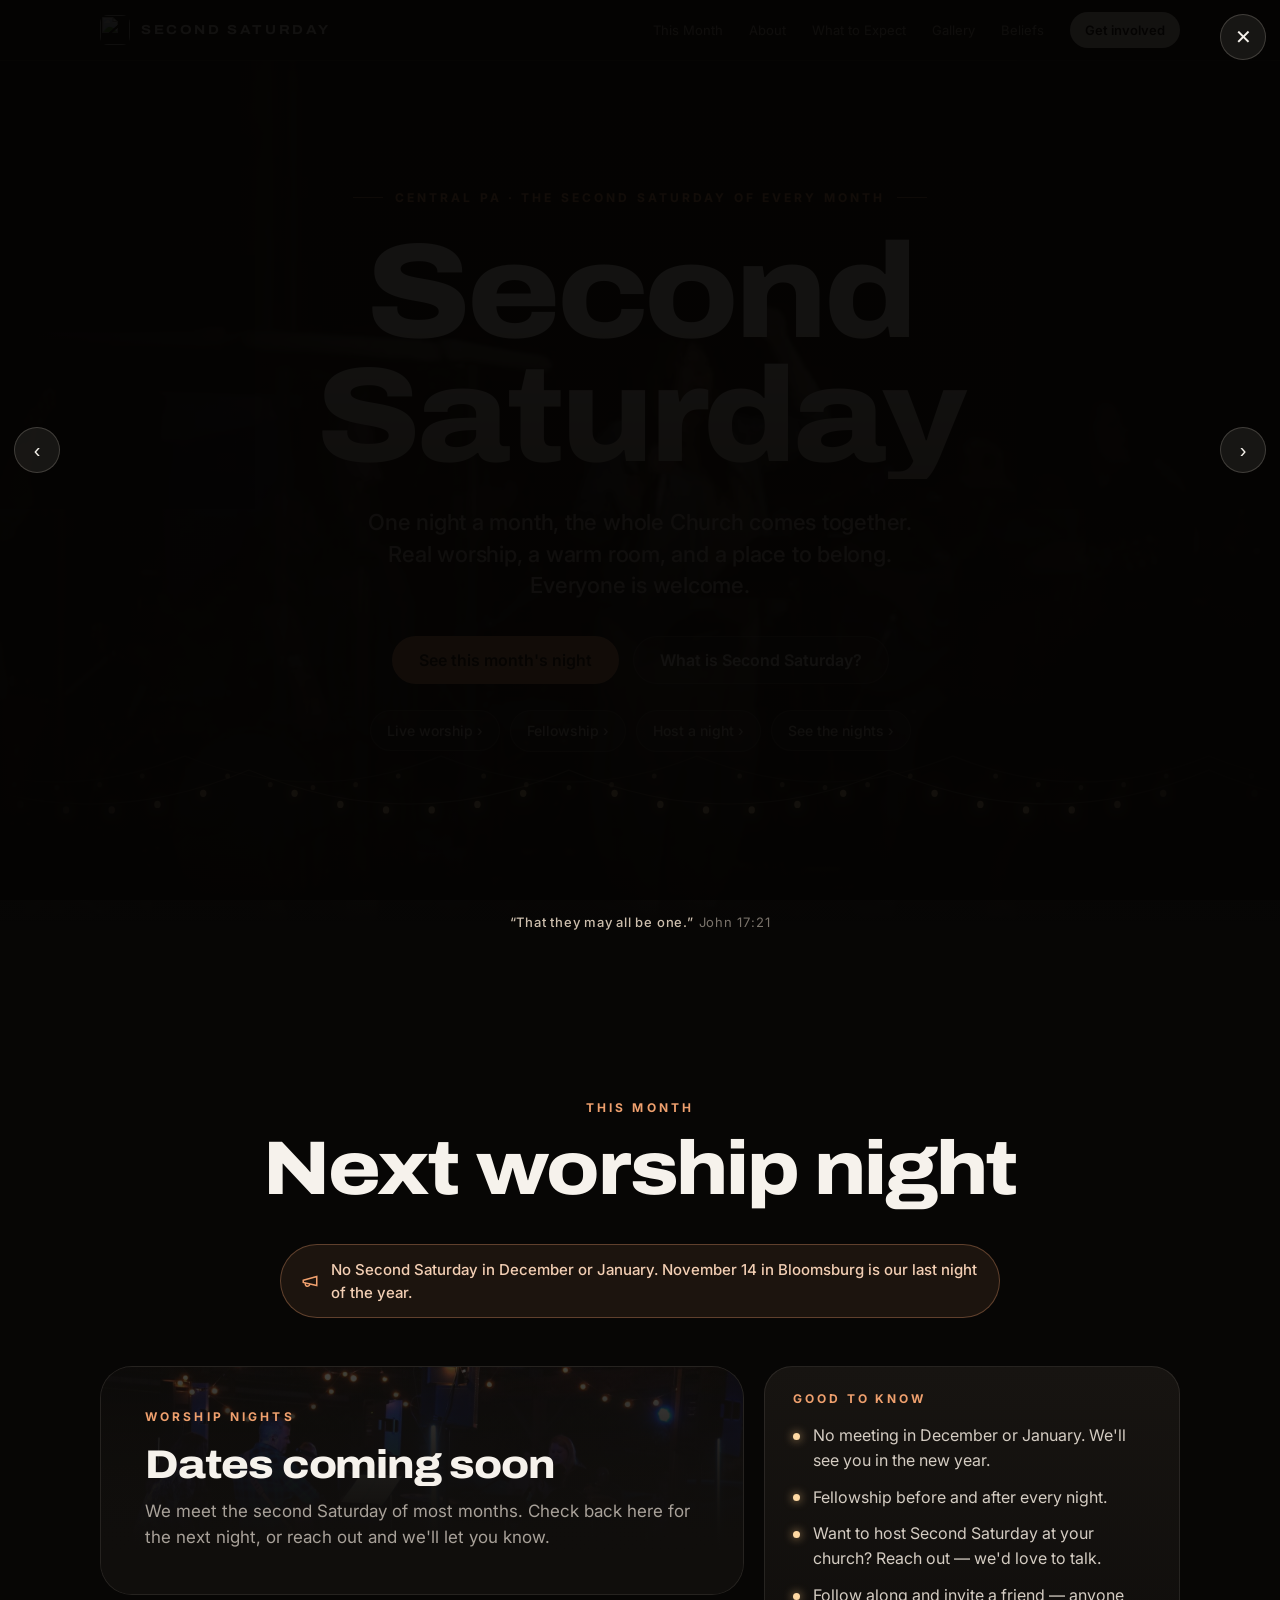
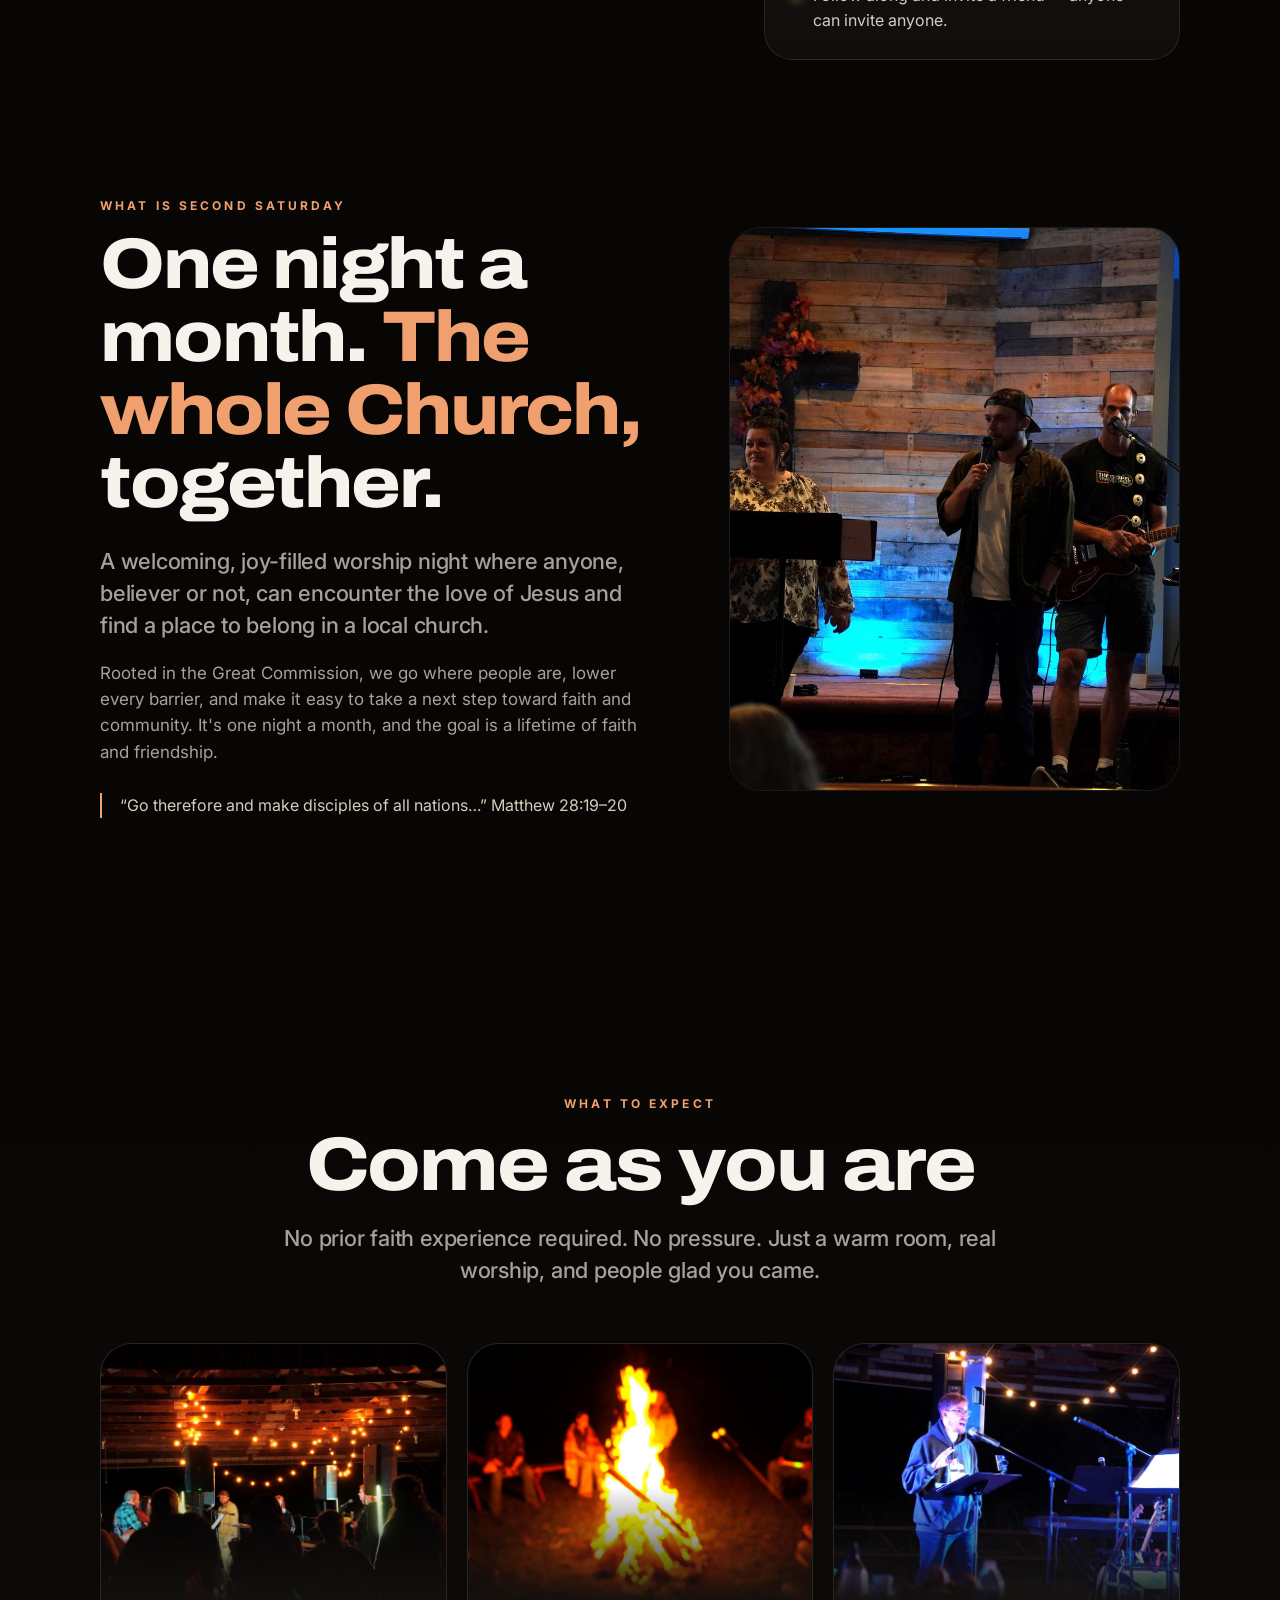
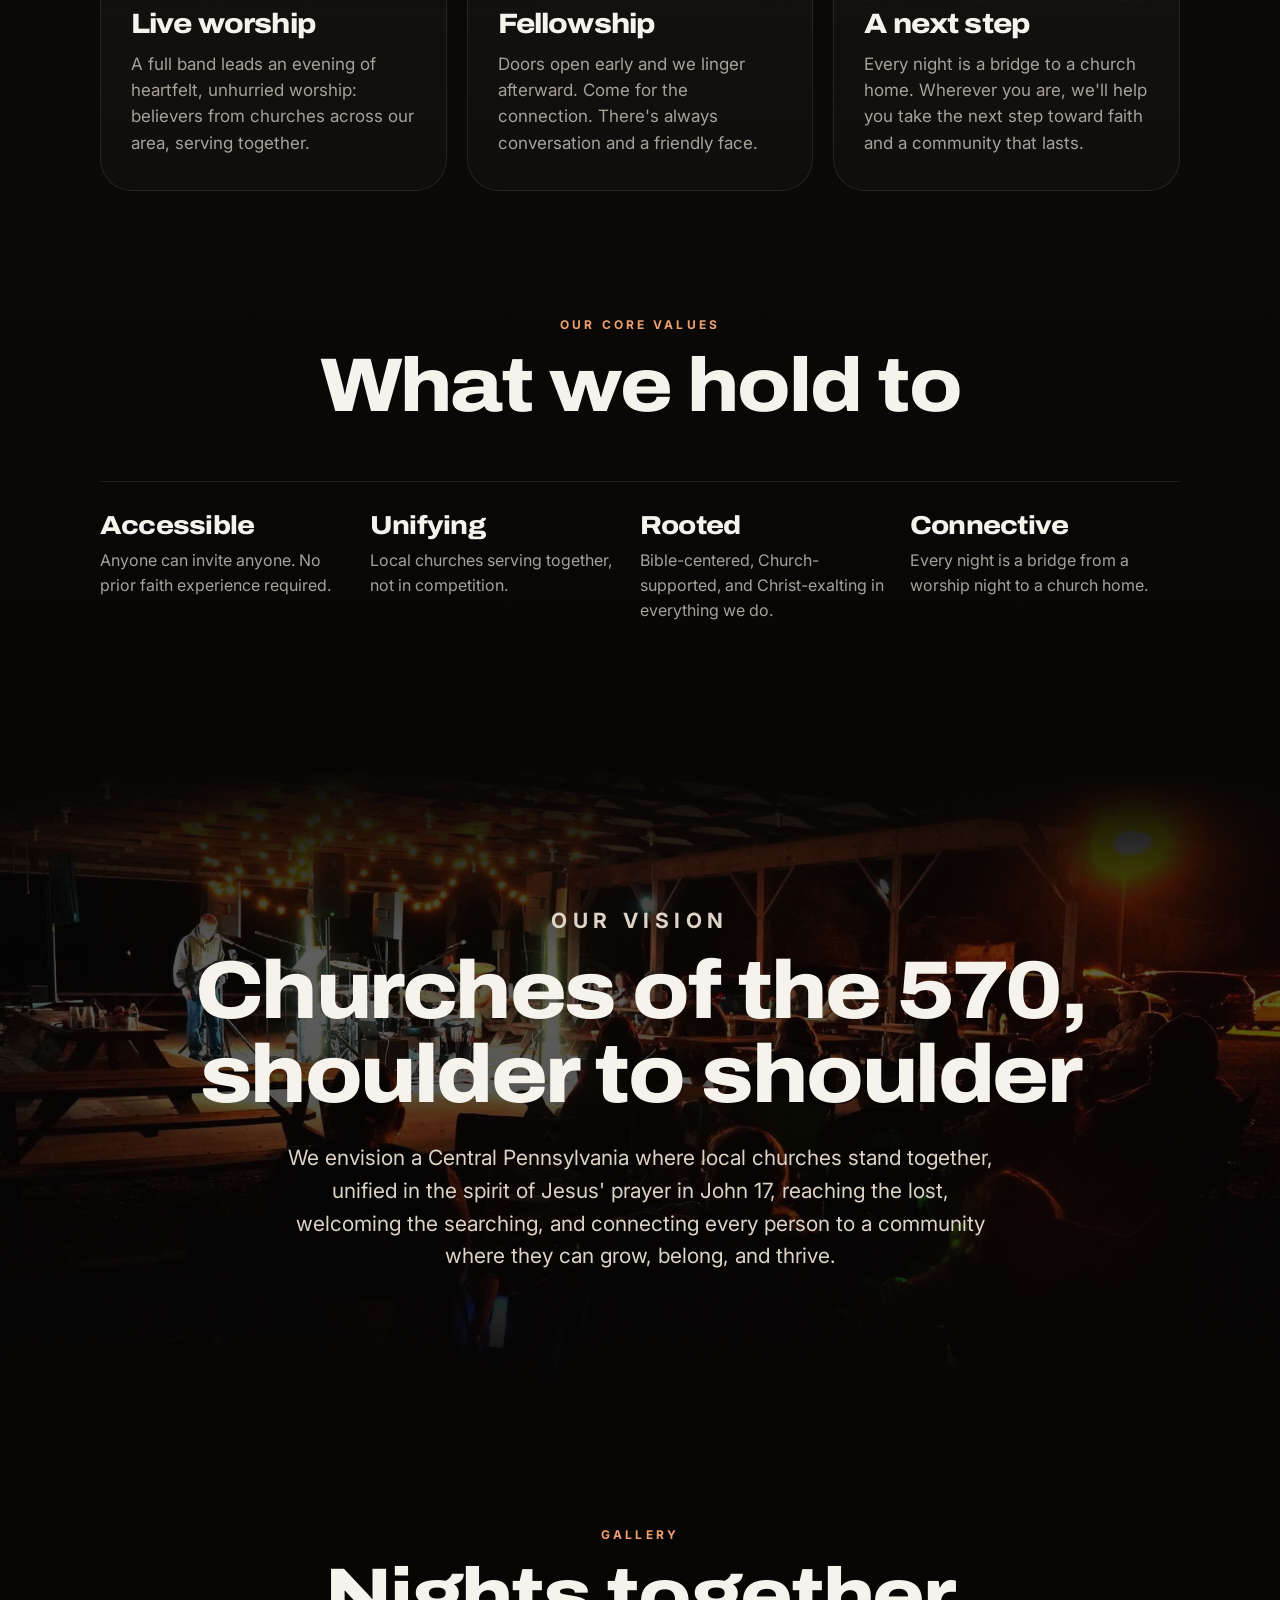
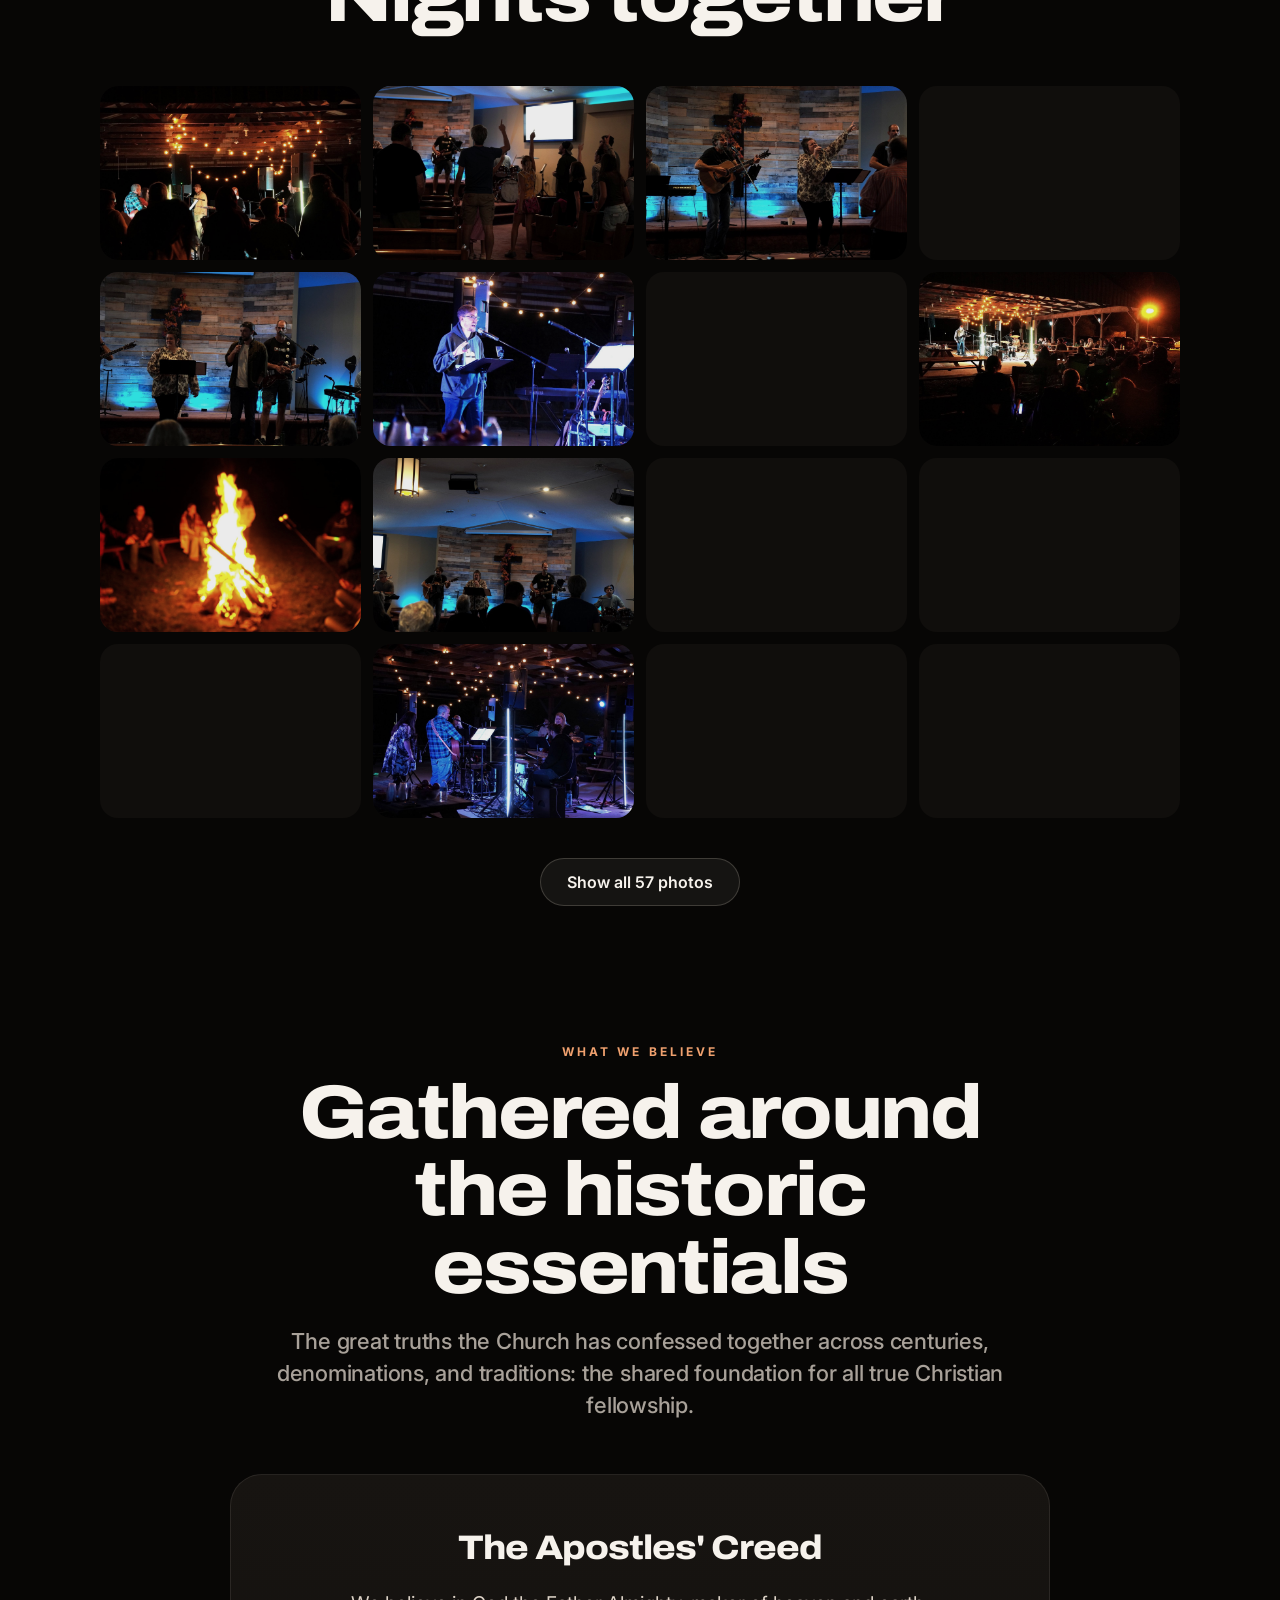
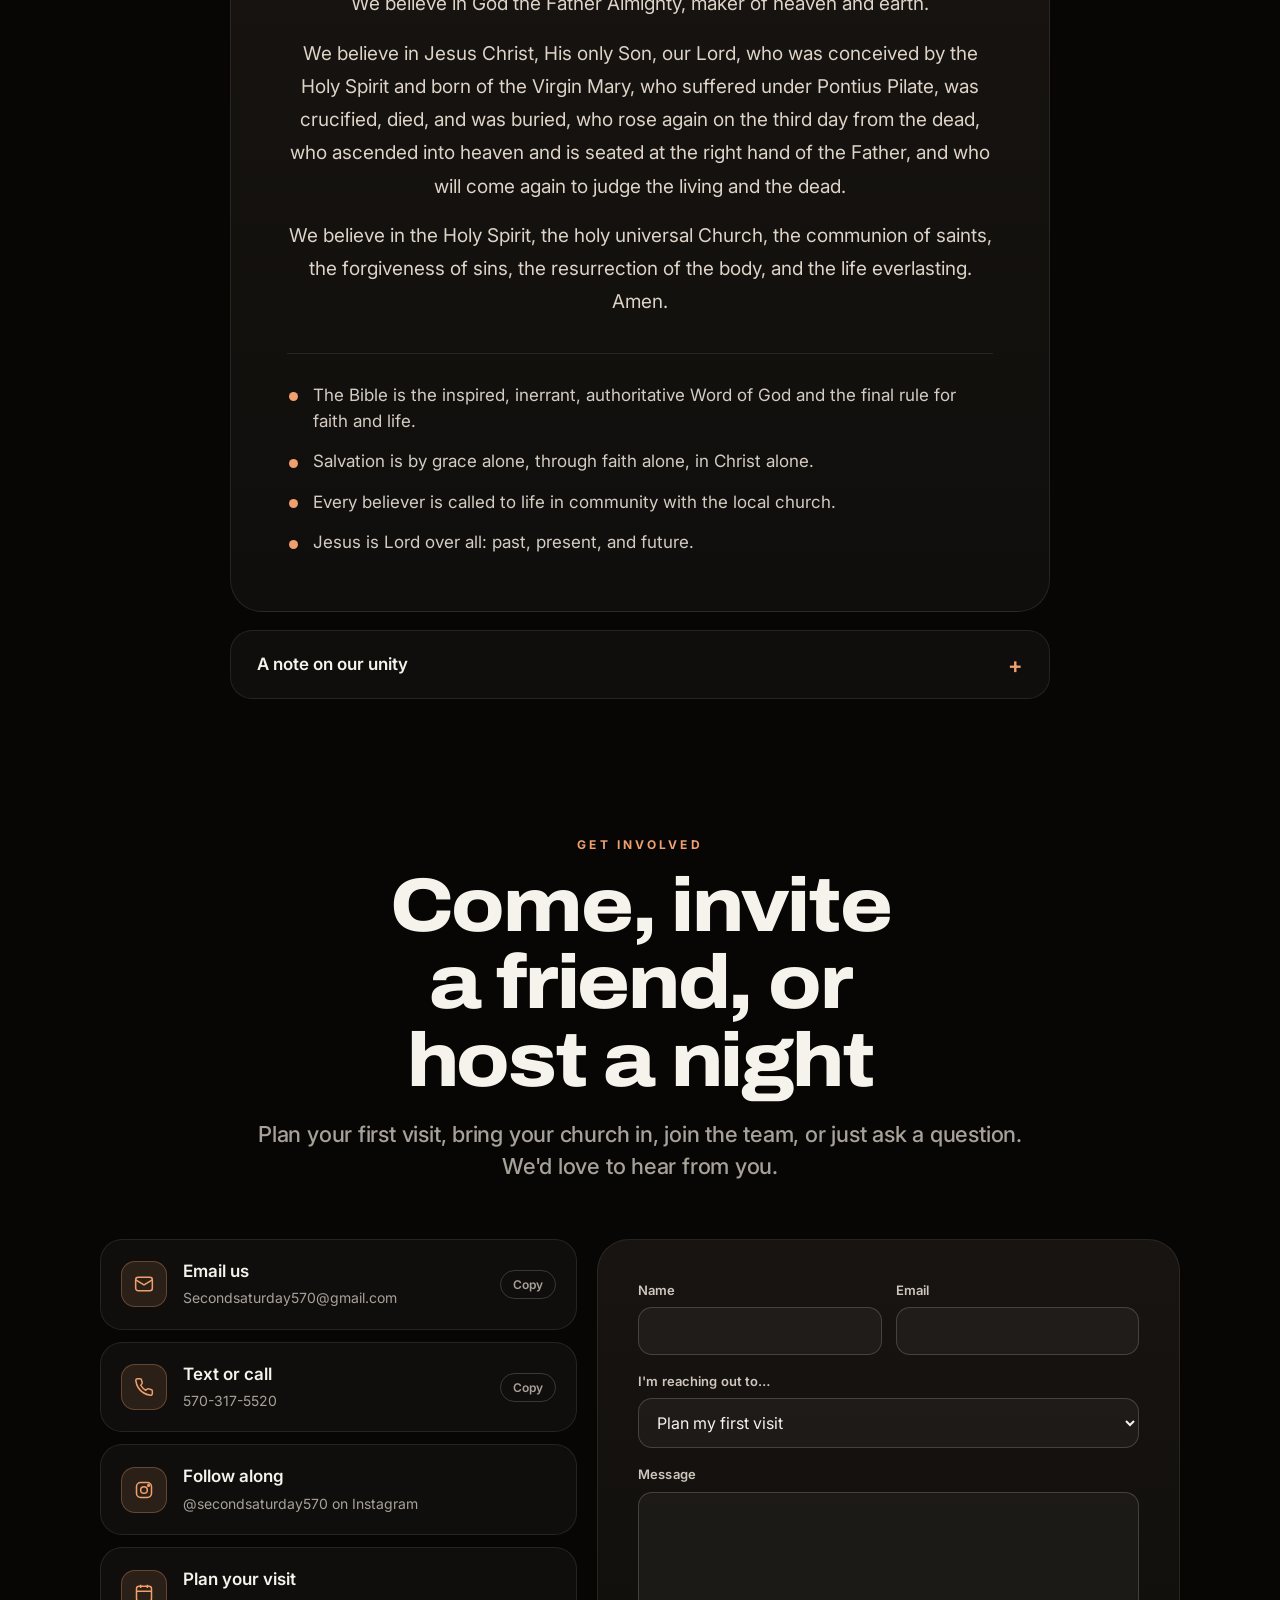
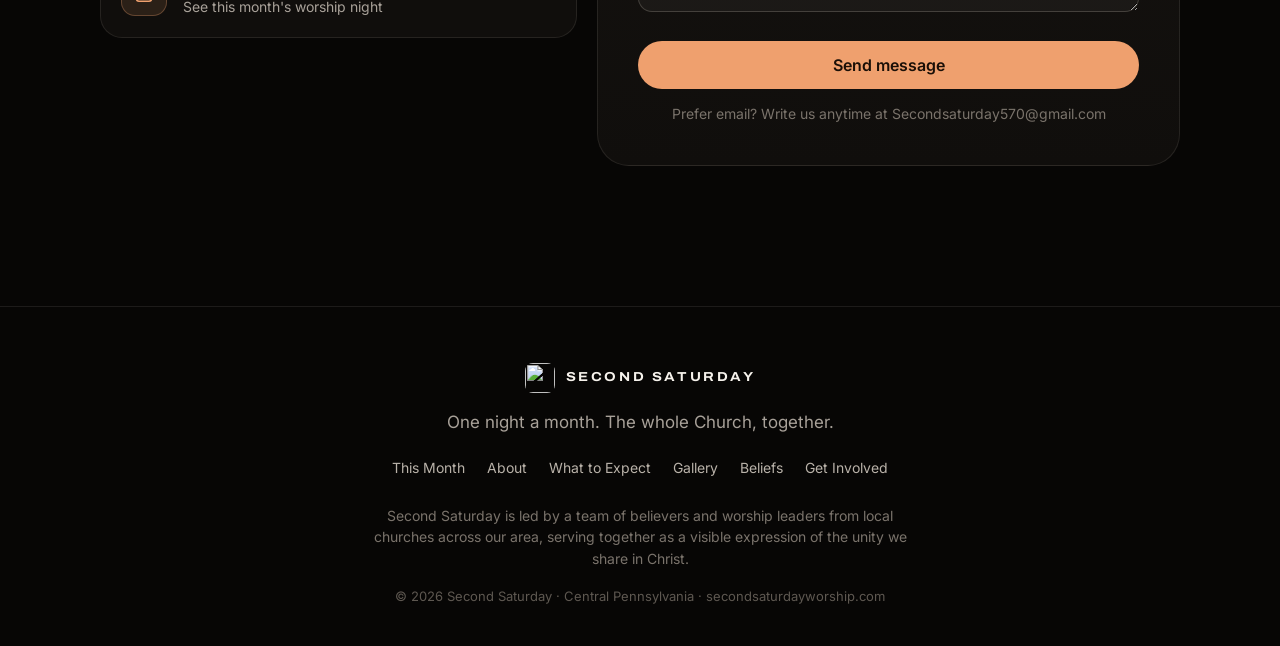
==== index.html @ d1dbbd35 "Redesign: dark cinematic layout with hero video, string-lights motif, lightbox gallery Same content " ====
<!doctype html>
<html lang="en">
<head>
<meta charset="utf-8">
<meta name="viewport" content="width=device-width, initial-scale=1, viewport-fit=cover">
<title>Second Saturday | Monthly Worship Night in Central PA</title>
<meta name="description" content="Second Saturday is a monthly worship night uniting local churches across Central Pennsylvania. One night a month, the whole Church together. Everyone is welcome.">
<meta name="theme-color" content="#070605">
<link rel="canonical" href="https://secondsaturdayworship.com/">
<link rel="icon" type="image/svg+xml" href="/favicon.svg">
<link rel="apple-touch-icon" href="/apple-touch-icon.png">
<meta property="og:type" content="website">
<meta property="og:site_name" content="Second Saturday">
<meta property="og:title" content="Second Saturday | Monthly Worship Night in Central PA">
<meta property="og:description" content="One night a month, the whole Church together. A worship night uniting churches across Central PA.">
<meta property="og:url" content="https://secondsaturdayworship.com/">
<meta property="og:image" content="https://secondsaturdayworship.com/img/og.jpg">
<meta name="twitter:card" content="summary_large_image">
<link rel="preconnect" href="https://fonts.googleapis.com">
<link rel="preconnect" href="https://fonts.gstatic.com" crossorigin>
<link href="https://fonts.googleapis.com/css2?family=Archivo:wdth,wght@62..125,500..900&family=Inter:wght@400;500;600;700&display=swap" rel="stylesheet">
<style>
/* Layout: one dark, cinematic column. Video hero under a string of lights,
   then full-width bands that alternate type-led statements and photo cards. */
:root{
  --bg:#070605;          /* warm black, the room after the house lights go down */
  --surface:#100e0c;
  --surface-2:#171411;
  --line:rgba(255,240,225,.09);
  --line-2:rgba(255,240,225,.18);
  --fg:#f6f2ec;
  --muted:#a8a199;
  --dim:#7a736b;
  --ember:#efa06e;       /* the flyer orange */
  --ember-deep:#d97f45;
  --bulb:#ffd9a3;        /* string-light glow */
  --display:'Archivo','Inter',system-ui,sans-serif;
  --body:'Inter',system-ui,-apple-system,sans-serif;
  --maxw:1120px;
  --gut:max(20px, env(safe-area-inset-left, 0px));
  --gut-r:max(20px, env(safe-area-inset-right, 0px));
  color-scheme:dark;
}
*{box-sizing:border-box}
html{scroll-behavior:smooth;background:var(--bg)}
body{margin:0;background:var(--bg);color:var(--fg);font-family:var(--body);font-size:17px;line-height:1.55;-webkit-font-smoothing:antialiased;overflow-x:hidden}
img,video{max-width:100%;display:block}
a{color:inherit;text-decoration:none}
h1,h2,h3{font-family:var(--display);font-stretch:112%;font-weight:800;letter-spacing:-.03em;line-height:1.02;margin:0;text-wrap:balance}
p{margin:0}
.wrap{max-width:var(--maxw);margin:0 auto;padding-left:var(--gut);padding-right:var(--gut-r)}
.eyebrow{font:700 12px/1 var(--body);letter-spacing:.26em;text-transform:uppercase;color:var(--ember)}
.lead{font-size:clamp(18px,1.9vw,22px);line-height:1.45;color:var(--muted);font-weight:500;letter-spacing:-.01em}
:focus-visible{outline:2px solid var(--ember);outline-offset:3px;border-radius:6px}
.skip{position:absolute;left:-999px;top:0}
.skip:focus{left:16px;top:16px;z-index:99;background:var(--fg);color:var(--bg);padding:10px 16px;border-radius:999px}

/* buttons */
.btn{display:inline-flex;align-items:center;justify-content:center;gap:8px;font:600 16px/1 var(--body);padding:15px 26px;border-radius:999px;border:1px solid transparent;cursor:pointer;transition:transform .2s ease,background .2s ease,border-color .2s ease}
.btn:hover{transform:translateY(-1px)}
.btn-solid{background:var(--fg);color:#0b0907}
.btn-ember{background:var(--ember);color:#1a0f07}
.btn-ember:hover{background:#f4b083}
.btn-glass{background:rgba(255,245,235,.06);border-color:var(--line-2);color:var(--fg)}
.btn-glass:hover{background:rgba(255,245,235,.12)}
.pill{display:inline-flex;align-items:center;gap:6px;background:rgba(255,245,235,.06);border:1px solid var(--line-2);backdrop-filter:blur(12px);-webkit-backdrop-filter:blur(12px);padding:9px 16px;border-radius:999px;font-size:14px;font-weight:500;color:#ddd6cd}
.pill:hover{background:rgba(255,245,235,.11)}

/* ---------- nav ---------- */
.nav{position:sticky;top:env(safe-area-inset-top,0px);z-index:40;background:rgba(7,6,5,.72);backdrop-filter:saturate(170%) blur(20px);-webkit-backdrop-filter:saturate(170%) blur(20px);border-bottom:1px solid var(--line)}
body::before{content:"";position:fixed;inset:0 0 auto;height:env(safe-area-inset-top,0px);z-index:41;background:var(--bg)}
.nav-in{max-width:var(--maxw);margin:0 auto;padding-left:var(--gut);padding-right:var(--gut-r);min-height:60px;display:flex;align-items:center;justify-content:space-between;gap:16px}
.brand{display:flex;align-items:center;gap:11px;font:700 13px/1 var(--display);font-stretch:112%;letter-spacing:.2em;text-transform:uppercase}
.brand svg{flex:0 0 auto}
.links{display:flex;align-items:center;gap:26px;font-size:13px;color:#b9b2a9}
.links a:hover{color:var(--fg)}
.links .cta{background:var(--fg);color:#0b0907;font-weight:600;padding:8px 15px;border-radius:999px}
.links .cta:hover{color:#0b0907;background:#fff}
.menu-btn{display:none;background:none;border:0;color:var(--fg);padding:8px;cursor:pointer}
@media (max-width:860px){
  .menu-btn{display:block}
  .links{position:absolute;left:0;right:0;top:100%;flex-direction:column;align-items:stretch;gap:0;background:rgba(7,6,5,.97);border-bottom:1px solid var(--line);padding:6px var(--gut-r) 18px var(--gut);font-size:17px}
  .links a{padding:13px 0;border-top:1px solid var(--line)}
  .links a:first-child{border-top:0}
  .links .cta{margin-top:12px;text-align:center;padding:14px}
  .links:not(.open){display:none}
}

/* ---------- hero ---------- */
.hero{position:relative;min-height:min(880px,100svh);display:flex;flex-direction:column;justify-content:center;text-align:center;overflow:hidden;isolation:isolate}
.hero-media{position:absolute;inset:-6% 0 0;z-index:-2}
.hero-media video,.hero-media img{position:absolute;inset:0;width:100%;height:100%;object-fit:cover;object-position:50% 40%;opacity:.78;-webkit-mask-image:linear-gradient(to bottom,#000 0%,#000 50%,transparent 96%);mask-image:linear-gradient(to bottom,#000 0%,#000 50%,transparent 96%)}
.hero-media .poster{display:none}
.hero-shade{position:absolute;inset:0;z-index:-1;background:radial-gradient(ellipse 75% 65% at 50% 42%,rgba(7,6,5,.15) 0%,rgba(7,6,5,.72) 100%),linear-gradient(90deg,rgba(7,6,5,.6),rgba(7,6,5,0) 30%,rgba(7,6,5,0) 70%,rgba(7,6,5,.6))}
.hero-in{padding:118px var(--gut-r) 210px var(--gut);max-width:960px;margin:0 auto;animation:rise 1.1s cubic-bezier(.22,.61,.36,1) both}
.hero .eyebrow{display:inline-flex;gap:12px;align-items:center}
.hero .eyebrow::before,.hero .eyebrow::after{content:"";width:30px;height:1px;background:var(--ember);opacity:.7}
.hero h1{margin-top:26px;font-size:clamp(50px,10.5vw,138px);line-height:.92;background:linear-gradient(180deg,#fff 35%,#cbbfb1 100%);-webkit-background-clip:text;background-clip:text;color:transparent}
.hero .lead{margin:28px auto 0;max-width:580px;color:#c9c1b7}
.hero-ctas{margin-top:34px;display:flex;flex-wrap:wrap;gap:14px;justify-content:center}
.hero-pills{margin-top:26px;display:flex;flex-wrap:wrap;gap:10px;justify-content:center}
.verse{position:absolute;left:0;right:0;bottom:30px;text-align:center;font-size:13px;letter-spacing:.06em;color:var(--dim);padding:0 var(--gut)}
.verse b{color:#cdbfae;font-weight:500}

/* string of lights: the hero's signature, drifts and twinkles */
.lights{position:absolute;left:0;right:0;bottom:64px;height:150px;pointer-events:none;-webkit-mask-image:linear-gradient(to right,transparent,#000 18%,#000 82%,transparent);mask-image:linear-gradient(to right,transparent,#000 18%,#000 82%,transparent)}
.lights svg{width:100%;height:100%;overflow:visible}
.strand{animation:sway 9s ease-in-out infinite alternate;transform-origin:50% 0}
.strand.b{animation-duration:12s;animation-delay:-5s;opacity:.55}
.bulb{fill:var(--bulb);filter:drop-shadow(0 0 6px rgba(255,200,130,.95)) drop-shadow(0 0 18px rgba(255,170,90,.55));animation:twinkle 3.2s ease-in-out infinite alternate}
.wire{fill:none;stroke:rgba(255,230,200,.28);stroke-width:1.2}

@keyframes rise{from{opacity:0;transform:translateY(22px)}to{opacity:1;transform:none}}
@keyframes sway{from{transform:translateX(-40px) rotate(-.4deg)}to{transform:translateX(40px) rotate(.4deg)}}
@keyframes twinkle{from{opacity:.55}to{opacity:1}}
@supports (animation-timeline: view()){.reveal{animation:rise linear both;animation-timeline:view();animation-range:entry 0% entry 40%}}

/* ---------- sections ---------- */
section{position:relative}
.band{padding-block:clamp(84px,11vw,140px)}
.head{text-align:center;max-width:780px;margin:0 auto}
.head h2{margin-top:16px;font-size:clamp(38px,6vw,76px)}
.head .lead{margin-top:20px}

/* this month */
.announce{margin:36px auto 0;max-width:720px;display:flex;gap:12px;align-items:center;justify-content:center;text-align:left;padding:13px 20px;border-radius:999px;background:rgba(239,160,110,.09);border:1px solid rgba(239,160,110,.32);color:#f3cfb4;font-weight:500;font-size:15px}
.announce svg{flex:0 0 auto;color:var(--ember)}
.month-grid{margin-top:48px;display:grid;grid-template-columns:1.55fr 1fr;gap:20px;align-items:start}
@media (max-width:900px){.month-grid{grid-template-columns:1fr}}
.next{border-radius:32px;overflow:hidden;position:relative;background:var(--surface);border:1px solid var(--line);isolation:isolate;min-width:0}
.next-bg{position:absolute;inset:0;z-index:-1}
.next-bg img{width:100%;height:100%;object-fit:cover;opacity:.34;-webkit-mask-image:linear-gradient(to bottom,#000 10%,transparent 85%);mask-image:linear-gradient(to bottom,#000 10%,transparent 85%)}
.next-bg::after{content:"";position:absolute;inset:0;background:linear-gradient(180deg,rgba(16,14,12,.35),var(--surface) 82%)}
.next-in{padding:clamp(26px,4vw,44px)}
.next-top{display:flex;justify-content:space-between;align-items:center;gap:12px;flex-wrap:wrap}
.next-date{margin-top:clamp(36px,6vw,70px);display:flex;align-items:flex-end;gap:18px;flex-wrap:wrap}
.next-date .day{font:900 clamp(96px,15vw,168px)/.78 var(--display);font-stretch:125%;letter-spacing:-.05em;color:var(--fg)}
.next-date .md{padding-bottom:6px;font:700 15px/1.35 var(--body);letter-spacing:.18em;text-transform:uppercase;color:var(--ember)}
.next-date .md span{display:block;color:var(--muted);letter-spacing:.12em}
.next h3{margin-top:28px;font-size:clamp(28px,3.4vw,40px)}
.meta{margin-top:16px;display:flex;flex-direction:column;gap:9px;color:#d4ccc2;font-size:16px}
.meta div{display:flex;gap:10px;align-items:flex-start}
.meta svg{flex:0 0 auto;margin-top:3px;color:var(--ember)}
.theme{margin-top:20px;font-size:18px;color:var(--bulb);font-weight:500}
.details{margin-top:10px;color:var(--muted)}
.next-actions{margin-top:28px;display:flex;flex-wrap:wrap;gap:10px}
.next-actions .btn{padding:12px 20px;font-size:15px}
.side{display:flex;flex-direction:column;gap:20px;min-width:0}
.panel{border-radius:28px;background:linear-gradient(180deg,var(--surface-2),var(--surface));border:1px solid var(--line);padding:26px 28px}
.panel h3{font:700 12px/1 var(--body);letter-spacing:.24em;text-transform:uppercase;color:var(--ember);margin-bottom:18px}
.panel ul{list-style:none;margin:0;padding:0;display:grid;gap:12px}
.panel li{position:relative;padding-left:20px;color:#d4ccc2;font-size:16px}
.panel li::before{content:"";position:absolute;left:0;top:.6em;width:7px;height:7px;border-radius:50%;background:var(--bulb);box-shadow:0 0 10px rgba(255,200,130,.8)}
.up{display:flex;gap:14px;align-items:center;padding:12px 0;border-top:1px solid var(--line)}
.up:first-child{border-top:0;padding-top:0}
.up-cal{flex:0 0 56px;text-align:center;border-radius:14px;border:1px solid var(--line-2);padding:7px 0}
.up-cal .m{font:700 11px/1 var(--body);letter-spacing:.14em;text-transform:uppercase;color:var(--ember)}
.up-cal .n{font:800 24px/1.1 var(--display);font-stretch:112%}
.up b{display:block;font-weight:600}
.up small{color:var(--muted);font-size:14px}
.linkbtn{background:none;border:0;padding:4px 0 0;color:var(--ember);font:600 13px var(--body);cursor:pointer}

/* about statement */
.statement{display:grid;grid-template-columns:1.1fr .9fr;gap:clamp(36px,6vw,80px);align-items:center}
@media (max-width:860px){.statement{grid-template-columns:1fr}}
.statement h2{font-size:clamp(40px,5.6vw,72px)}
.statement h2 em{font-style:normal;color:var(--ember)}
.statement .lead{margin-top:26px}
.statement p.body{margin-top:18px;color:var(--muted)}
.scripture{margin-top:28px;padding-left:18px;border-left:2px solid var(--ember);color:#d9cbbb;font-size:16px}
.photo-frame{border-radius:32px;overflow:hidden;border:1px solid var(--line);aspect-ratio:4/5;min-width:0}
.photo-frame img{width:100%;height:100%;object-fit:cover}

/* expect cards */
.cards{margin-top:56px;display:grid;grid-template-columns:repeat(3,1fr);gap:20px}
@media (max-width:900px){.cards{grid-template-columns:1fr}}
.card{border-radius:32px;overflow:hidden;background:linear-gradient(180deg,var(--surface-2),var(--surface));border:1px solid var(--line);display:flex;flex-direction:column;min-width:0}
.card-img{position:relative;height:260px;overflow:hidden}
.card-img img{width:100%;height:100%;object-fit:cover;transition:transform .8s ease;-webkit-mask-image:linear-gradient(to bottom,#000 55%,transparent 100%);mask-image:linear-gradient(to bottom,#000 55%,transparent 100%)}
.card:hover .card-img img{transform:scale(1.05)}
.card-body{padding:6px 30px 34px}
.card h3{font-size:28px}
.card p{margin-top:12px;color:var(--muted)}

/* values */
.values{margin-top:56px;display:grid;grid-template-columns:repeat(4,1fr);border-top:1px solid var(--line)}
@media (max-width:900px){.values{grid-template-columns:repeat(2,1fr)}}
@media (max-width:520px){.values{grid-template-columns:1fr}}
.value{padding:30px 26px 6px 0}
.value h3{font-size:26px}
.value p{margin-top:10px;color:var(--muted);font-size:16px}

/* vision band */
.vision{min-height:620px;display:flex;align-items:center;text-align:center;overflow:hidden;isolation:isolate}
.vision-bg{position:absolute;inset:0;z-index:-1}
.vision-bg img{width:100%;height:100%;object-fit:cover;opacity:.55}
.vision-bg::after{content:"";position:absolute;inset:0;background:linear-gradient(180deg,var(--bg) 0%,rgba(7,6,5,.35) 30%,rgba(7,6,5,.45) 70%,var(--bg) 100%)}
.vision h2{margin-top:18px;font-size:clamp(40px,6.4vw,84px)}
.vision p{margin:26px auto 0;max-width:720px;font-size:clamp(18px,1.9vw,21px);color:#ddd3c7}

/* gallery */
.masonry{margin-top:52px;columns:4 220px;column-gap:12px}
.masonry a{display:block;margin:0 0 12px;break-inside:avoid;border-radius:18px;overflow:hidden;background:var(--surface);cursor:zoom-in}
.masonry img{width:100%;height:auto;transition:transform .7s ease,filter .5s ease;filter:saturate(.75) brightness(.92)}
.masonry a:hover img{transform:scale(1.04);filter:none}
.more-row{margin-top:28px;text-align:center}
.masonry.collapsed a:nth-child(n+17){display:none}

/* lightbox */
.lb{position:fixed;inset:0;z-index:60;background:rgba(5,4,3,.94);display:flex;align-items:center;justify-content:center;padding:calc(56px + env(safe-area-inset-top,0px)) var(--gut-r) calc(56px + env(safe-area-inset-bottom,0px)) var(--gut)}
.lb img{max-height:100%;max-width:100%;border-radius:12px;object-fit:contain}
.lb button{position:absolute;background:rgba(255,245,235,.08);border:1px solid var(--line-2);color:var(--fg);width:46px;height:46px;border-radius:50%;cursor:pointer;font-size:20px;line-height:1}
.lb .x{top:calc(14px + env(safe-area-inset-top,0px));right:calc(14px + env(safe-area-inset-right,0px))}
.lb .p{left:calc(14px + env(safe-area-inset-left,0px));top:50%;transform:translateY(-50%)}
.lb .n{right:calc(14px + env(safe-area-inset-right,0px));top:50%;transform:translateY(-50%)}
.lb .cap{position:absolute;bottom:calc(16px + env(safe-area-inset-bottom,0px));left:0;right:0;text-align:center;color:var(--muted);font-size:14px;padding:0 var(--gut)}

/* beliefs */
.creed{margin:52px auto 0;max-width:820px;border-radius:32px;background:linear-gradient(180deg,var(--surface-2),var(--surface));border:1px solid var(--line);padding:clamp(28px,5vw,56px)}
.creed h3{font-size:clamp(26px,3vw,34px);text-align:center}
.creed .text{margin-top:22px;font-size:clamp(17px,1.7vw,19px);line-height:1.75;color:#ddd3c7;text-align:center}
.creed .text p+p{margin-top:16px}
.affirm{list-style:none;margin:34px 0 0;padding:28px 0 0;border-top:1px solid var(--line);display:grid;gap:14px}
.affirm li{position:relative;padding-left:26px;color:#d4ccc2}
.affirm li::before{content:"";position:absolute;left:2px;top:.62em;width:9px;height:9px;border-radius:50%;background:var(--ember)}
details.unity{margin:18px auto 0;max-width:820px;border-radius:22px;border:1px solid var(--line);background:var(--surface)}
details.unity summary{cursor:pointer;list-style:none;padding:20px 26px;font-weight:600;display:flex;justify-content:space-between;align-items:center}
details.unity summary::-webkit-details-marker{display:none}
details.unity summary::after{content:"+";color:var(--ember);font-size:22px;line-height:1}
details.unity[open] summary::after{content:"–"}
details.unity p{padding:0 26px 24px;color:var(--muted)}

/* contact */
.contact-grid{margin-top:56px;display:grid;grid-template-columns:.9fr 1.1fr;gap:20px;align-items:start}
@media (max-width:900px){.contact-grid{grid-template-columns:1fr}}
.tiles{display:grid;gap:12px;min-width:0}
.tile{display:flex;gap:16px;align-items:center;border-radius:22px;border:1px solid var(--line);background:var(--surface);padding:18px 20px}
.tile:hover{border-color:var(--line-2);background:var(--surface-2)}
.tile .ico{flex:0 0 46px;height:46px;border-radius:14px;background:rgba(239,160,110,.12);border:1px solid rgba(239,160,110,.3);color:var(--ember);display:flex;align-items:center;justify-content:center}
.tile b{display:block;font-weight:600}
.tile small{color:var(--muted);font-size:14px;word-break:break-word}
.copybtn{margin-left:auto;flex:0 0 auto;background:none;border:1px solid var(--line-2);color:var(--muted);border-radius:999px;padding:6px 12px;font:600 12px var(--body);cursor:pointer}
form{border-radius:32px;border:1px solid var(--line);background:linear-gradient(180deg,var(--surface-2),var(--surface));padding:clamp(24px,4vw,40px);min-width:0}
.row{display:grid;grid-template-columns:1fr 1fr;gap:14px}
@media (max-width:560px){.row{grid-template-columns:1fr}}
label{display:block;font-size:13px;font-weight:600;color:#cfc7bd;margin:16px 0 7px;letter-spacing:.01em}
.row label{margin-top:0}
input,select,textarea{width:100%;font:16px var(--body);color:var(--fg);background:rgba(255,245,235,.04);border:1px solid var(--line-2);border-radius:14px;padding:13px 14px}
textarea{resize:vertical;min-height:120px}
input:focus,select:focus,textarea:focus{outline:none;border-color:var(--ember);box-shadow:0 0 0 3px rgba(239,160,110,.18)}
select option{background:#151210}
form .btn{margin-top:22px;width:100%}
.form-note{margin-top:14px;text-align:center;color:var(--dim);font-size:14px}
#formMsg{margin-top:14px;padding:13px 16px;border-radius:14px;font-size:15px}
#formMsg.ok{background:rgba(110,190,140,.12);border:1px solid rgba(110,190,140,.35);color:#bfe6cc}
#formMsg.err{background:rgba(239,110,90,.1);border:1px solid rgba(239,110,90,.35);color:#f4c3b8}

/* footer */
footer{border-top:1px solid var(--line);padding-block:56px calc(40px + env(safe-area-inset-bottom,0px));text-align:center}
footer .brand{justify-content:center}
footer .tag{margin-top:16px;color:var(--muted)}
footer .flinks{margin-top:22px;display:flex;flex-wrap:wrap;gap:8px 22px;justify-content:center;font-size:14px;color:#b9b2a9}
footer .flinks a:hover{color:var(--fg)}
footer .team{margin:26px auto 0;max-width:560px;font-size:14px;color:var(--dim)}
footer .copy{margin-top:16px;font-size:13px;color:#5e5851}

@media (max-width:640px){
  body{font-size:16px}
  .hero-in{padding-top:84px;padding-bottom:190px}
  .lights{bottom:56px;height:110px}
  .card-img{height:220px}
  .vision{min-height:520px}
}
@media (prefers-reduced-motion: reduce){
  *,*::before,*::after{animation:none!important;transition:none!important}
  html{scroll-behavior:auto}
  .hero-media video{display:none}
  .hero-media .poster{display:block}
}
</style>
</head>
<body>
<a class="skip" href="#main">Skip to content</a>

<header class="nav">
  <div class="nav-in">
    <a class="brand" href="#top" aria-label="Second Saturday home">
      <img src="/favicon.svg" width="30" height="30" alt="" style="border-radius:8px">
      <span>Second Saturday</span>
    </a>
    <button class="menu-btn" id="menuBtn" aria-label="Open menu" aria-expanded="false" aria-controls="navLinks">
      <svg width="24" height="24" viewBox="0 0 24 24" fill="none" stroke="currentColor" stroke-width="1.8" stroke-linecap="round"><path d="M4 7h16M4 12h16M4 17h16"/></svg>
    </button>
    <nav class="links" id="navLinks" aria-label="Main">
      <a href="#month">This Month</a>
      <a href="#about">About</a>
      <a href="#expect">What to Expect</a>
      <a href="#gallery">Gallery</a>
      <a href="#believe">Beliefs</a>
      <a href="#contact" class="cta">Get involved</a>
    </nav>
  </div>
</header>

<main id="main">
<span id="top"></span>

<section class="hero" aria-label="Welcome">
  <div class="hero-media" aria-hidden="true">
    <video autoplay muted loop playsinline preload="metadata" poster="/img/hero-poster.jpg" src="/video/hero-worship.mp4"></video>
    <img class="poster" src="/img/hero-poster.jpg" alt="">
  </div>
  <div class="hero-shade" aria-hidden="true"></div>
  <div class="hero-in">
    <p class="eyebrow">Central PA · The second Saturday of every month</p>
    <h1>Second Saturday</h1>
    <p class="lead">One night a month, the whole Church comes together. Real worship, a warm room, and a place to belong. Everyone is welcome.</p>
    <div class="hero-ctas">
      <a class="btn btn-ember" href="#month">See this month's night</a>
      <a class="btn btn-glass" href="#about">What is Second Saturday?</a>
    </div>
    <div class="hero-pills">
      <a class="pill" href="#expect">Live worship ›</a>
      <a class="pill" href="#expect">Fellowship ›</a>
      <a class="pill" href="#contact">Host a night ›</a>
      <a class="pill" href="#gallery">See the nights ›</a>
    </div>
  </div>
  <div class="lights" aria-hidden="true"><svg viewBox="0 0 1440 150" preserveAspectRatio="none" aria-hidden="true"><g class="strand a"><path class="wire" d="M-80,22 Q100.0,90.0 280.0,22 Q460.0,90.0 640.0,22 Q820.0,90.0 1000.0,22 Q1180.0,90.0 1360.0,22 Q1540.0,90.0 1720.0,22"/><circle class="bulb" cx="-28.6" cy="45.3" r="3.6" style="animation-delay:-0.24s"/><circle class="bulb" cx="22.9" cy="56.4" r="3.6" style="animation-delay:-0.05s"/><circle class="bulb" cx="74.3" cy="61.9" r="3.6" style="animation-delay:-0.16s"/><circle class="bulb" cx="125.7" cy="61.9" r="3.6" style="animation-delay:-3.18s"/><circle class="bulb" cx="177.1" cy="56.4" r="3.6" style="animation-delay:-0.84s"/><circle class="bulb" cx="228.6" cy="45.3" r="3.6" style="animation-delay:-1.75s"/><circle class="bulb" cx="331.4" cy="45.3" r="3.6" style="animation-delay:-0.74s"/><circle class="bulb" cx="382.9" cy="56.4" r="3.6" style="animation-delay:-1.19s"/><circle class="bulb" cx="434.3" cy="61.9" r="3.6" style="animation-delay:-2.79s"/><circle class="bulb" cx="485.7" cy="61.9" r="3.6" style="animation-delay:-1.27s"/><circle class="bulb" cx="537.1" cy="56.4" r="3.6" style="animation-delay:-0.23s"/><circle class="bulb" cx="588.6" cy="45.3" r="3.6" style="animation-delay:-1.05s"/><circle class="bulb" cx="691.4" cy="45.3" r="3.6" style="animation-delay:-2.20s"/><circle class="bulb" cx="742.9" cy="56.4" r="3.6" style="animation-delay:-2.28s"/><circle class="bulb" cx="794.3" cy="61.9" r="3.6" style="animation-delay:-2.45s"/><circle class="bulb" cx="845.7" cy="61.9" r="3.6" style="animation-delay:-1.43s"/><circle class="bulb" cx="897.1" cy="56.4" r="3.6" style="animation-delay:-3.04s"/><circle class="bulb" cx="948.6" cy="45.3" r="3.6" style="animation-delay:-2.21s"/><circle class="bulb" cx="1051.4" cy="45.3" r="3.6" style="animation-delay:-1.70s"/><circle class="bulb" cx="1102.9" cy="56.4" r="3.6" style="animation-delay:-1.36s"/><circle class="bulb" cx="1154.3" cy="61.9" r="3.6" style="animation-delay:-1.88s"/><circle class="bulb" cx="1205.7" cy="61.9" r="3.6" style="animation-delay:-0.61s"/><circle class="bulb" cx="1257.1" cy="56.4" r="3.6" style="animation-delay:-2.30s"/><circle class="bulb" cx="1308.6" cy="45.3" r="3.6" style="animation-delay:-0.04s"/><circle class="bulb" cx="1411.4" cy="45.3" r="3.6" style="animation-delay:-1.38s"/><circle class="bulb" cx="1462.9" cy="56.4" r="3.6" style="animation-delay:-2.99s"/><circle class="bulb" cx="1514.3" cy="61.9" r="3.6" style="animation-delay:-3.14s"/><circle class="bulb" cx="1565.7" cy="61.9" r="3.6" style="animation-delay:-0.55s"/><circle class="bulb" cx="1617.1" cy="56.4" r="3.6" style="animation-delay:-1.39s"/><circle class="bulb" cx="1668.6" cy="45.3" r="3.6" style="animation-delay:-2.82s"/></g><g class="strand b"><path class="wire" d="M-80,8 Q64.0,60.0 208.0,8 Q352.0,60.0 496.0,8 Q640.0,60.0 784.0,8 Q928.0,60.0 1072.0,8 Q1216.0,60.0 1360.0,8 Q1504.0,60.0 1648.0,8"/><circle class="bulb" cx="-32.0" cy="28.0" r="2.6" style="animation-delay:-2.49s"/><circle class="bulb" cx="16.0" cy="36.7" r="2.6" style="animation-delay:-2.95s"/><circle class="bulb" cx="64.0" cy="39.6" r="2.6" style="animation-delay:-1.78s"/><circle class="bulb" cx="112.0" cy="36.7" r="2.6" style="animation-delay:-2.72s"/><circle class="bulb" cx="160.0" cy="28.0" r="2.6" style="animation-delay:-1.06s"/><circle class="bulb" cx="256.0" cy="28.0" r="2.6" style="animation-delay:-0.73s"/><circle class="bulb" cx="304.0" cy="36.7" r="2.6" style="animation-delay:-1.55s"/><circle class="bulb" cx="352.0" cy="39.6" r="2.6" style="animation-delay:-0.10s"/><circle class="bulb" cx="400.0" cy="36.7" r="2.6" style="animation-delay:-1.38s"/><circle class="bulb" cx="448.0" cy="28.0" r="2.6" style="animation-delay:-2.93s"/><circle class="bulb" cx="544.0" cy="28.0" r="2.6" style="animation-delay:-0.10s"/><circle class="bulb" cx="592.0" cy="36.7" r="2.6" style="animation-delay:-1.73s"/><circle class="bulb" cx="640.0" cy="39.6" r="2.6" style="animation-delay:-1.94s"/><circle class="bulb" cx="688.0" cy="36.7" r="2.6" style="animation-delay:-2.66s"/><circle class="bulb" cx="736.0" cy="28.0" r="2.6" style="animation-delay:-2.23s"/><circle class="bulb" cx="832.0" cy="28.0" r="2.6" style="animation-delay:-0.32s"/><circle class="bulb" cx="880.0" cy="36.7" r="2.6" style="animation-delay:-0.02s"/><circle class="bulb" cx="928.0" cy="39.6" r="2.6" style="animation-delay:-2.05s"/><circle class="bulb" cx="976.0" cy="36.7" r="2.6" style="animation-delay:-0.73s"/><circle class="bulb" cx="1024.0" cy="28.0" r="2.6" style="animation-delay:-1.10s"/><circle class="bulb" cx="1120.0" cy="28.0" r="2.6" style="animation-delay:-3.18s"/><circle class="bulb" cx="1168.0" cy="36.7" r="2.6" style="animation-delay:-2.63s"/><circle class="bulb" cx="1216.0" cy="39.6" r="2.6" style="animation-delay:-1.01s"/><circle class="bulb" cx="1264.0" cy="36.7" r="2.6" style="animation-delay:-2.06s"/><circle class="bulb" cx="1312.0" cy="28.0" r="2.6" style="animation-delay:-0.71s"/><circle class="bulb" cx="1408.0" cy="28.0" r="2.6" style="animation-delay:-0.45s"/><circle class="bulb" cx="1456.0" cy="36.7" r="2.6" style="animation-delay:-1.17s"/><circle class="bulb" cx="1504.0" cy="39.6" r="2.6" style="animation-delay:-3.03s"/><circle class="bulb" cx="1552.0" cy="36.7" r="2.6" style="animation-delay:-0.13s"/><circle class="bulb" cx="1600.0" cy="28.0" r="2.6" style="animation-delay:-1.17s"/></g></svg></div>
  <p class="verse"><b>“That they may all be one.”</b> John 17:21</p>
</section>

<section class="band" id="month">
  <div class="wrap">
    <div class="head reveal">
      <p class="eyebrow">This Month</p>
      <h2>Next worship night</h2>
    </div>
    <div class="announce" id="announce" hidden>
      <svg width="18" height="18" viewBox="0 0 24 24" fill="none" stroke="currentColor" stroke-width="2" stroke-linecap="round"><path d="M3 11l18-5v12L3 14v-3z"/><path d="M11.6 16.8a3 3 0 1 1-5.8-1.6"/></svg>
      <span id="announceText"></span>
    </div>
    <div class="month-grid">
      <article class="next" id="featureCard" aria-live="polite">
        <div class="next-bg" aria-hidden="true"><img src="/img/string-lights-band.jpg" alt=""></div>
        <div class="next-in"><p class="eyebrow">Loading this month's night…</p></div>
      </article>
      <div class="side">
        <div class="panel" id="upcomingBox" hidden>
          <h3>Coming up</h3>
          <div id="upcomingList"></div>
        </div>
        <div class="panel" id="boardBox" hidden>
          <h3>Good to know</h3>
          <ul id="boardList"></ul>
        </div>
      </div>
    </div>
  </div>
</section>

<section class="band" id="about" style="padding-top:0">
  <div class="wrap statement">
    <div class="reveal">
      <p class="eyebrow">What is Second Saturday</p>
      <h2 style="margin-top:16px">One night a month. <em>The whole Church,</em> together.</h2>
      <p class="lead">A welcoming, joy-filled worship night where anyone, believer or not, can encounter the love of Jesus and find a place to belong in a local church.</p>
      <p class="body">Rooted in the Great Commission, we go where people are, lower every barrier, and make it easy to take a next step toward faith and community. It's one night a month, and the goal is a lifetime of faith and friendship.</p>
      <p class="scripture">“Go therefore and make disciples of all nations…” Matthew 28:19–20</p>
    </div>
    <div class="photo-frame reveal"><img src="/img/band-stage-cross.jpg" alt="Vocalists and the band leading worship beneath the cross" loading="lazy"></div>
  </div>
</section>

<section class="band" id="expect" style="background:linear-gradient(180deg,var(--bg),#0c0a08 50%,var(--bg))">
  <div class="wrap">
    <div class="head reveal">
      <p class="eyebrow">What to expect</p>
      <h2>Come as you are</h2>
      <p class="lead">No prior faith experience required. No pressure. Just a warm room, real worship, and people glad you came.</p>
    </div>
    <div class="cards">
      <div class="card reveal">
        <div class="card-img"><img src="/img/string-lights-crowd.jpg" alt="The crowd worshipping under string lights" loading="lazy"></div>
        <div class="card-body"><h3>Live worship</h3><p>A full band leads an evening of heartfelt, unhurried worship: believers from churches across our area, serving together.</p></div>
      </div>
      <div class="card reveal">
        <div class="card-img"><img src="/img/bonfire-fellowship.jpg" alt="Friends gathered around the bonfire" loading="lazy"></div>
        <div class="card-body"><h3>Fellowship</h3><p>Doors open early and we linger afterward. Come for the connection. There's always conversation and a friendly face.</p></div>
      </div>
      <div class="card reveal">
        <div class="card-img"><img src="/img/speaker-pavilion.jpg" alt="A speaker sharing a message at the pavilion" loading="lazy"></div>
        <div class="card-body"><h3>A next step</h3><p>Every night is a bridge to a church home. Wherever you are, we'll help you take the next step toward faith and a community that lasts.</p></div>
      </div>
    </div>

    <div class="head reveal" style="margin-top:clamp(84px,10vw,130px)">
      <p class="eyebrow">Our core values</p>
      <h2>What we hold to</h2>
    </div>
    <div class="values reveal">
      <div class="value"><h3>Accessible</h3><p>Anyone can invite anyone. No prior faith experience required.</p></div>
      <div class="value"><h3>Unifying</h3><p>Local churches serving together, not in competition.</p></div>
      <div class="value"><h3>Rooted</h3><p>Bible-centered, Church-supported, and Christ-exalting in everything we do.</p></div>
      <div class="value"><h3>Connective</h3><p>Every night is a bridge from a worship night to a church home.</p></div>
    </div>
  </div>
</section>

<section class="vision" aria-label="Our vision">
  <div class="vision-bg" aria-hidden="true"><img src="/img/pavilion-night-wide.jpg" alt="" loading="lazy"></div>
  <div class="wrap reveal">
    <p class="eyebrow">Our vision</p>
    <h2>Churches of the 570, shoulder to shoulder</h2>
    <p>We envision a Central Pennsylvania where local churches stand together, unified in the spirit of Jesus' prayer in John 17, reaching the lost, welcoming the searching, and connecting every person to a community where they can grow, belong, and thrive.</p>
  </div>
</section>

<section class="band" id="gallery">
  <div class="wrap">
    <div class="head reveal">
      <p class="eyebrow">Gallery</p>
      <h2>Nights together</h2>
    </div>
    <div class="masonry collapsed" id="galleryGrid">
      <a href="/img/string-lights-crowd.jpg"><img src="/img/string-lights-crowd.jpg" alt="The crowd worshipping under string lights at the outdoor pavilion" loading="lazy" decoding="async"></a>
      <a href="/img/band-stage-cross.jpg"><img src="/img/band-stage-cross.jpg" alt="Vocalists and the band leading worship beneath the cross" loading="lazy" decoding="async"></a>
      <a href="/img/bonfire-fellowship.jpg"><img src="/img/bonfire-fellowship.jpg" alt="Friends gathered around the bonfire after worship" loading="lazy" decoding="async"></a>
      <a href="/img/pavilion-dusk-lights.jpg"><img src="/img/pavilion-dusk-lights.jpg" alt="The band playing under the pavilion lights at dusk" loading="lazy" decoding="async"></a>
      <a href="/img/hands-raised-front.jpg"><img src="/img/hands-raised-front.jpg" alt="Hands raised in worship near the front" loading="lazy" decoding="async"></a>
      <a href="/img/speaker-pavilion.jpg"><img src="/img/speaker-pavilion.jpg" alt="A speaker sharing a message at the outdoor pavilion" loading="lazy" decoding="async"></a>
      <a href="/img/room-band-wide.jpg"><img src="/img/room-band-wide.jpg" alt="The full sanctuary with the band leading worship" loading="lazy" decoding="async"></a>
      <a href="/img/string-lights-band.jpg"><img src="/img/string-lights-band.jpg" alt="The band leading worship under string lights" loading="lazy" decoding="async"></a>
      <a href="/img/band-hand-raised.jpg"><img src="/img/band-hand-raised.jpg" alt="A worship leader with her hand raised mid-song" loading="lazy" decoding="async"></a>
      <a href="/img/crowd-singing-dusk.jpg"><img src="/img/crowd-singing-dusk.jpg" alt="People singing along at the pavilion as evening falls" loading="lazy" decoding="async"></a>
      <a href="/img/band-acoustic-set.jpg"><img src="/img/band-acoustic-set.jpg" alt="The band leading an acoustic set with lyrics on screen" loading="lazy" decoding="async"></a>
      <a href="/img/vocalists-night.jpg"><img src="/img/vocalists-night.jpg" alt="Vocalists and keys leading worship at night" loading="lazy" decoding="async"></a>
      <a href="/img/speaker-stage.jpg"><img src="/img/speaker-stage.jpg" alt="A speaker sharing from the stage" loading="lazy" decoding="async"></a>
      <a href="/img/pavilion-night-wide.jpg"><img src="/img/pavilion-night-wide.jpg" alt="The lit pavilion and gathered crowd at night" loading="lazy" decoding="async"></a>
      <a href="/img/drummer-set.jpg"><img src="/img/drummer-set.jpg" alt="The drummer and guitarist during the worship set" loading="lazy" decoding="async"></a>
      <a href="/img/band-pavilion-night.jpg"><img src="/img/band-pavilion-night.jpg" alt="The full band playing at the pavilion at night" loading="lazy" decoding="async"></a>
      <a href="/img/singer-leading.jpg"><img src="/img/singer-leading.jpg" alt="A guitarist leading a song under the blue stage lights" loading="lazy" decoding="async"></a>
      <a href="/img/worship-leader-praise.jpg"><img src="/img/worship-leader-praise.jpg" alt="The worship team leading praise beneath the cross" loading="lazy" decoding="async"></a>
      <a href="/img/band-blue-wash.jpg"><img src="/img/band-blue-wash.jpg" alt="The band on stage in a wash of blue light" loading="lazy" decoding="async"></a>
      <a href="/img/band-crowd-praise.jpg"><img src="/img/band-crowd-praise.jpg" alt="The congregation worshipping with the band" loading="lazy" decoding="async"></a>
      <a href="/img/sanctuary-full-room.jpg"><img src="/img/sanctuary-full-room.jpg" alt="The full room gathered for a worship night" loading="lazy" decoding="async"></a>
      <a href="/img/leaders-stage.jpg"><img src="/img/leaders-stage.jpg" alt="Worship leaders leading a song on the outdoor stage" loading="lazy" decoding="async"></a>
      <a href="/img/evening-fellowship.jpg"><img src="/img/evening-fellowship.jpg" alt="Gathering around the fire for food and fellowship in the evening" loading="lazy" decoding="async"></a>
      <a href="/img/singer-drummer.jpg"><img src="/img/singer-drummer.jpg" alt="A vocalist and drummer during the worship set" loading="lazy" decoding="async"></a>
      <a href="/img/leader-teal.jpg"><img src="/img/leader-teal.jpg" alt="Worship leader leading a song" loading="lazy" decoding="async"></a>
      <a href="/img/worship-crowd.jpg"><img src="/img/worship-crowd.jpg" alt="A crowd gathered in worship" loading="lazy" decoding="async"></a>
      <a href="/img/hands-raised-wide.jpg"><img src="/img/hands-raised-wide.jpg" alt="Hands raised in worship" loading="lazy" decoding="async"></a>
      <a href="/img/band-lights.jpg"><img src="/img/band-lights.jpg" alt="The band on a colorfully lit stage" loading="lazy" decoding="async"></a>
      <a href="/img/worship-green.jpg"><img src="/img/worship-green.jpg" alt="Congregation worshipping under stage lights" loading="lazy" decoding="async"></a>
      <a href="/img/sanctuary-cross.jpg"><img src="/img/sanctuary-cross.jpg" alt="The room gathered beneath a cross" loading="lazy" decoding="async"></a>
      <a href="/img/leader-blue.jpg"><img src="/img/leader-blue.jpg" alt="A leader speaking on stage" loading="lazy" decoding="async"></a>
      <a href="/img/band-full.jpg"><img src="/img/band-full.jpg" alt="The full band playing together" loading="lazy" decoding="async"></a>
      <a href="/img/worship-intimate.jpg"><img src="/img/worship-intimate.jpg" alt="An intimate moment of worship" loading="lazy" decoding="async"></a>
      <a href="/img/room-warm.jpg"><img src="/img/room-warm.jpg" alt="The full room during worship" loading="lazy" decoding="async"></a>
      <a href="/img/fellowship.jpg"><img src="/img/fellowship.jpg" alt="People gathered in fellowship" loading="lazy" decoding="async"></a>
      <a href="/img/band-setup.jpg"><img src="/img/band-setup.jpg" alt="Gathering as the night begins" loading="lazy" decoding="async"></a>
      <a href="/img/auditorium-worship.jpg"><img src="/img/auditorium-worship.jpg" alt="A full worship night in the auditorium with lyrics on screen" loading="lazy" decoding="async"></a>
      <a href="/img/praise-my-soul.jpg"><img src="/img/praise-my-soul.jpg" alt="The band leads as the congregation sings, lyrics on the wall" loading="lazy" decoding="async"></a>
      <a href="/img/auditorium-praise.jpg"><img src="/img/auditorium-praise.jpg" alt="The congregation gathered for worship in the auditorium" loading="lazy" decoding="async"></a>
      <a href="/img/worship-gathering.jpg"><img src="/img/worship-gathering.jpg" alt="Gathering as the worship night begins" loading="lazy" decoding="async"></a>
      <a href="/img/snack-table.jpg"><img src="/img/snack-table.jpg" alt="The snack table set out for fellowship" loading="lazy" decoding="async"></a>
      <a href="/img/gathering-before-worship.jpg"><img src="/img/gathering-before-worship.jpg" alt="The room gathering before the worship night begins" loading="lazy" decoding="async"></a>
      <a href="/img/stage-glow-cross.jpg"><img src="/img/stage-glow-cross.jpg" alt="The band on stage beneath the glowing cross" loading="lazy" decoding="async"></a>
      <a href="/img/young-men-worship.jpg"><img src="/img/young-men-worship.jpg" alt="A group of guys worshipping at the back of the room" loading="lazy" decoding="async"></a>
      <a href="/img/full-room-two-screens.jpg"><img src="/img/full-room-two-screens.jpg" alt="The full room worshipping with lyrics on both screens" loading="lazy" decoding="async"></a>
      <a href="/img/worship-motion-blur.jpg"><img src="/img/worship-motion-blur.jpg" alt="A candid, in-motion moment of worship" loading="lazy" decoding="async"></a>
      <a href="/img/vocalists-worship.jpg"><img src="/img/vocalists-worship.jpg" alt="Vocalists leading worship with hands raised" loading="lazy" decoding="async"></a>
      <a href="/img/man-hand-raised.jpg"><img src="/img/man-hand-raised.jpg" alt="A man raises his hand in worship" loading="lazy" decoding="async"></a>
      <a href="/img/pastor-teaching.jpg"><img src="/img/pastor-teaching.jpg" alt="A pastor teaching from the stage" loading="lazy" decoding="async"></a>
      <a href="/img/pastor-pointing.jpg"><img src="/img/pastor-pointing.jpg" alt="A pastor teaching, pointing to the crowd" loading="lazy" decoding="async"></a>
      <a href="/img/young-men-listening.jpg"><img src="/img/young-men-listening.jpg" alt="A group of guys listening intently" loading="lazy" decoding="async"></a>
      <a href="/img/band-worship-set.jpg"><img src="/img/band-worship-set.jpg" alt="The band leading a worship set" loading="lazy" decoding="async"></a>
      <a href="/img/arms-raised-lyrics.jpg"><img src="/img/arms-raised-lyrics.jpg" alt="Hands raised as the congregation sings along with the lyrics" loading="lazy" decoding="async"></a>
      <a href="/img/guitarist-cross-silhouette.jpg"><img src="/img/guitarist-cross-silhouette.jpg" alt="A guitarist silhouetted against the glowing cross" loading="lazy" decoding="async"></a>
      <a href="/img/altar-prayer.jpg"><img src="/img/altar-prayer.jpg" alt="A group kneeling in prayer at the altar" loading="lazy" decoding="async"></a>
      <a href="/img/guys-fellowship.jpg"><img src="/img/guys-fellowship.jpg" alt="Guys gathered in fellowship after the night" loading="lazy" decoding="async"></a>
      <a href="/img/lobby-fellowship.jpg"><img src="/img/lobby-fellowship.jpg" alt="Fellowship and conversation in the lobby" loading="lazy" decoding="async"></a>
    </div>
    <div class="more-row"><button class="btn btn-glass" id="moreBtn" type="button">Show all 57 photos</button></div>
  </div>
</section>

<section class="band" id="believe" style="padding-top:0">
  <div class="wrap">
    <div class="head reveal">
      <p class="eyebrow">What we believe</p>
      <h2>Gathered around the historic essentials</h2>
      <p class="lead">The great truths the Church has confessed together across centuries, denominations, and traditions: the shared foundation for all true Christian fellowship.</p>
    </div>
    <div class="creed reveal">
      <h3>The Apostles' Creed</h3>
      <div class="text">
        <p>We believe in God the Father Almighty, maker of heaven and earth.</p>
        <p>We believe in Jesus Christ, His only Son, our Lord, who was conceived by the Holy Spirit and born of the Virgin Mary, who suffered under Pontius Pilate, was crucified, died, and was buried, who rose again on the third day from the dead, who ascended into heaven and is seated at the right hand of the Father, and who will come again to judge the living and the dead.</p>
        <p>We believe in the Holy Spirit, the holy universal Church, the communion of saints, the forgiveness of sins, the resurrection of the body, and the life everlasting. Amen.</p>
      </div>
      <ul class="affirm">
        <li>The Bible is the inspired, inerrant, authoritative Word of God and the final rule for faith and life.</li>
        <li>Salvation is by grace alone, through faith alone, in Christ alone.</li>
        <li>Every believer is called to life in community with the local church.</li>
        <li>Jesus is Lord over all: past, present, and future.</li>
      </ul>
    </div>
    <details class="unity">
      <summary>A note on our unity</summary>
      <p>Faithful, Bible-believing churches hold a range of convictions on secondary matters: modes of baptism, worship style, church governance, spiritual gifts, and more. Second Saturday is not the place to settle those differences; we celebrate them as evidence of a rich and diverse body of Christ. When questions arise, we point people back to Scripture and their home church. Our unity rests not on uniformity, but on the person and work of Jesus Christ, in whom all things hold together (Colossians 1:17).</p>
    </details>
  </div>
</section>

<section class="band" id="contact" style="padding-top:0">
  <div class="wrap">
    <div class="head reveal">
      <p class="eyebrow">Get involved</p>
      <h2>Come, invite a friend, or host a night</h2>
      <p class="lead">Plan your first visit, bring your church in, join the team, or just ask a question. We'd love to hear from you.</p>
    </div>
    <div class="contact-grid">
      <div class="tiles">
        <div class="tile">
          <span class="ico"><svg width="20" height="20" viewBox="0 0 24 24" fill="none" stroke="currentColor" stroke-width="1.8"><rect x="2" y="4" width="20" height="16" rx="3"/><path d="M22 7l-10 6L2 7"/></svg></span>
          <span><b>Email us</b><small id="emailText">Secondsaturday570@gmail.com</small></span>
          <button class="copybtn" type="button" data-copy="Secondsaturday570@gmail.com">Copy</button>
        </div>
        <div class="tile">
          <span class="ico"><svg width="20" height="20" viewBox="0 0 24 24" fill="none" stroke="currentColor" stroke-width="1.8"><path d="M22 16.9v3a2 2 0 0 1-2.2 2 19.8 19.8 0 0 1-8.6-3 19.5 19.5 0 0 1-6-6 19.8 19.8 0 0 1-3-8.6A2 2 0 0 1 4.1 2h3a2 2 0 0 1 2 1.7c.1.9.4 1.8.7 2.7a2 2 0 0 1-.5 2.1L8.1 9.9a16 16 0 0 0 6 6l1.4-1.2a2 2 0 0 1 2.1-.5c.9.3 1.8.6 2.7.7a2 2 0 0 1 1.7 2z"/></svg></span>
          <span><b>Text or call</b><small>570-317-5520</small></span>
          <button class="copybtn" type="button" data-copy="570-317-5520">Copy</button>
        </div>
        <a class="tile" href="https://www.instagram.com/secondsaturday570/" target="_blank" rel="noopener">
          <span class="ico"><svg width="20" height="20" viewBox="0 0 24 24" fill="none" stroke="currentColor" stroke-width="1.8"><rect x="3" y="3" width="18" height="18" rx="5"/><circle cx="12" cy="12" r="4"/><circle cx="17.5" cy="6.5" r="1" fill="currentColor"/></svg></span>
          <span><b>Follow along</b><small>@secondsaturday570 on Instagram</small></span>
        </a>
        <a class="tile" href="#month">
          <span class="ico"><svg width="20" height="20" viewBox="0 0 24 24" fill="none" stroke="currentColor" stroke-width="1.8"><rect x="3" y="4" width="18" height="18" rx="3"/><path d="M16 2v4M8 2v4M3 10h18"/></svg></span>
          <span><b>Plan your visit</b><small>See this month's worship night</small></span>
        </a>
      </div>

      <form id="contactForm" novalidate>
        <input type="hidden" name="access_key" id="accessKey" value="">
        <input type="hidden" name="subject" value="New message from the Second Saturday website">
        <input type="hidden" name="from_name" value="Second Saturday Website">
        <input type="checkbox" name="botcheck" style="display:none" tabindex="-1" autocomplete="off">
        <div class="row">
          <div><label for="name">Name</label><input id="name" name="name" autocomplete="name" required></div>
          <div><label for="email">Email</label><input id="email" type="email" name="email" autocomplete="email" required></div>
        </div>
        <label for="reason">I'm reaching out to…</label>
        <select id="reason" name="reason">
          <option>Plan my first visit</option>
          <option>Get my church involved / host a night</option>
          <option>Serve or join the worship team</option>
          <option>Ask a question</option>
        </select>
        <label for="message">Message</label>
        <textarea id="message" name="message" rows="4" required></textarea>
        <button type="submit" class="btn btn-ember" id="submitBtn">Send message</button>
        <p class="form-note">Prefer email? Write us anytime at Secondsaturday570@gmail.com</p>
        <div id="formMsg" role="status" hidden></div>
      </form>
    </div>
  </div>
</section>
</main>

<footer>
  <div class="wrap">
    <a class="brand" href="#top"><img src="/favicon.svg" width="30" height="30" alt="" style="border-radius:8px"><span>Second Saturday</span></a>
    <p class="tag">One night a month. The whole Church, together.</p>
    <nav class="flinks" aria-label="Footer">
      <a href="#month">This Month</a><a href="#about">About</a><a href="#expect">What to Expect</a><a href="#gallery">Gallery</a><a href="#believe">Beliefs</a><a href="#contact">Get Involved</a>
    </nav>
    <p class="team">Second Saturday is led by a team of believers and worship leaders from local churches across our area, serving together as a visible expression of the unity we share in Christ.</p>
    <p class="copy">© <span id="year"></span> Second Saturday · Central Pennsylvania · secondsaturdayworship.com</p>
  </div>
</footer>

<div class="lb" id="lightbox" hidden role="dialog" aria-modal="true" aria-label="Photo viewer">
  <button class="x" type="button" aria-label="Close">✕</button>
  <button class="p" type="button" aria-label="Previous photo">‹</button>
  <img alt="">
  <button class="n" type="button" aria-label="Next photo">›</button>
  <p class="cap"></p>
</div>

<script src="/bulletin-data.js"></script>
<script>
/* Web3Forms key for the Secondsaturday570@gmail.com inbox */
const WEB3FORMS_ACCESS_KEY = "61ca14ed-9437-45c0-aee6-5bdc33e62617";

document.getElementById('year').textContent = new Date().getFullYear();

/* ---- mobile menu ---- */
const menuBtn = document.getElementById('menuBtn'), navLinks = document.getElementById('navLinks');
menuBtn.addEventListener('click', () => {
  const open = navLinks.classList.toggle('open');
  menuBtn.setAttribute('aria-expanded', open);
});
navLinks.querySelectorAll('a').forEach(a => a.addEventListener('click', () => {
  navLinks.classList.remove('open'); menuBtn.setAttribute('aria-expanded', false);
}));

/* ---- bulletin (edit bulletin-data.js each month) ---- */
(function renderBulletin(){
  const data = window.SS_BULLETIN;
  const card = document.getElementById('featureCard');
  const inner = () => card.querySelector('.next-in');
  const esc = s => String(s).replace(/[&<>"']/g, c => ({'&':'&amp;','<':'&lt;','>':'&gt;','"':'&quot;',"'":'&#39;'}[c]));
  const parse = s => { const [y,m,d] = s.split('-').map(Number); return new Date(y, m-1, d); };
  const months = ['Jan','Feb','Mar','Apr','May','Jun','Jul','Aug','Sep','Oct','Nov','Dec'];
  const monthsFull = ['January','February','March','April','May','June','July','August','September','October','November','December'];
  const ico = {
    clock:'<svg width="17" height="17" viewBox="0 0 24 24" fill="none" stroke="currentColor" stroke-width="2" stroke-linecap="round"><circle cx="12" cy="12" r="9"/><path d="M12 7v5l3 2"/></svg>',
    pin:'<svg width="17" height="17" viewBox="0 0 24 24" fill="none" stroke="currentColor" stroke-width="2" stroke-linecap="round"><path d="M21 10c0 6-9 12-9 12s-9-6-9-12a9 9 0 0 1 18 0z"/><circle cx="12" cy="10" r="3"/></svg>',
    cal:'<svg width="16" height="16" viewBox="0 0 24 24" fill="none" stroke="currentColor" stroke-width="2" stroke-linecap="round"><rect x="3" y="4" width="18" height="18" rx="3"/><path d="M16 2v4M8 2v4M3 10h18"/></svg>'
  };
  const fallback = () => `<p class="eyebrow">Worship nights</p><h3 style="margin-top:22px">Dates coming soon</h3>
    <p class="details" style="margin-top:12px">We meet the second Saturday of most months. Check back here for the next night, or reach out and we'll let you know.</p>`;

  if(!data || !Array.isArray(data.events)){ inner().innerHTML = fallback(); return; }
  if(data.announcement){
    document.getElementById('announce').hidden = false;
    document.getElementById('announceText').textContent = data.announcement;
  }
  const today = new Date(); today.setHours(0,0,0,0);
  const upcoming = data.events.filter(e => e.date && parse(e.date) >= today).sort((a,b) => parse(a.date) - parse(b.date));

  if(!upcoming.length){ inner().innerHTML = fallback(); }
  else {
    const e = upcoming[0], dt = parse(e.date);
    const place = (e.location || '').trim();
    const mapQ = place && !/announced|tbd|tba/i.test(place) ? place.replace(/\s*·\s*/g, ', ') : '';
    inner().innerHTML = `
      <div class="next-top"><p class="eyebrow">Next worship night</p></div>
      <div class="next-date"><span class="day">${dt.getDate()}</span>
        <span class="md">${monthsFull[dt.getMonth()]} ${dt.getFullYear()}<span>${dt.toLocaleDateString('en-US',{weekday:'long'})}</span></span></div>
      <h3>${esc(e.title || 'Worship Night')}</h3>
      <div class="meta">
        ${e.time ? `<div>${ico.clock}<span>${esc(e.time)}</span></div>` : ''}
        ${place ? `<div>${ico.pin}<span>${esc(place)}</span></div>` : ''}
      </div>
      ${e.theme ? `<p class="theme">${esc(e.theme)}</p>` : ''}
      ${e.details ? `<p class="details">${esc(e.details)}</p>` : ''}
      <div class="next-actions">
        <button type="button" class="btn btn-solid" id="featCal">${ico.cal} Add to calendar</button>
        ${mapQ ? `<a class="btn btn-glass" href="https://www.google.com/maps/search/?api=1&query=${encodeURIComponent(mapQ)}" target="_blank" rel="noopener">${ico.pin} Directions</a>` : ''}
        ${e.rsvp ? `<a class="btn btn-glass" href="${esc(e.rsvp)}" target="_blank" rel="noopener">RSVP / details</a>` : ''}
      </div>`;
    document.getElementById('featCal').addEventListener('click', () => downloadICS(e));
  }

  const rest = upcoming.slice(1);
  if(rest.length){
    document.getElementById('upcomingBox').hidden = false;
    const list = document.getElementById('upcomingList');
    list.innerHTML = rest.map((e,i) => { const dt = parse(e.date); return `<div class="up">
      <div class="up-cal"><div class="m">${months[dt.getMonth()]}</div><div class="n">${dt.getDate()}</div></div>
      <div><b>${esc(e.title || 'Worship Night')}</b><small>${dt.toLocaleDateString('en-US',{weekday:'long'})}${e.time ? ' · ' + esc(e.time) : ''}</small>
      <br><button type="button" class="linkbtn" data-i="${i}">Add to calendar</button></div></div>`; }).join('');
    list.querySelectorAll('.linkbtn').forEach(b => b.addEventListener('click', () => downloadICS(rest[+b.dataset.i])));
  }
  if(Array.isArray(data.notes) && data.notes.length){
    document.getElementById('boardBox').hidden = false;
    document.getElementById('boardList').innerHTML = data.notes.map(n => `<li>${esc(n)}</li>`).join('');
  }

  /* .ics calendar file */
  function pad(n){ return String(n).padStart(2,'0'); }
  function icsTime(d){ return d.getFullYear()+pad(d.getMonth()+1)+pad(d.getDate())+'T'+pad(d.getHours())+pad(d.getMinutes())+'00'; }
  function parseTime(t){ const m=/(\d{1,2}):?(\d{2})?\s*(am|pm)?/i.exec(t||''); if(!m) return {h:18,mi:0};
    let h=+m[1]; const mi=m[2]?+m[2]:0; const ap=m[3]?m[3].toLowerCase():null;
    if(ap==='pm'&&h<12)h+=12; if(ap==='am'&&h===12)h=0; return {h,mi}; }
  function icsEsc(s){ return String(s).replace(/\\/g,'\\\\').replace(/;/g,'\\;').replace(/,/g,'\\,').replace(/\r?\n/g,'\\n'); }
  function downloadICS(e){
    const d=parse(e.date), t=parseTime(e.time);
    const start=new Date(d.getFullYear(),d.getMonth(),d.getDate(),t.h,t.mi), end=new Date(start.getTime()+2*3600e3);
    const desc=(e.theme?e.theme+'\n\n':'')+(e.details||'');
    const ics=['BEGIN:VCALENDAR','VERSION:2.0','PRODID:-//Second Saturday//EN','CALSCALE:GREGORIAN','METHOD:PUBLISH',
      'BEGIN:VEVENT','UID:'+e.date+'-secondsaturday@secondsaturdayworship.com','DTSTAMP:'+icsTime(new Date()),
      'DTSTART:'+icsTime(start),'DTEND:'+icsTime(end),'SUMMARY:'+icsEsc(e.title||'Second Saturday Worship Night'),
      e.location?'LOCATION:'+icsEsc(e.location):'', desc.trim()?'DESCRIPTION:'+icsEsc(desc):'',
      'URL:https://secondsaturdayworship.com/','END:VEVENT','END:VCALENDAR'].filter(Boolean).join('\r\n');
    const url=URL.createObjectURL(new Blob([ics],{type:'text/calendar;charset=utf-8'}));
    const a=document.createElement('a'); a.href=url; a.download=(e.title||'second-saturday').replace(/[^a-z0-9]+/gi,'-').toLowerCase()+'.ics';
    document.body.appendChild(a); a.click(); a.remove(); setTimeout(()=>URL.revokeObjectURL(url),1500);
  }
})();

/* ---- gallery: show more + lightbox ---- */
(function(){
  const grid = document.getElementById('galleryGrid'), more = document.getElementById('moreBtn');
  more.addEventListener('click', () => { grid.classList.remove('collapsed'); more.parentElement.hidden = true; });
  const links = [...grid.querySelectorAll('a')], lb = document.getElementById('lightbox');
  const img = lb.querySelector('img'), cap = lb.querySelector('.cap');
  let i = 0, last = null;
  const show = n => { i = (n + links.length) % links.length; const a = links[i], t = a.querySelector('img');
    img.src = a.getAttribute('href'); img.alt = t.alt; cap.textContent = t.alt; };
  const open = n => { last = document.activeElement; show(n); lb.hidden = false; document.body.style.overflow = 'hidden'; lb.querySelector('.x').focus(); };
  const close = () => { lb.hidden = true; document.body.style.overflow = ''; if(last) last.focus(); };
  links.forEach((a, n) => a.addEventListener('click', ev => { ev.preventDefault(); open(n); }));
  lb.querySelector('.x').addEventListener('click', close);
  lb.querySelector('.p').addEventListener('click', () => show(i - 1));
  lb.querySelector('.n').addEventListener('click', () => show(i + 1));
  lb.addEventListener('click', ev => { if(ev.target === lb) close(); });
  document.addEventListener('keydown', ev => { if(lb.hidden) return;
    if(ev.key === 'Escape') close(); if(ev.key === 'ArrowLeft') show(i - 1); if(ev.key === 'ArrowRight') show(i + 1); });
  let x0 = null;
  lb.addEventListener('touchstart', ev => { x0 = ev.touches[0].clientX; }, {passive:true});
  lb.addEventListener('touchend', ev => { if(x0 === null) return; const dx = ev.changedTouches[0].clientX - x0;
    if(Math.abs(dx) > 40) show(i + (dx < 0 ? 1 : -1)); x0 = null; });
})();

/* ---- copy buttons ---- */
document.querySelectorAll('.copybtn').forEach(b => b.addEventListener('click', async () => {
  try { await navigator.clipboard.writeText(b.dataset.copy); b.textContent = 'Copied'; }
  catch(e){ const r = document.createRange(); r.selectNodeContents(b.previousElementSibling); const s = getSelection(); s.removeAllRanges(); s.addRange(r); b.textContent = 'Selected'; }
  setTimeout(() => b.textContent = 'Copy', 1800);
}));

/* ---- contact form (Web3Forms) ---- */
(function(){
  const form = document.getElementById('contactForm'), msg = document.getElementById('formMsg'), btn = document.getElementById('submitBtn');
  document.getElementById('accessKey').value = WEB3FORMS_ACCESS_KEY;
  const say = (cls, text) => { msg.hidden = false; msg.className = cls; msg.textContent = text; };
  form.addEventListener('submit', async ev => {
    ev.preventDefault();
    if(!form.checkValidity()){ say('err', 'Please add your name, a valid email, and a message.'); form.reportValidity(); return; }
    btn.disabled = true; btn.textContent = 'Sending…';
    try{
      const res = await fetch('https://api.web3forms.com/submit', {method:'POST', headers:{'Accept':'application/json'}, body:new FormData(form)});
      const json = await res.json();
      if(!json.success) throw new Error(json.message || 'error');
      form.reset(); say('ok', "Thank you! Your message is on its way. We'll be in touch soon.");
    }catch(err){
      say('err', "That didn't send. Please email Secondsaturday570@gmail.com or text 570-317-5520 instead.");
    }finally{ btn.disabled = false; btn.textContent = 'Send message'; }
  });
})();
</script>
</body>
</html>
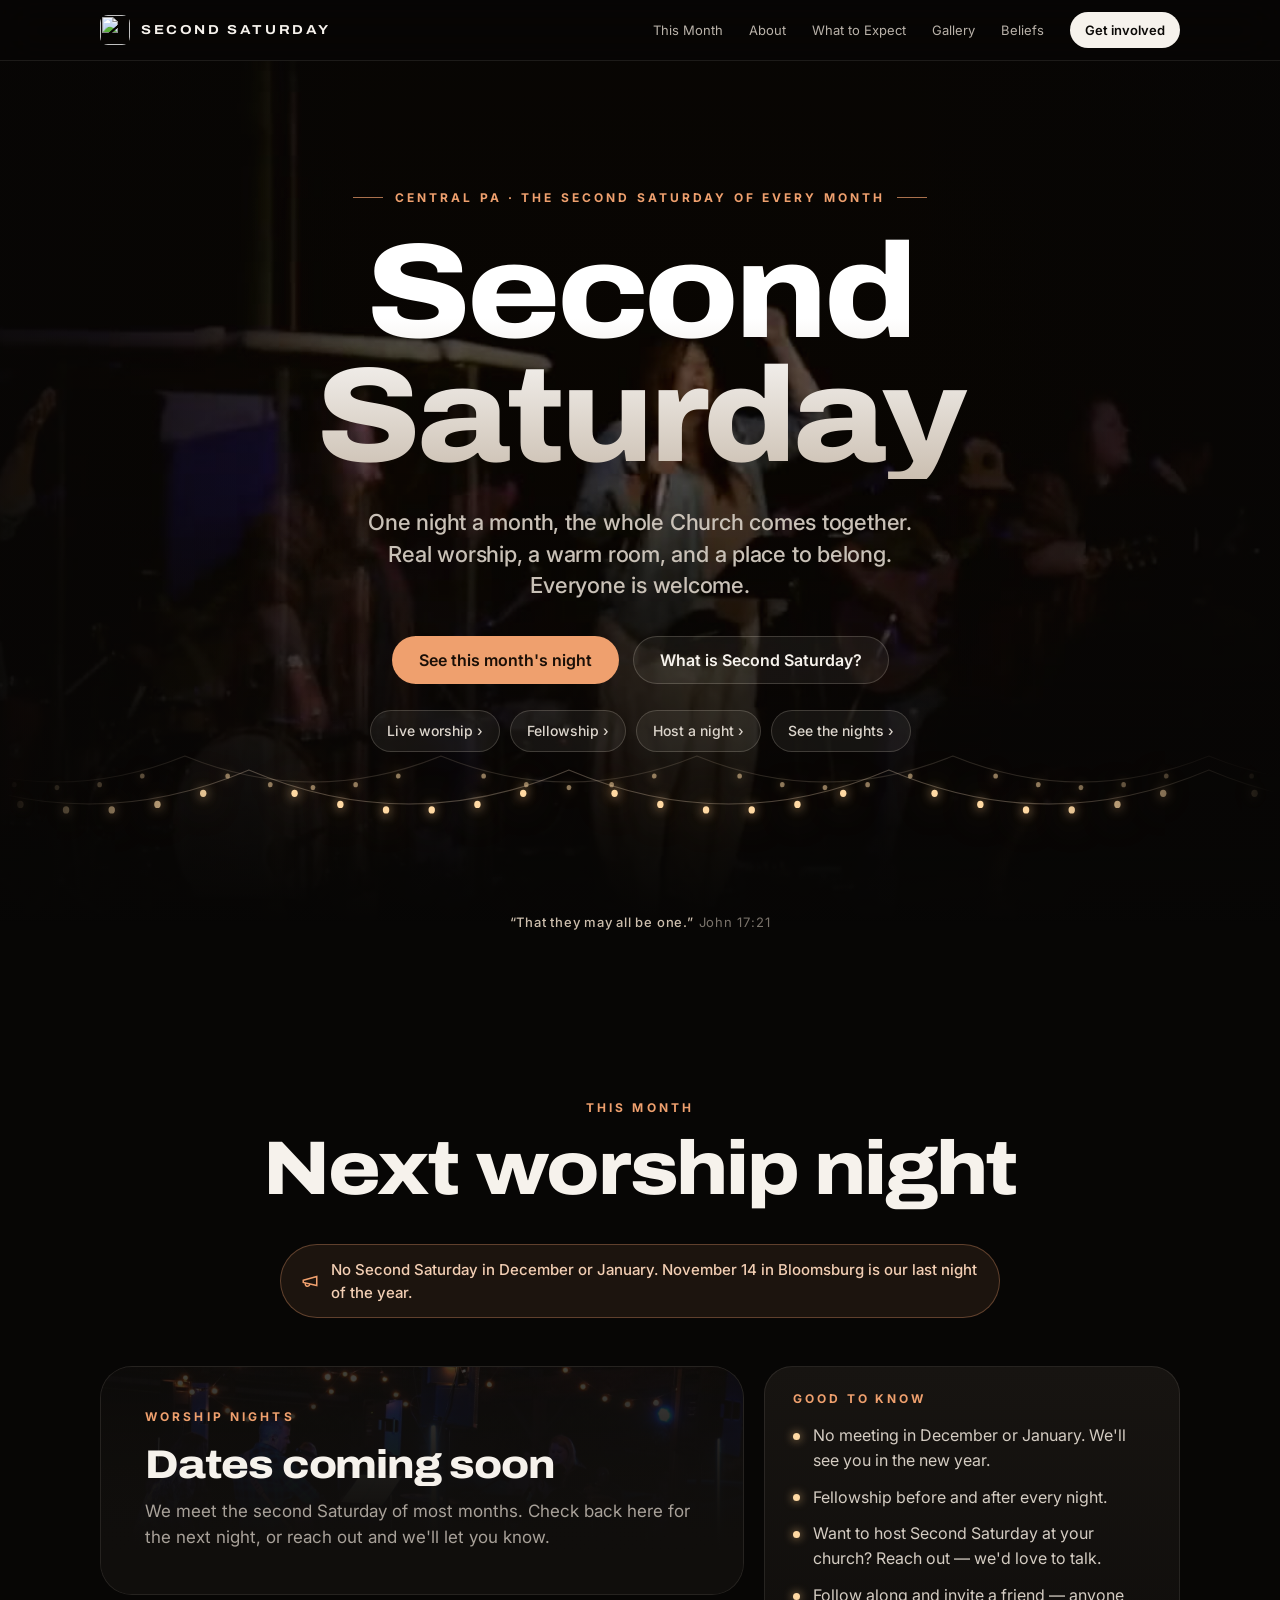
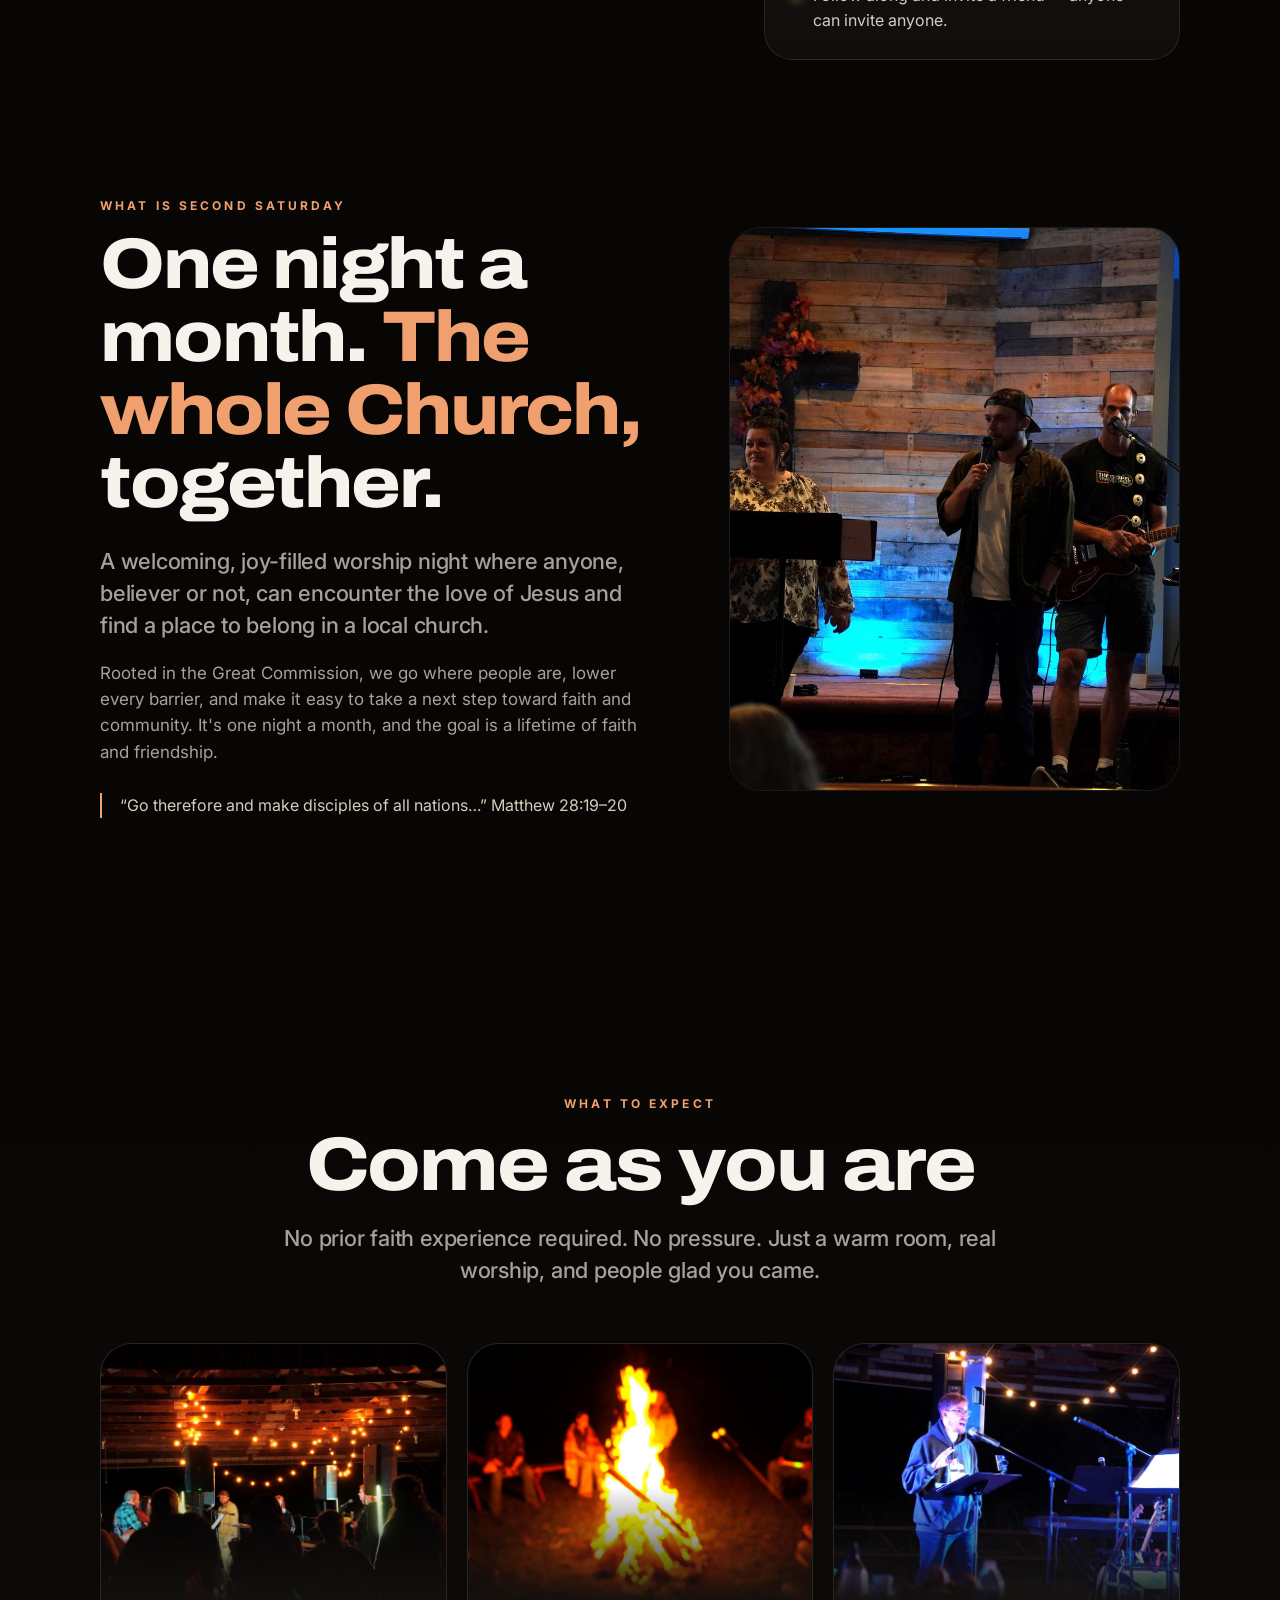
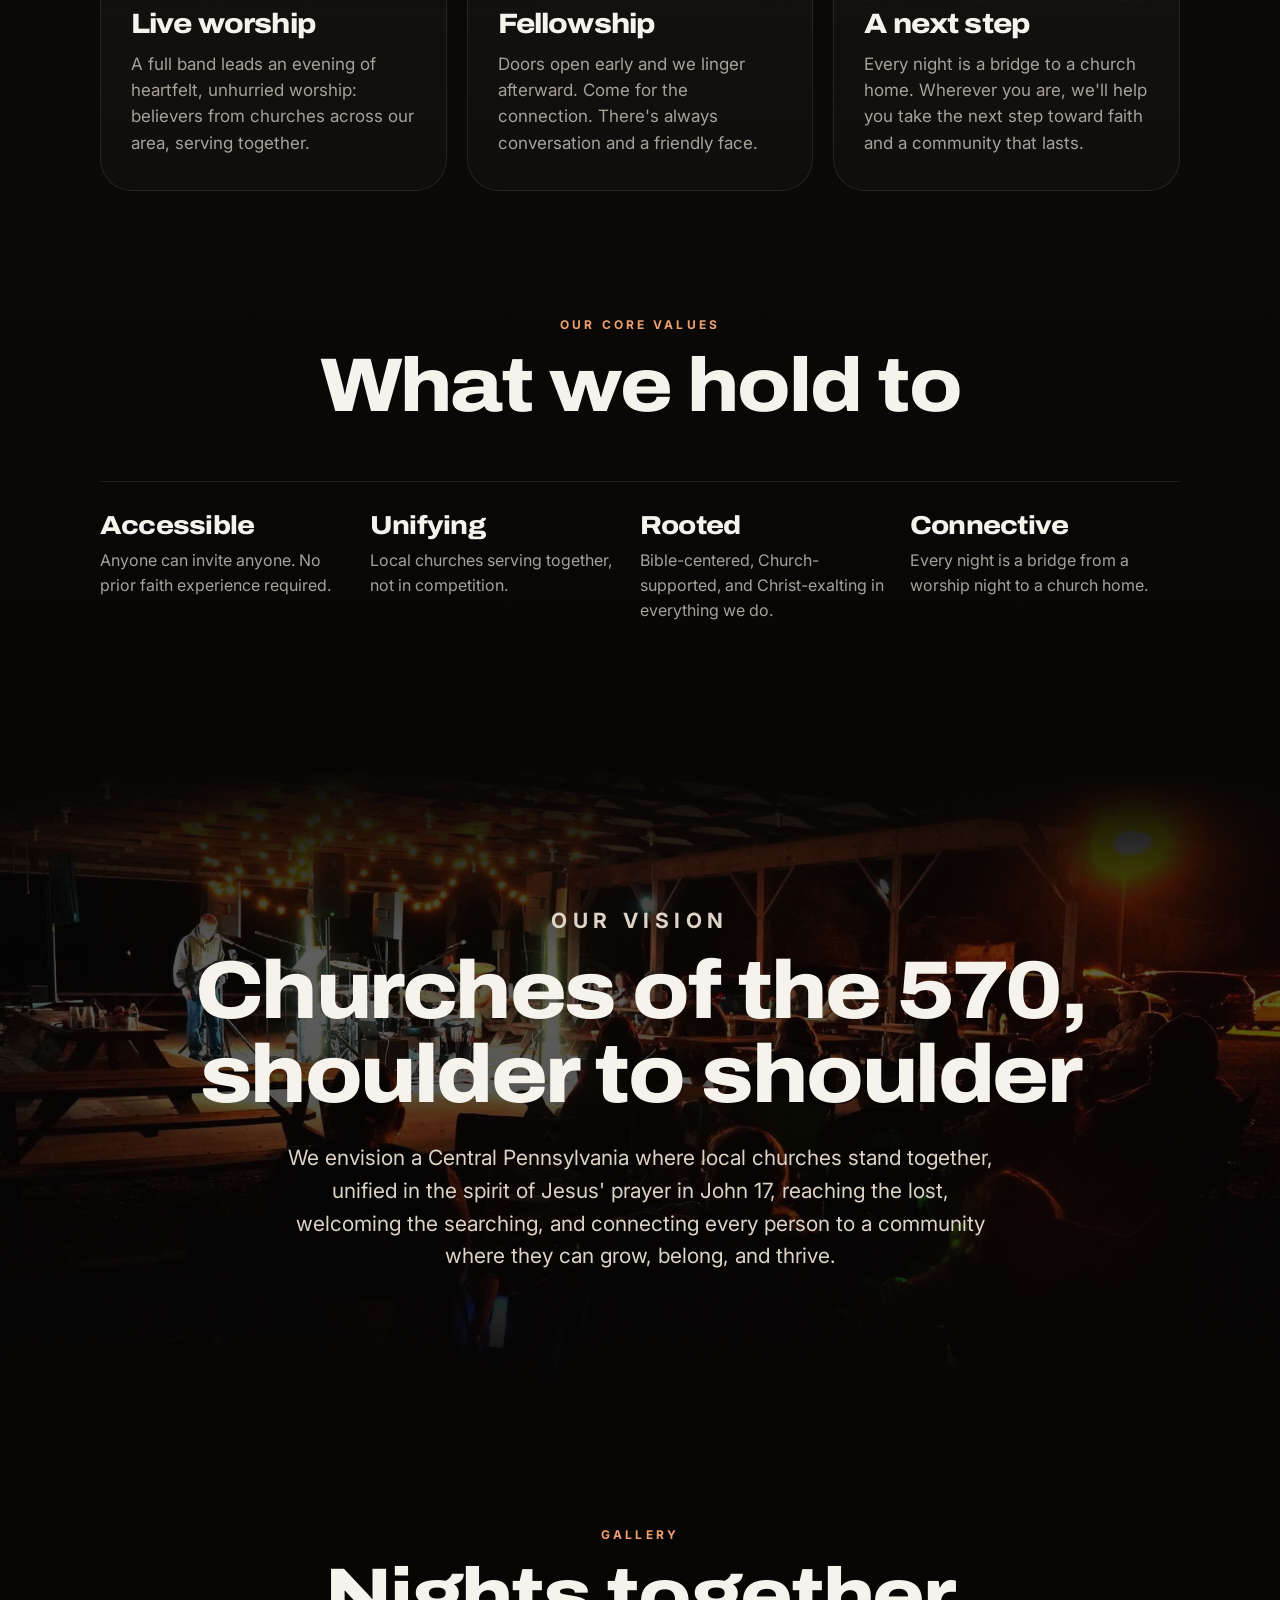
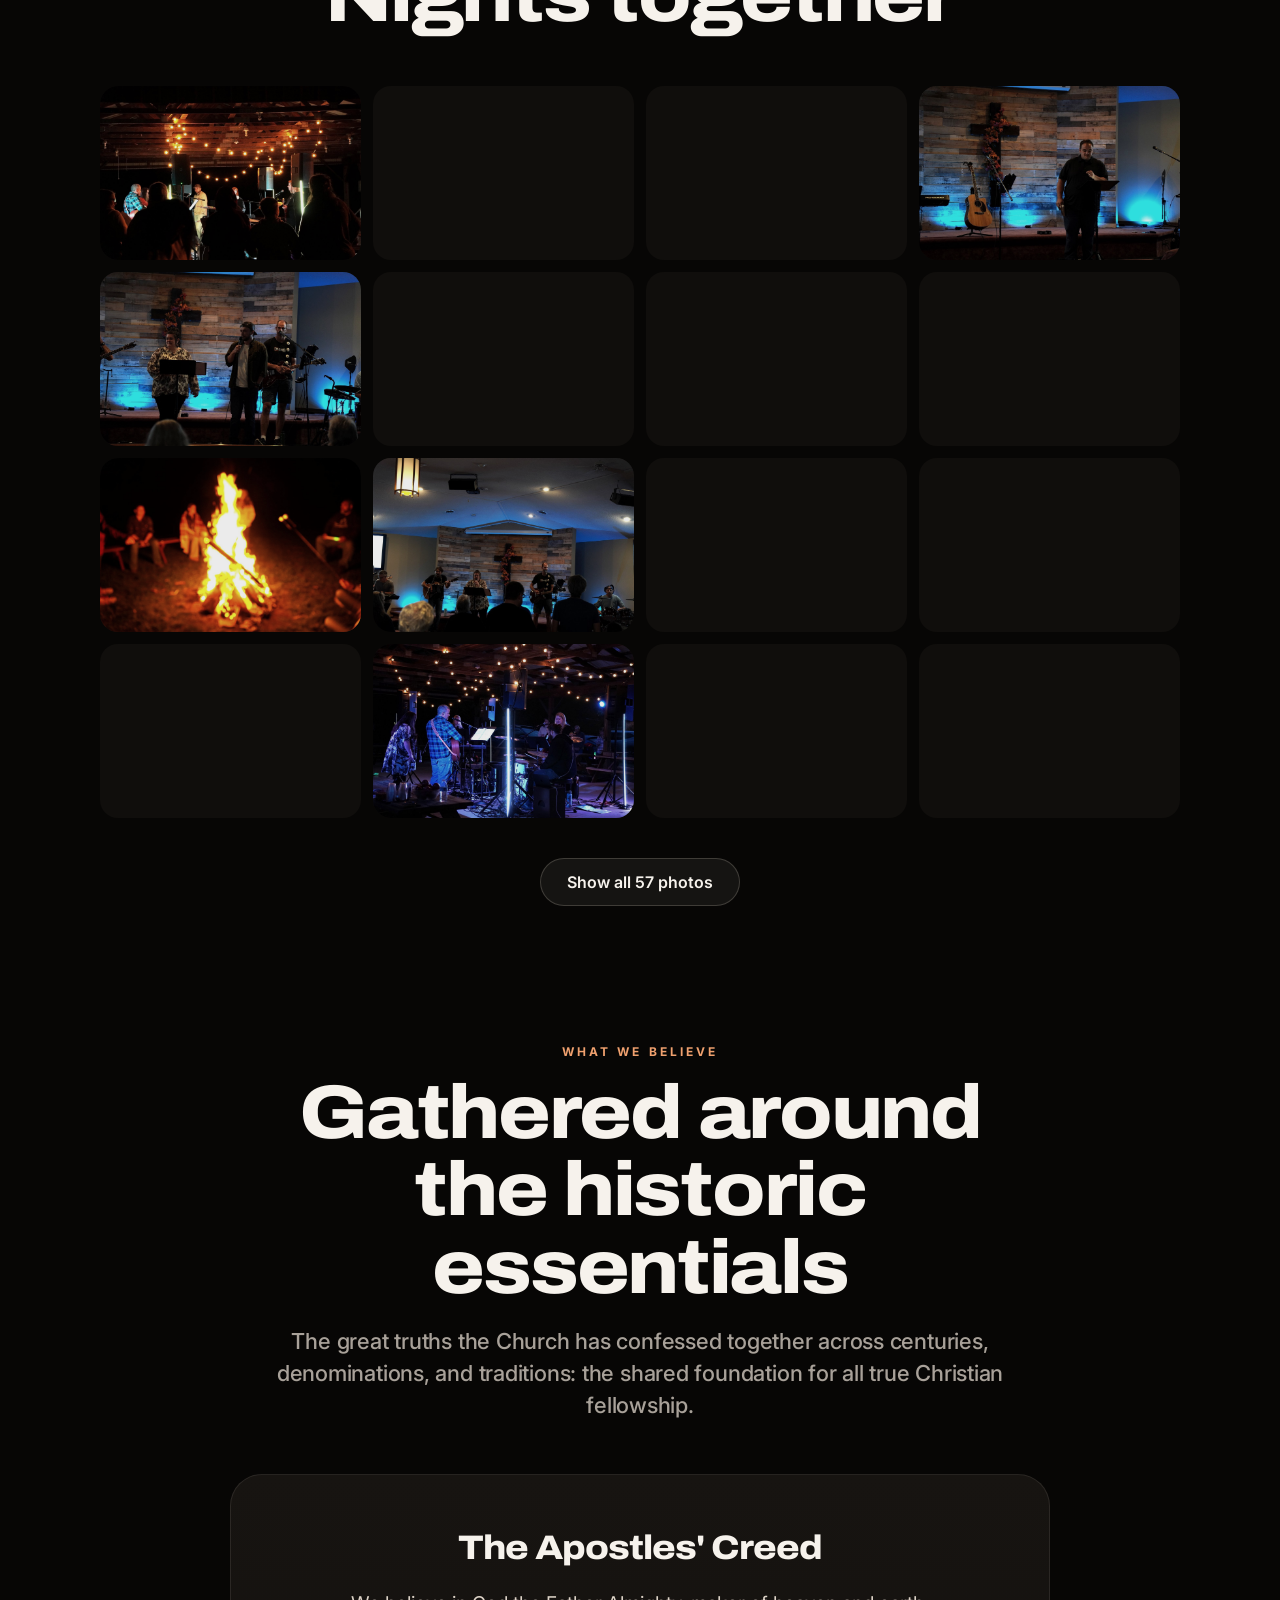
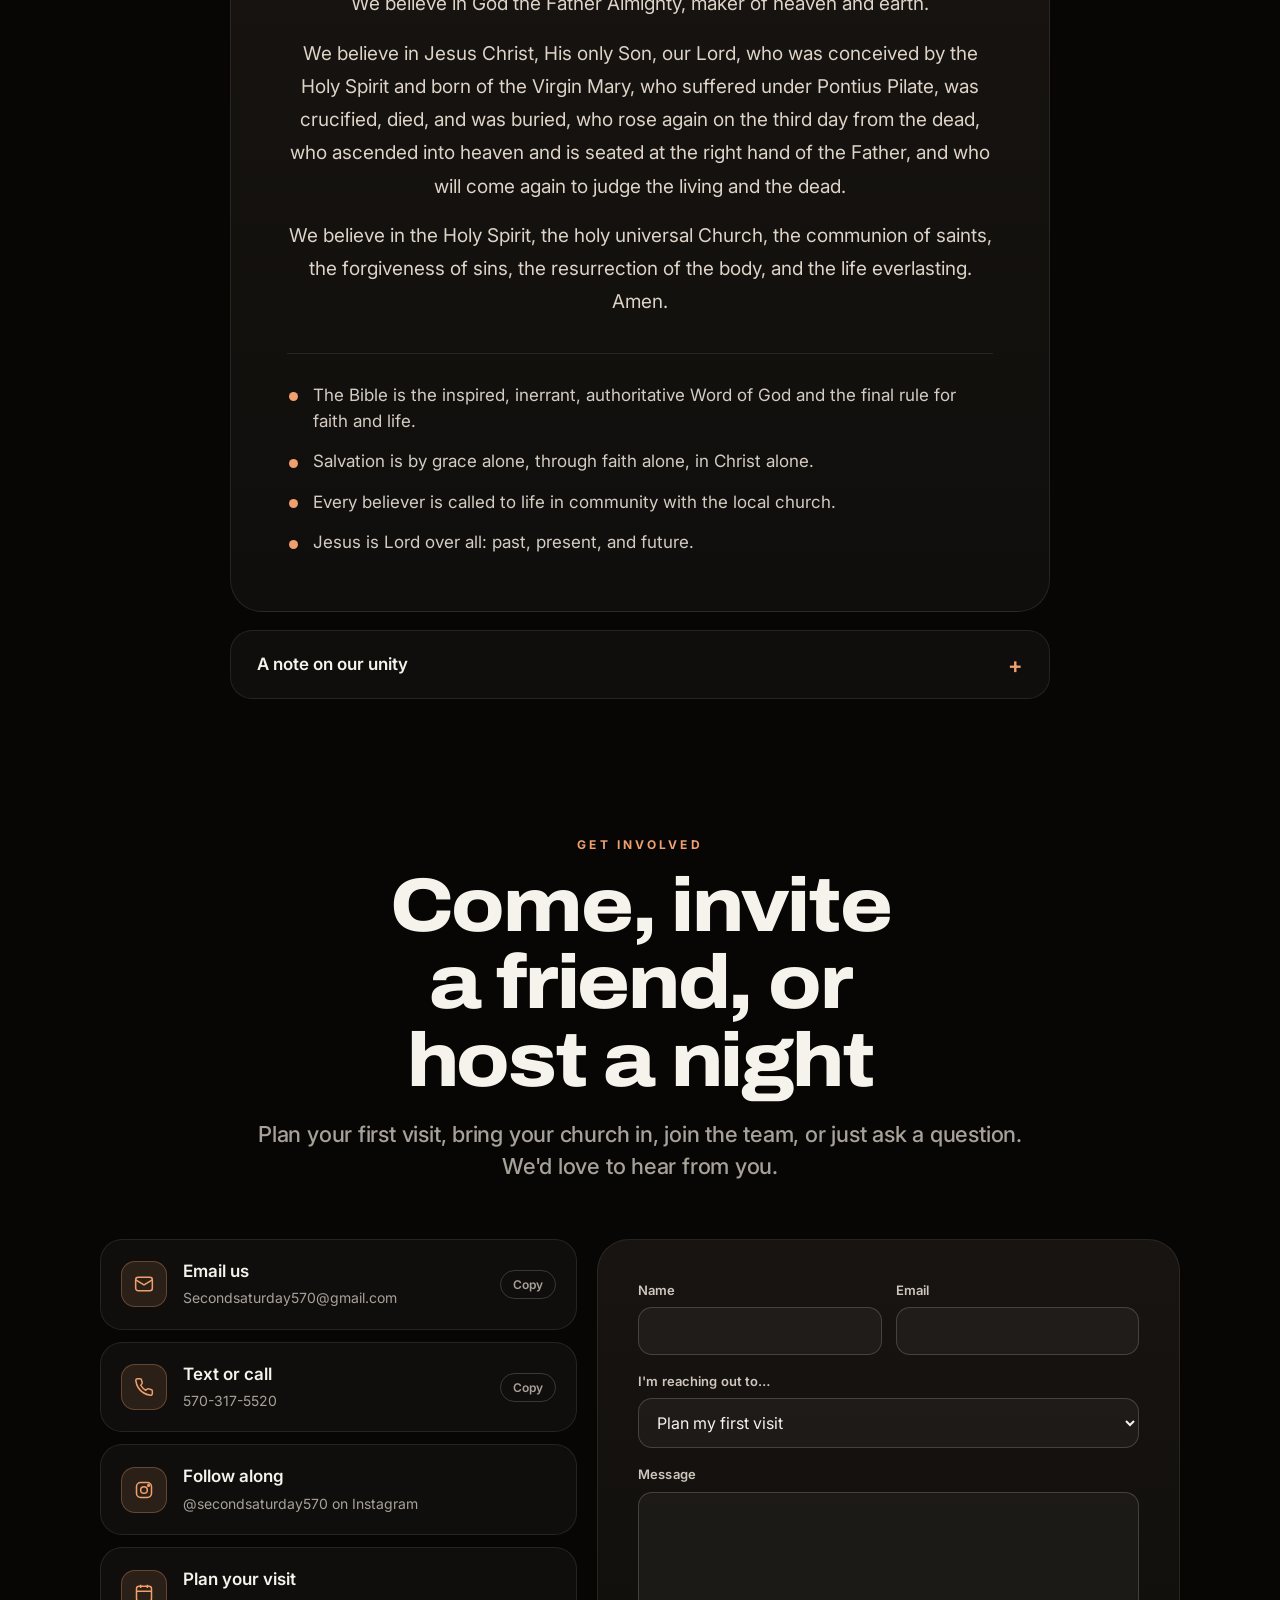
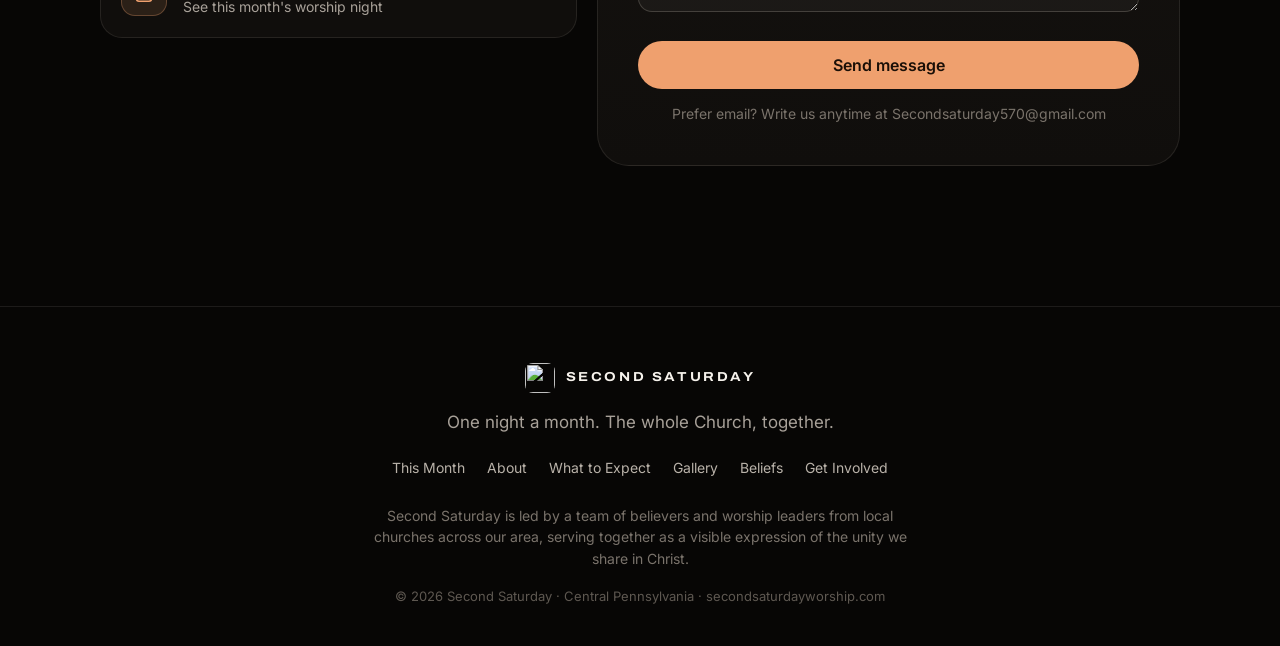
==== commit 72be31f1: "Hide elements marked hidden Co-Authored-By: Claude Opus 5.5 <noreply@anthropic.com> Claude-Session: " ====
--- a/index.html
+++ b/index.html
@@ -42,6 +42,7 @@
   color-scheme:dark;
 }
 *{box-sizing:border-box}
+[hidden]{display:none!important}
 html{scroll-behavior:smooth;background:var(--bg)}
 body{margin:0;background:var(--bg);color:var(--fg);font-family:var(--body);font-size:17px;line-height:1.55;-webkit-font-smoothing:antialiased;overflow-x:hidden}
 img,video{max-width:100%;display:block}
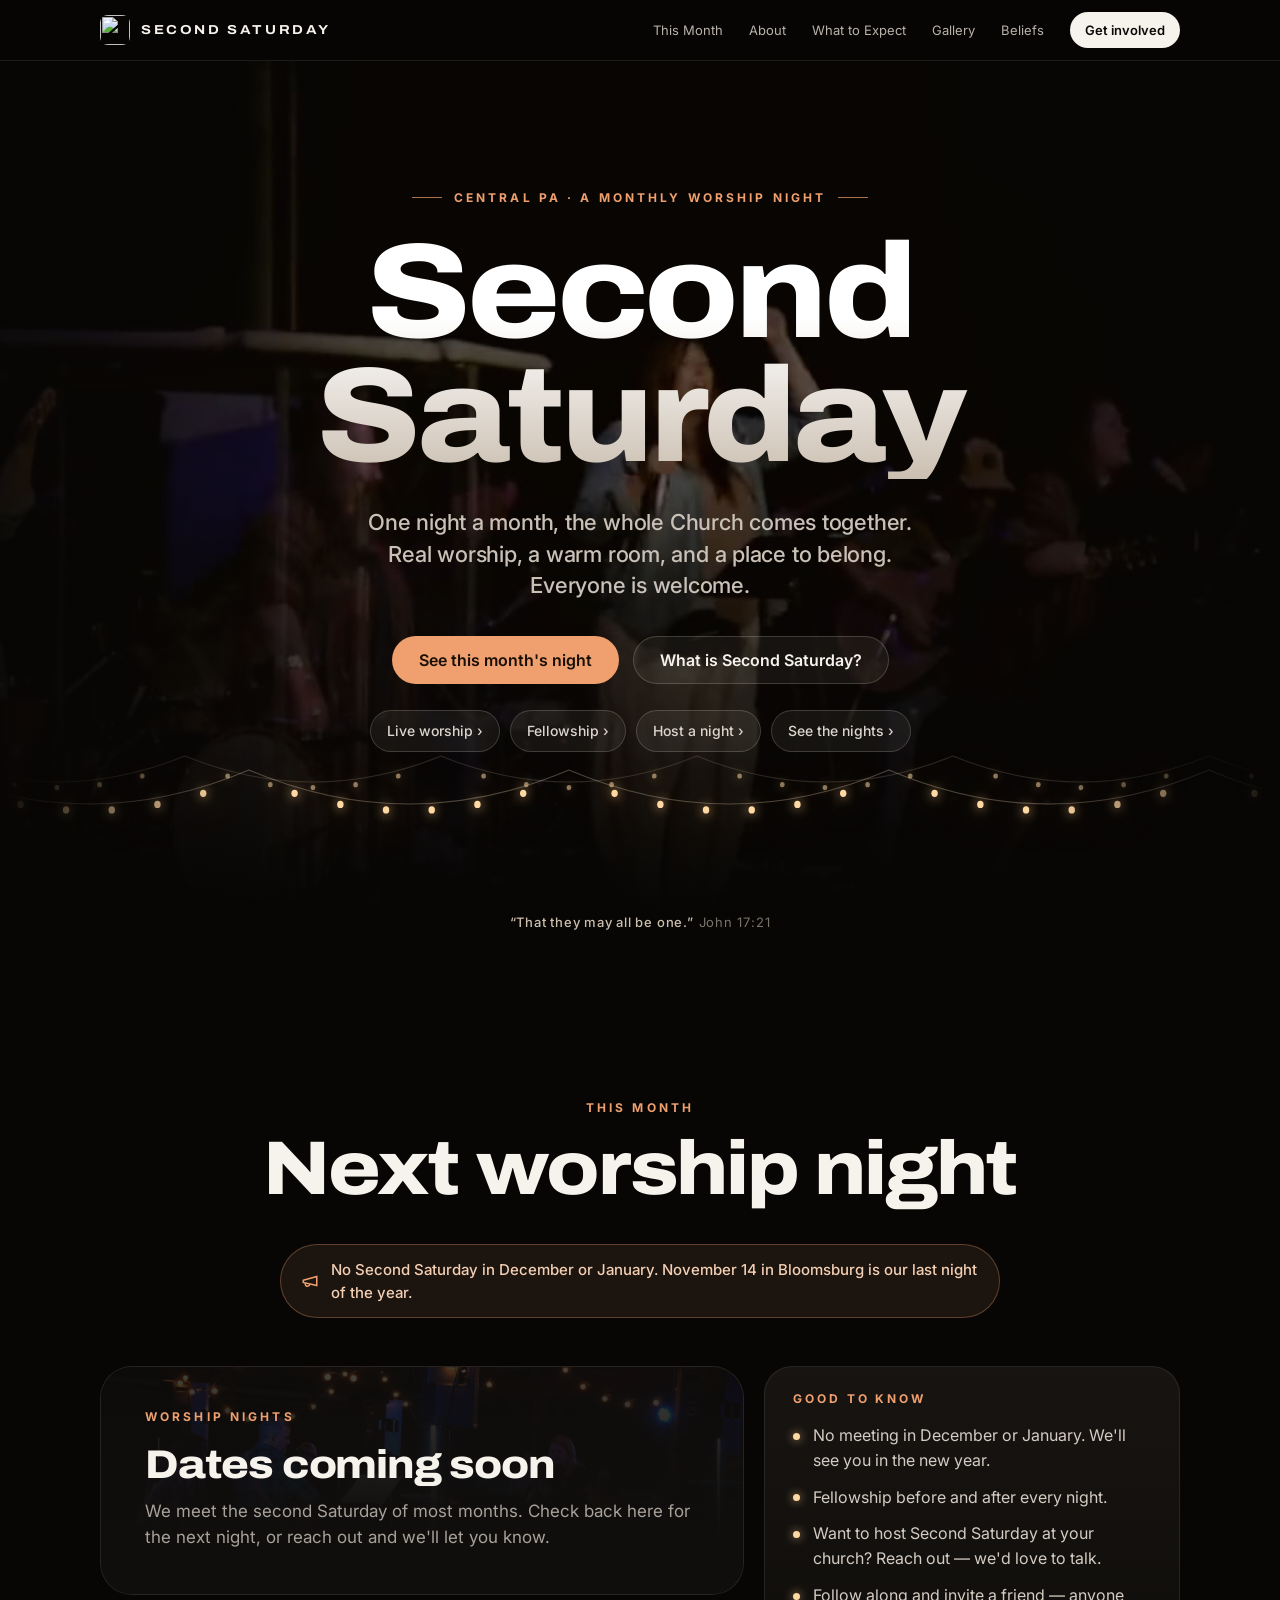
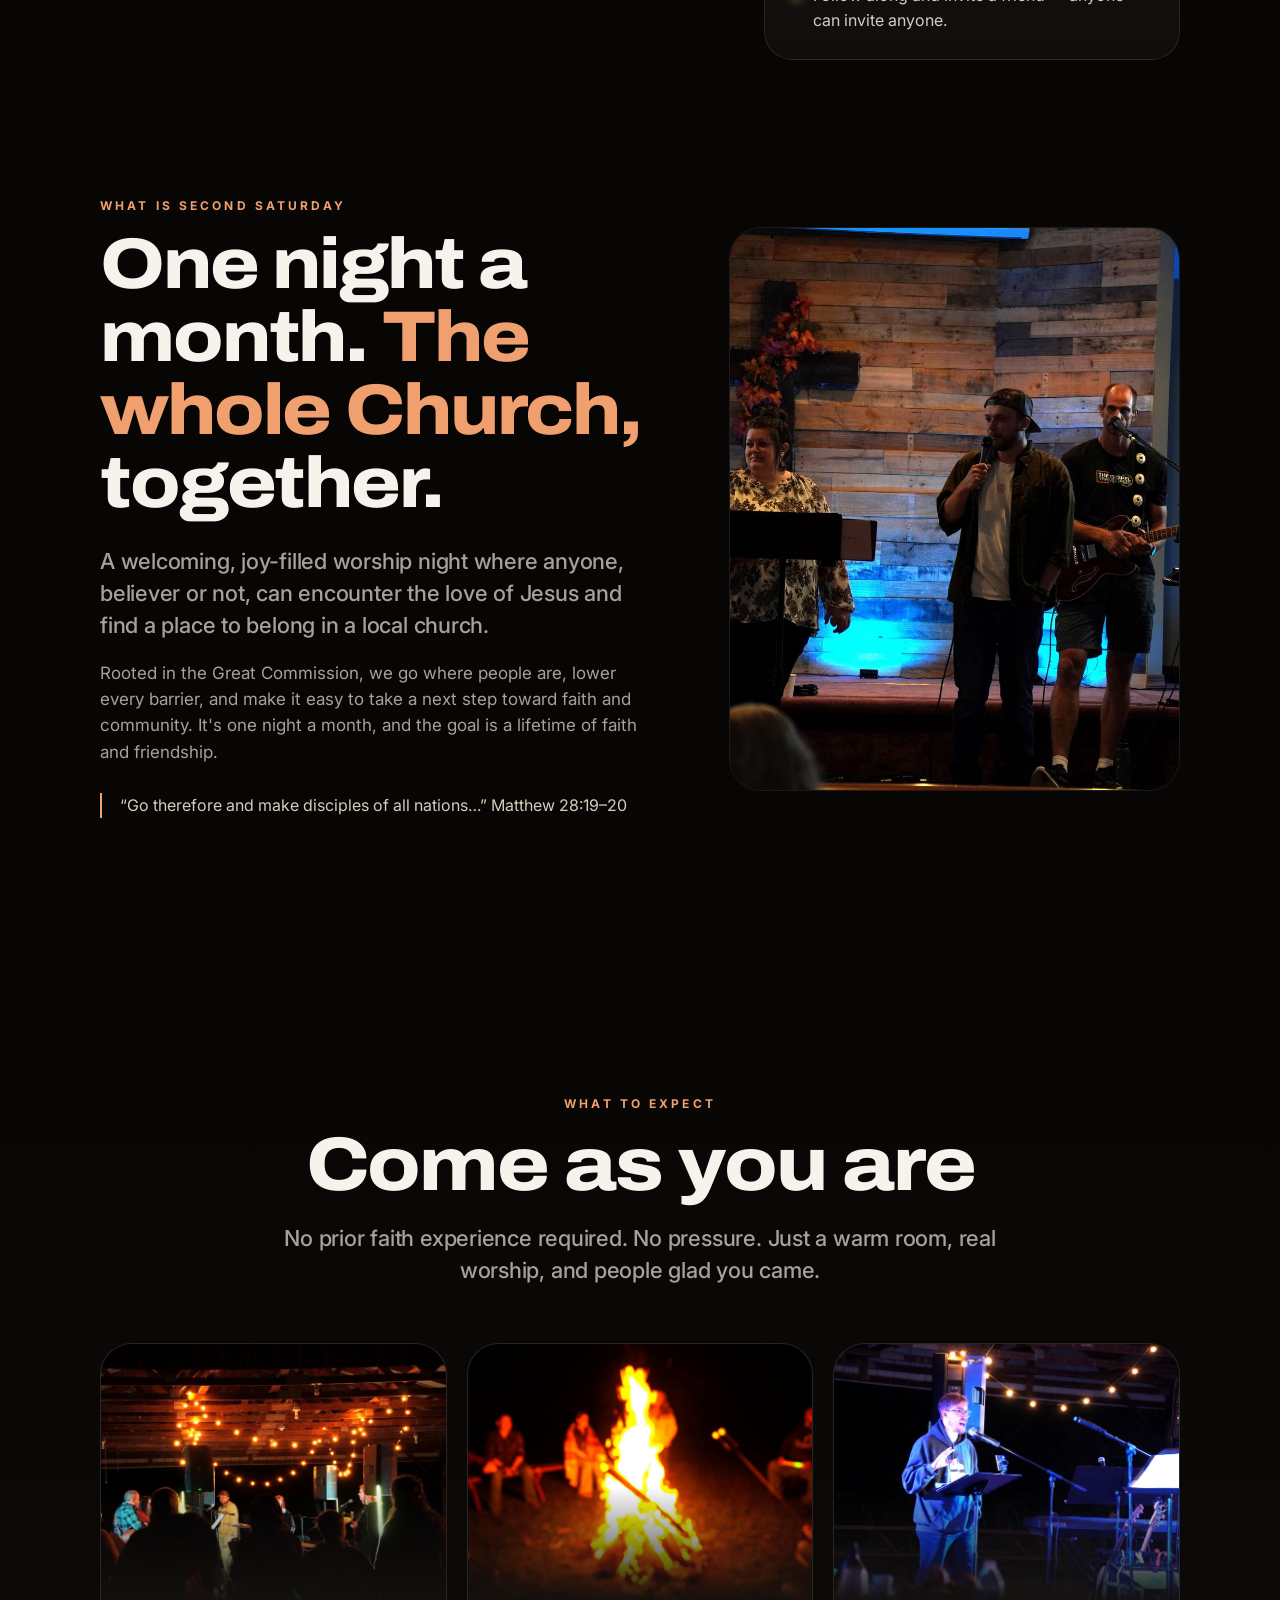
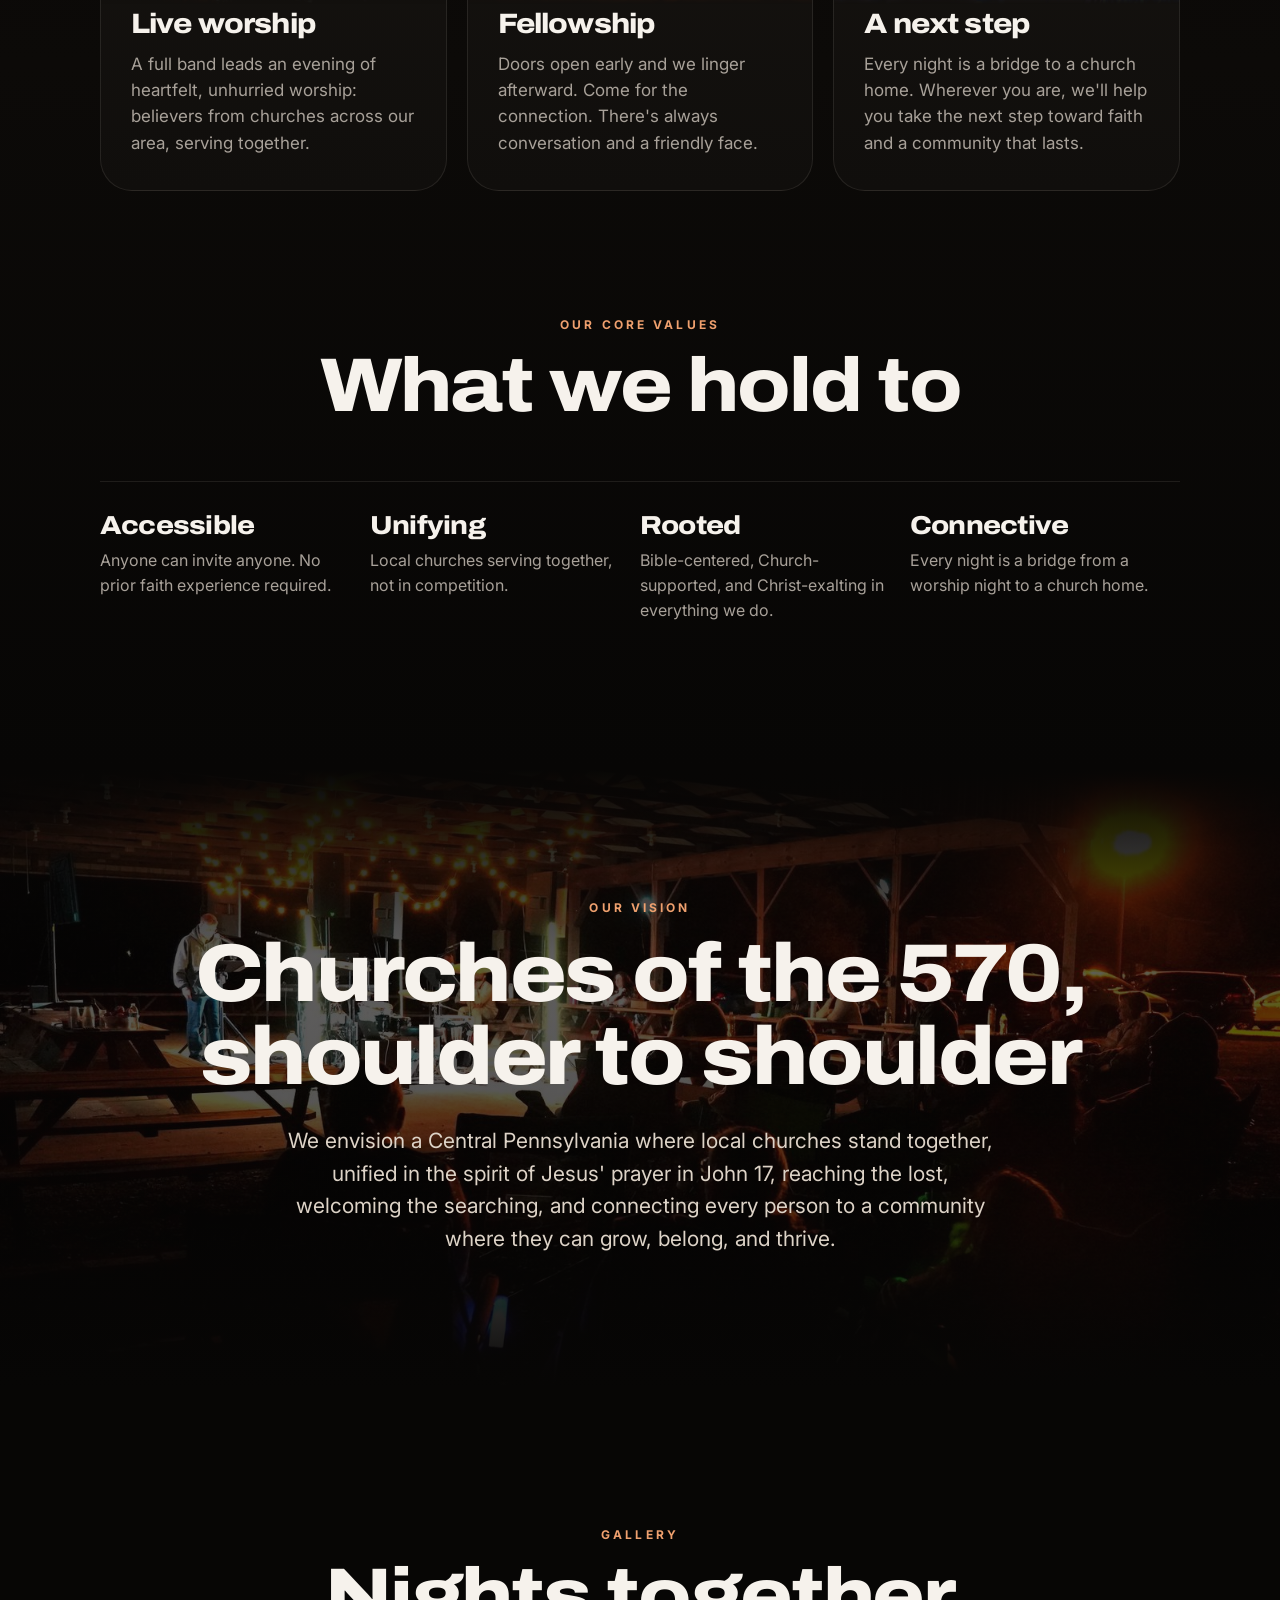
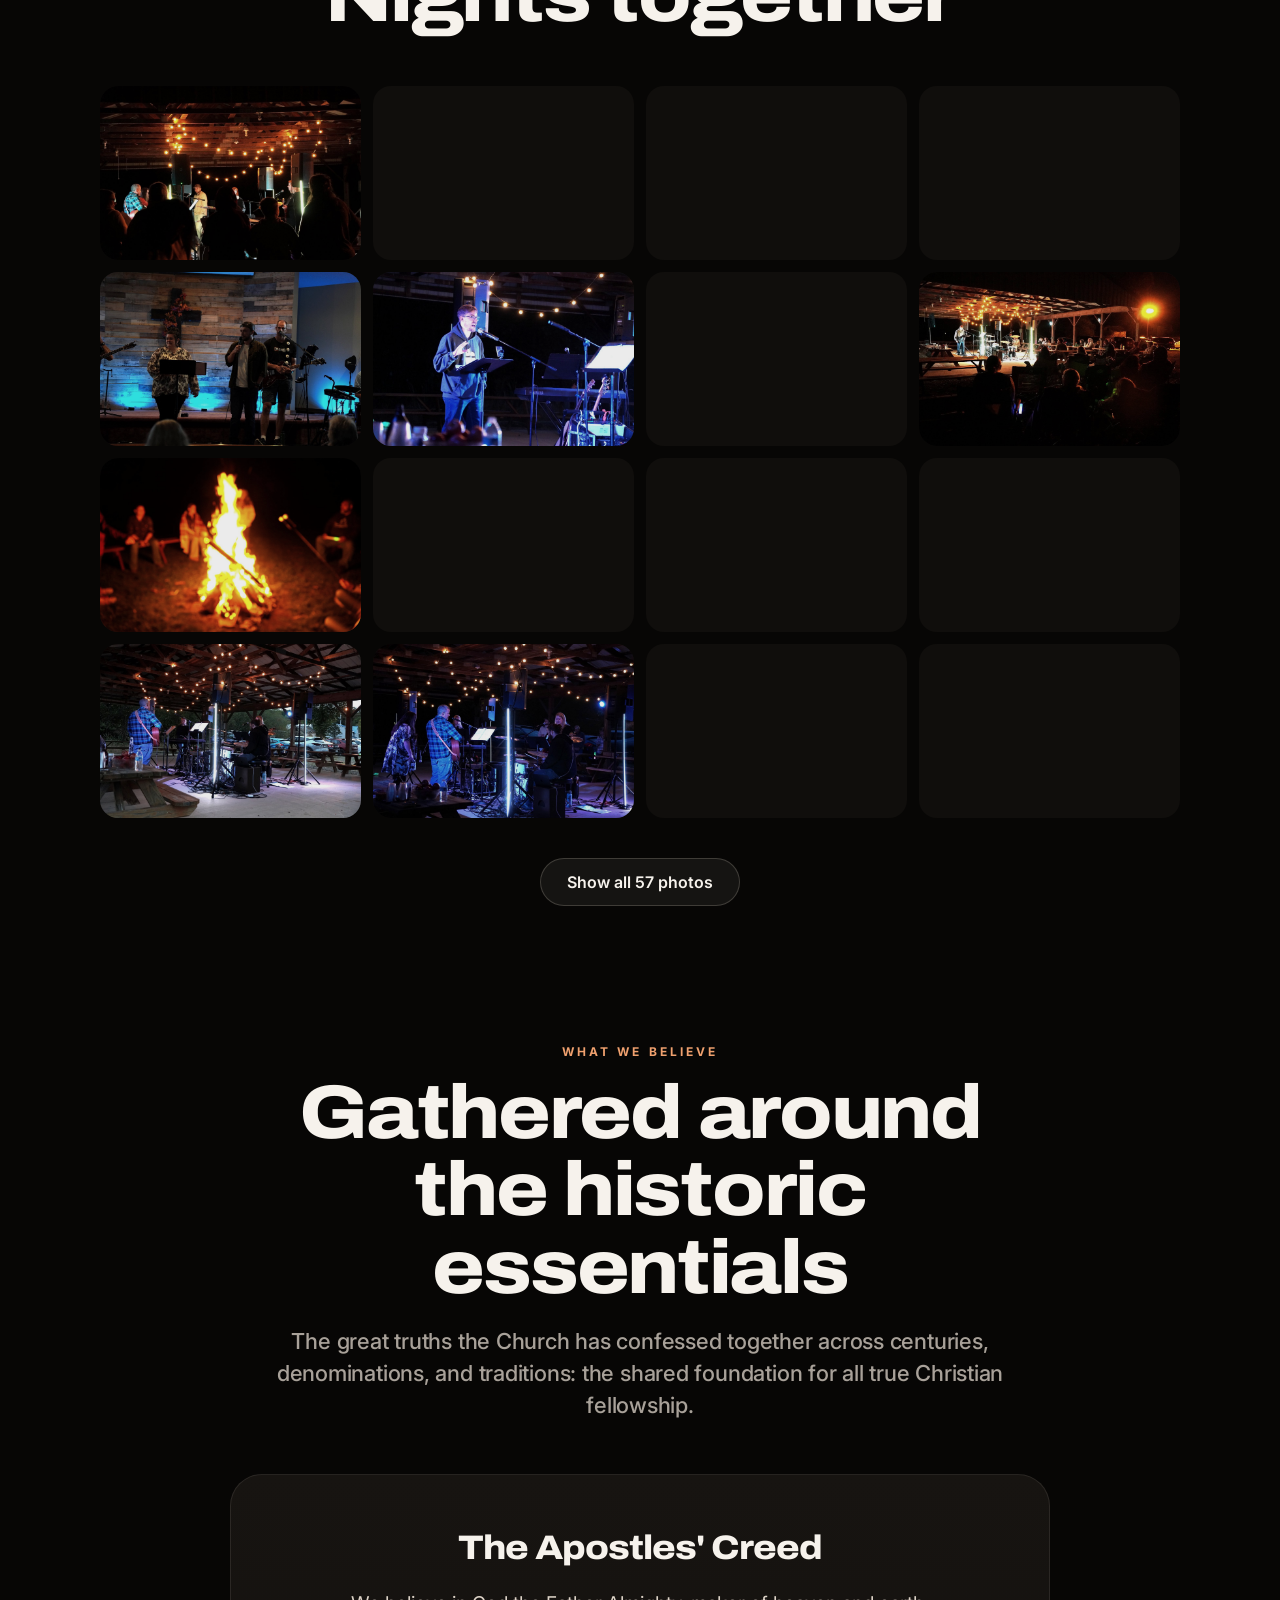
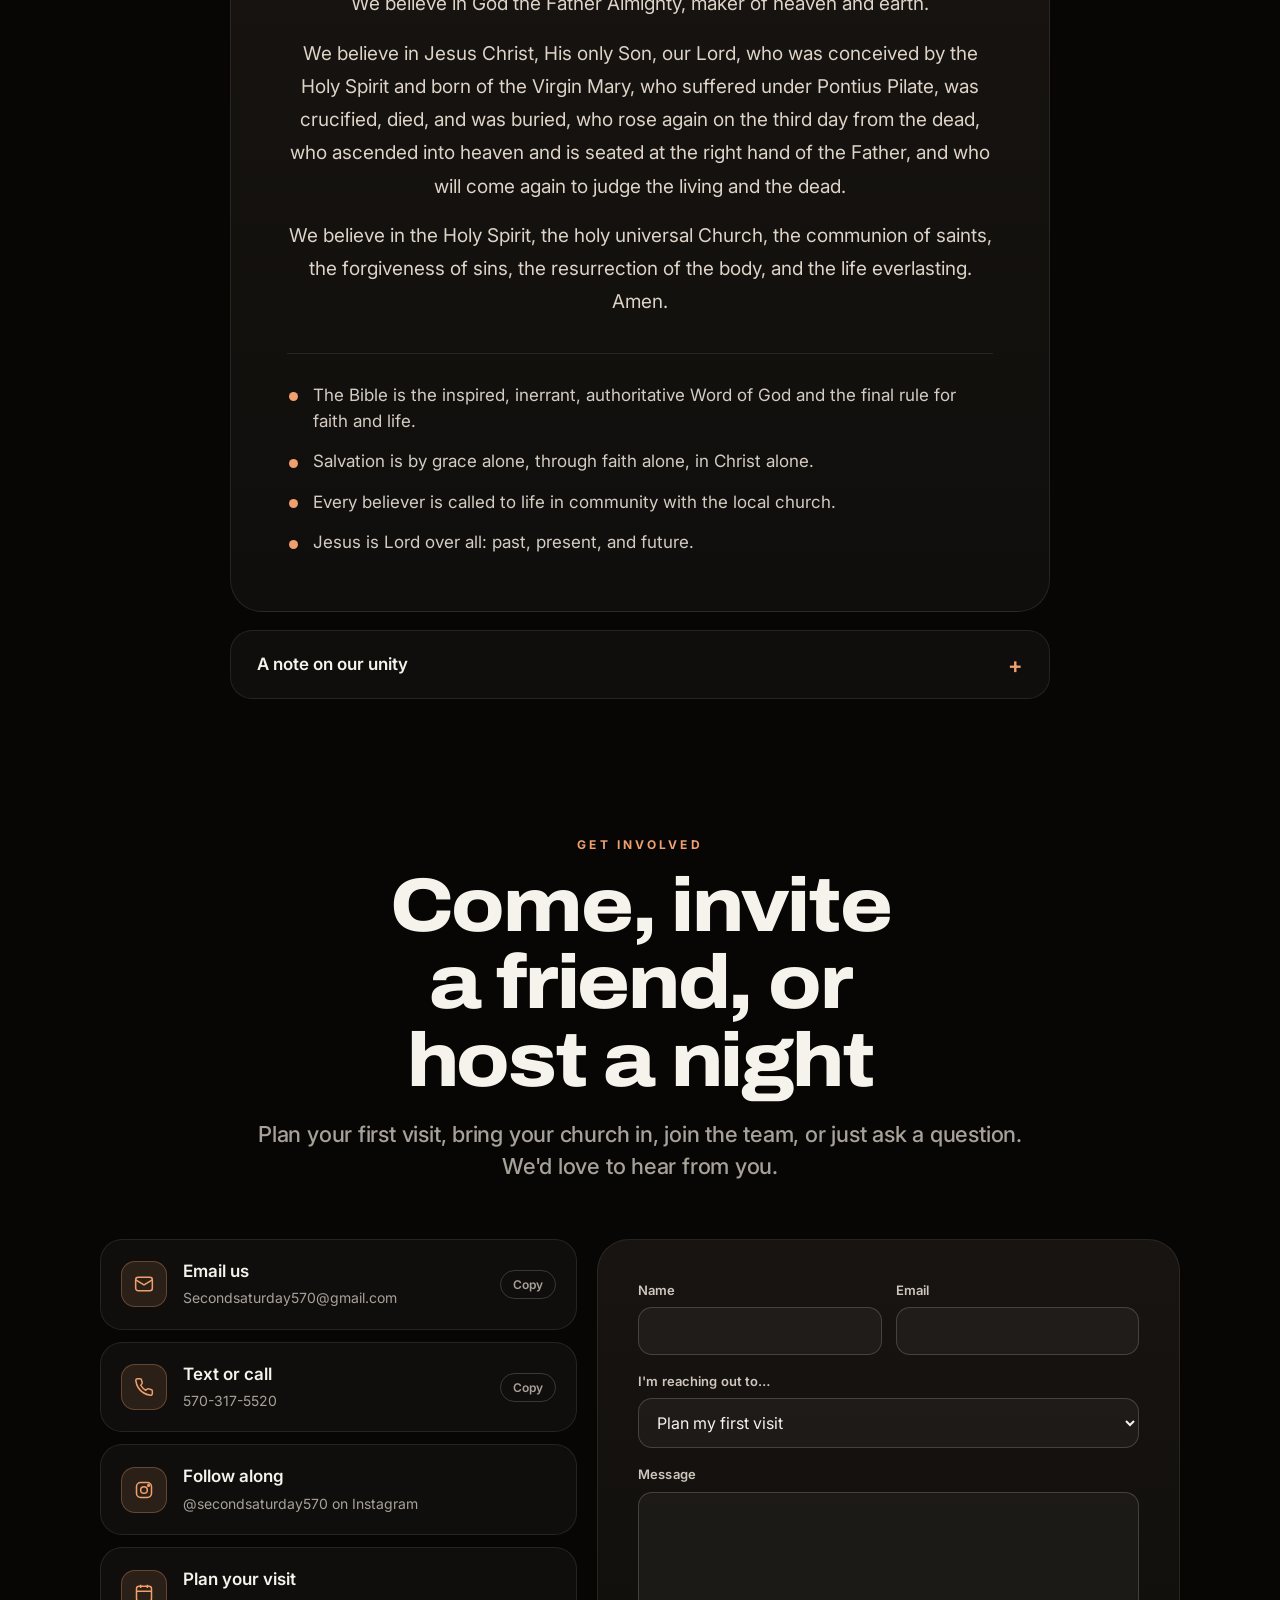
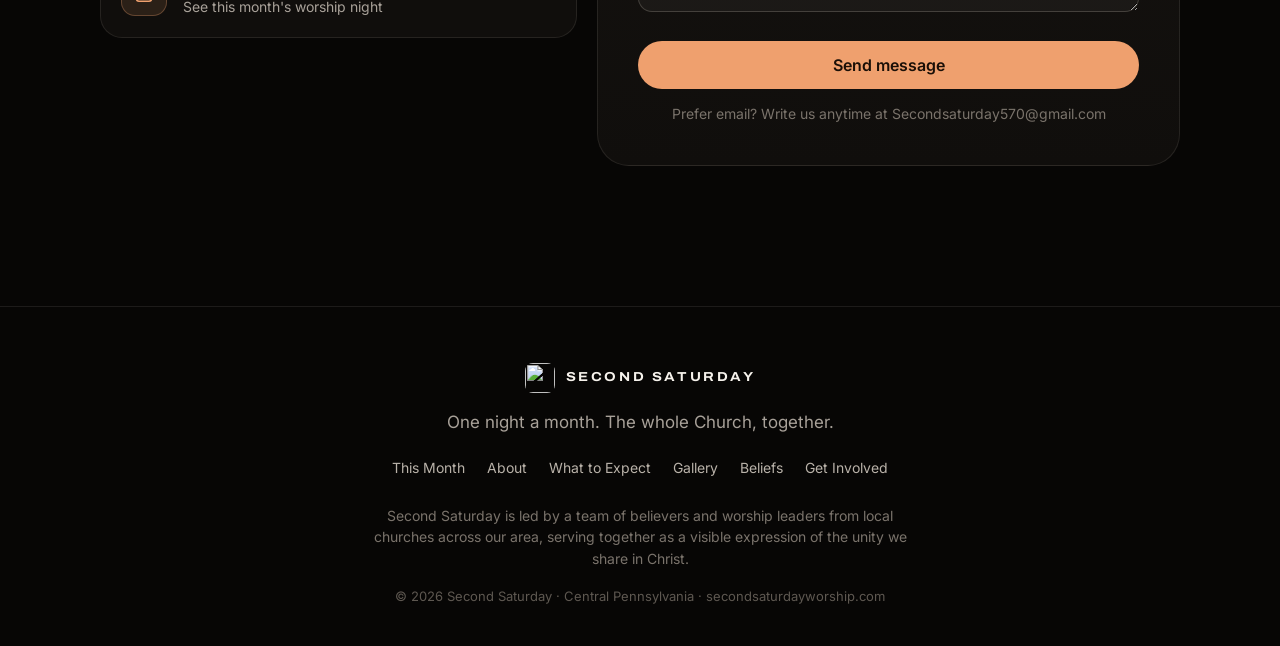
==== commit 839678e5: "Redesign polish: tagline, vision label, phone title size Co-Authored-By: Claude Opus 5.5 <noreply@an" ====
--- a/index.html
+++ b/index.html
@@ -96,7 +96,7 @@
 .hero-in{padding:118px var(--gut-r) 210px var(--gut);max-width:960px;margin:0 auto;animation:rise 1.1s cubic-bezier(.22,.61,.36,1) both}
 .hero .eyebrow{display:inline-flex;gap:12px;align-items:center}
 .hero .eyebrow::before,.hero .eyebrow::after{content:"";width:30px;height:1px;background:var(--ember);opacity:.7}
-.hero h1{margin-top:26px;font-size:clamp(50px,10.5vw,138px);line-height:.92;background:linear-gradient(180deg,#fff 35%,#cbbfb1 100%);-webkit-background-clip:text;background-clip:text;color:transparent}
+.hero h1{margin-top:26px;font-size:clamp(58px,10.5vw,138px);line-height:.92;background:linear-gradient(180deg,#fff 35%,#cbbfb1 100%);-webkit-background-clip:text;background-clip:text;color:transparent}
 .hero .lead{margin:28px auto 0;max-width:580px;color:#c9c1b7}
 .hero-ctas{margin-top:34px;display:flex;flex-wrap:wrap;gap:14px;justify-content:center}
 .hero-pills{margin-top:26px;display:flex;flex-wrap:wrap;gap:10px;justify-content:center}
@@ -197,7 +197,7 @@
 .vision-bg img{width:100%;height:100%;object-fit:cover;opacity:.55}
 .vision-bg::after{content:"";position:absolute;inset:0;background:linear-gradient(180deg,var(--bg) 0%,rgba(7,6,5,.35) 30%,rgba(7,6,5,.45) 70%,var(--bg) 100%)}
 .vision h2{margin-top:18px;font-size:clamp(40px,6.4vw,84px)}
-.vision p{margin:26px auto 0;max-width:720px;font-size:clamp(18px,1.9vw,21px);color:#ddd3c7}
+.vision p:not(.eyebrow){margin:26px auto 0;max-width:720px;font-size:clamp(18px,1.9vw,21px);color:#ddd3c7}
 
 /* gallery */
 .masonry{margin-top:52px;columns:4 220px;column-gap:12px}
@@ -313,7 +313,7 @@
   </div>
   <div class="hero-shade" aria-hidden="true"></div>
   <div class="hero-in">
-    <p class="eyebrow">Central PA · The second Saturday of every month</p>
+    <p class="eyebrow">Central PA · A monthly worship night</p>
     <h1>Second Saturday</h1>
     <p class="lead">One night a month, the whole Church comes together. Real worship, a warm room, and a place to belong. Everyone is welcome.</p>
     <div class="hero-ctas">
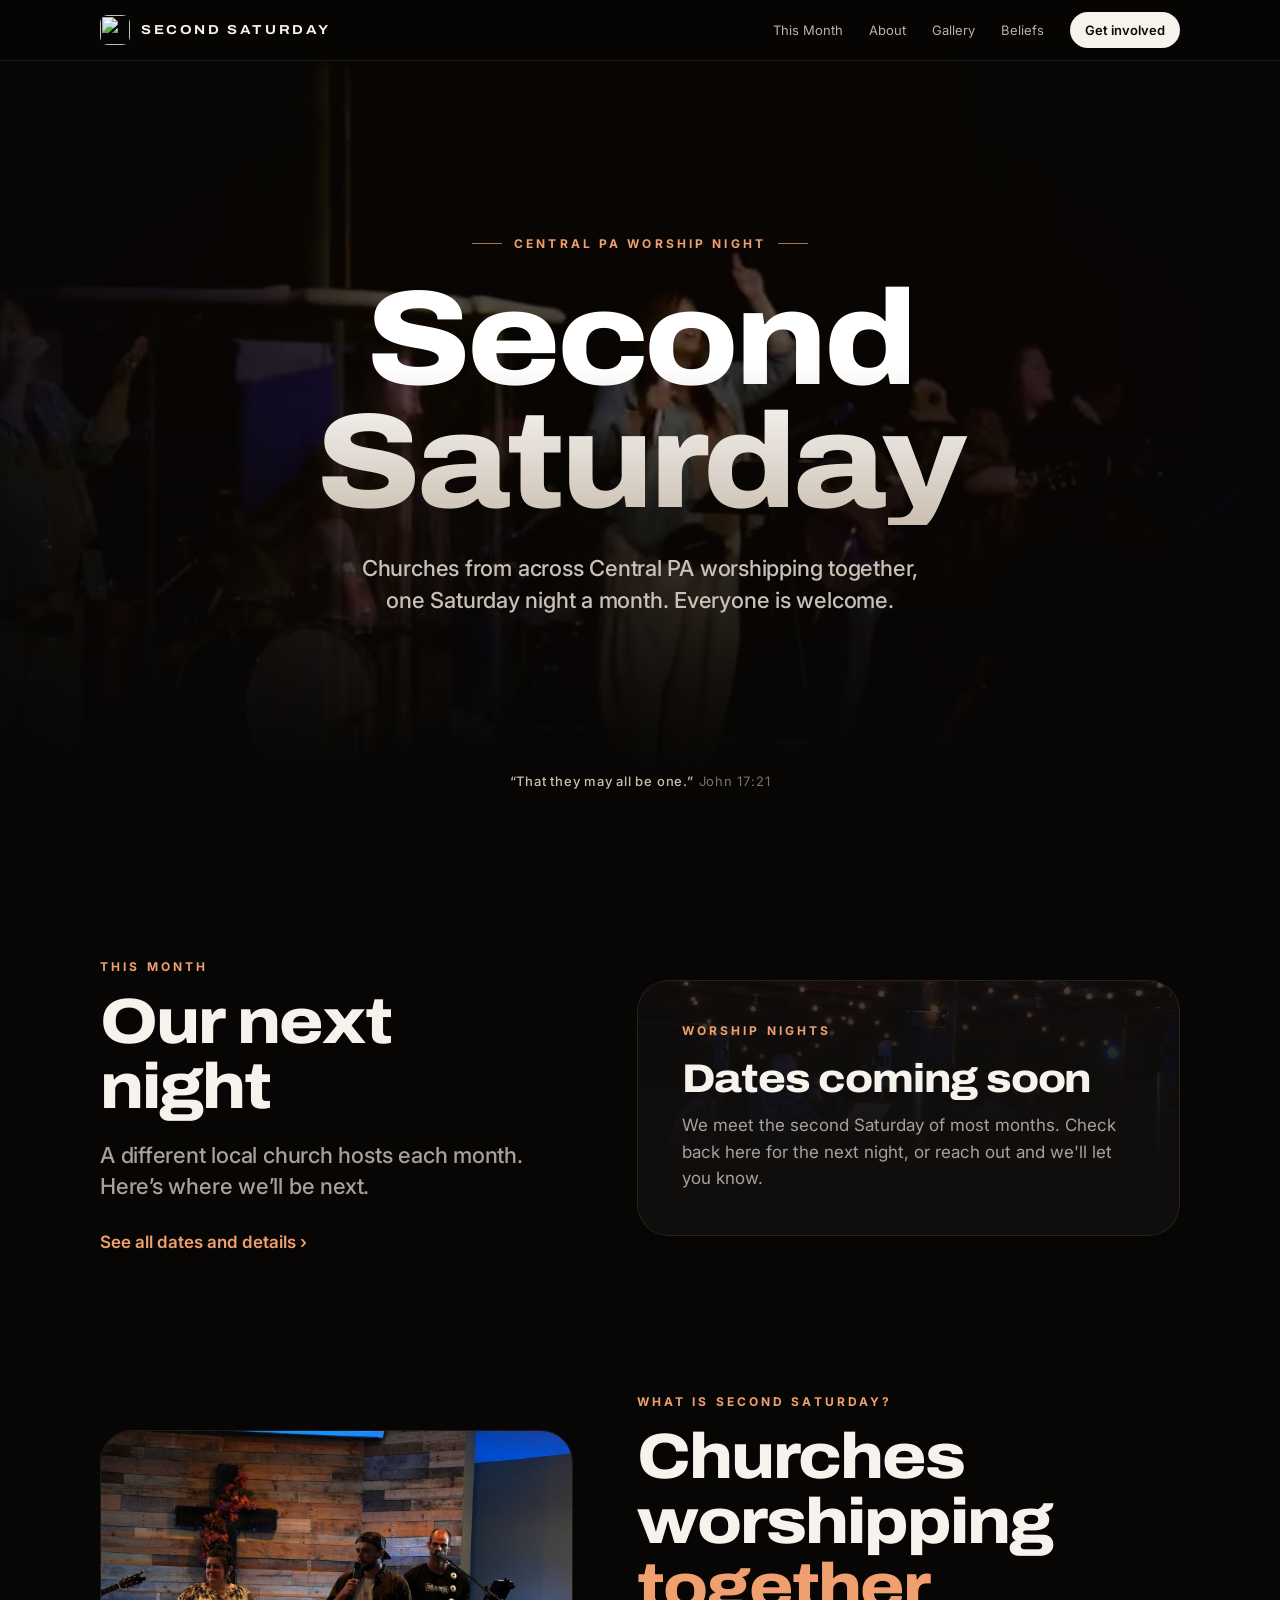
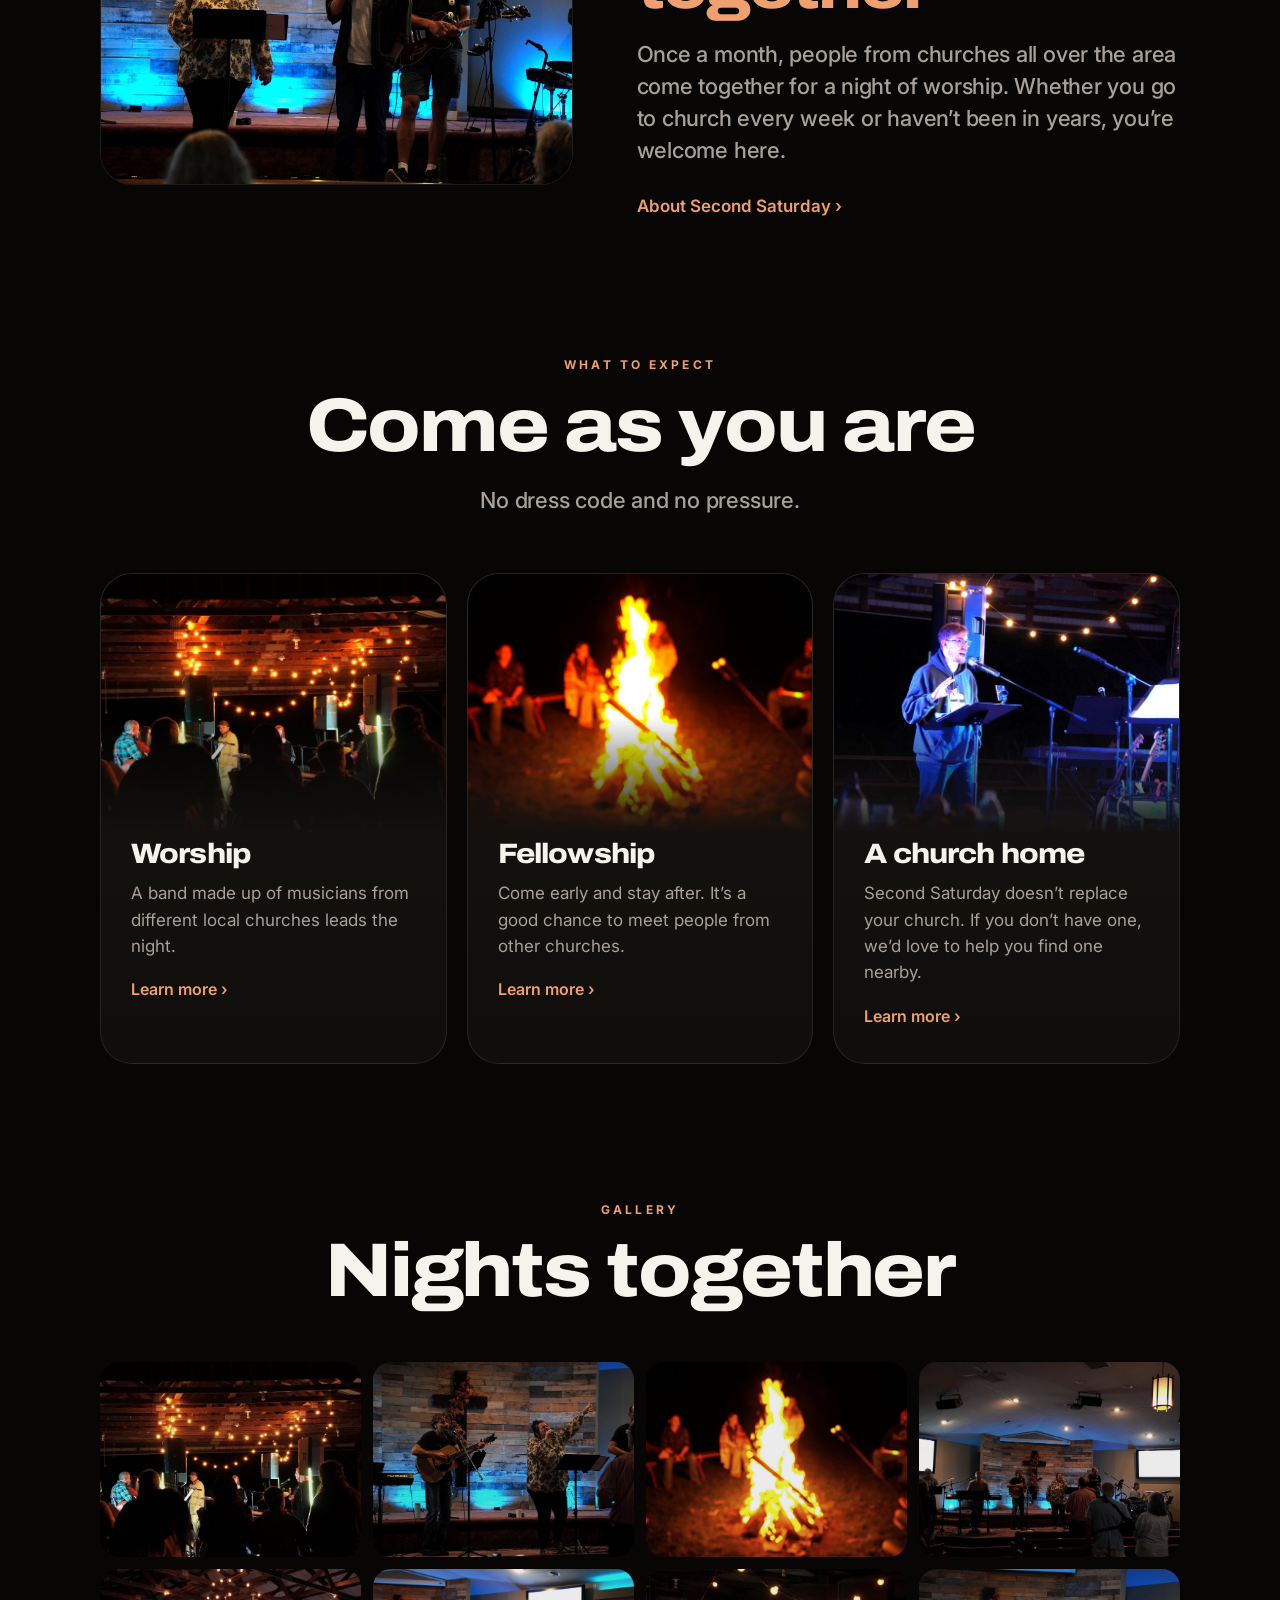
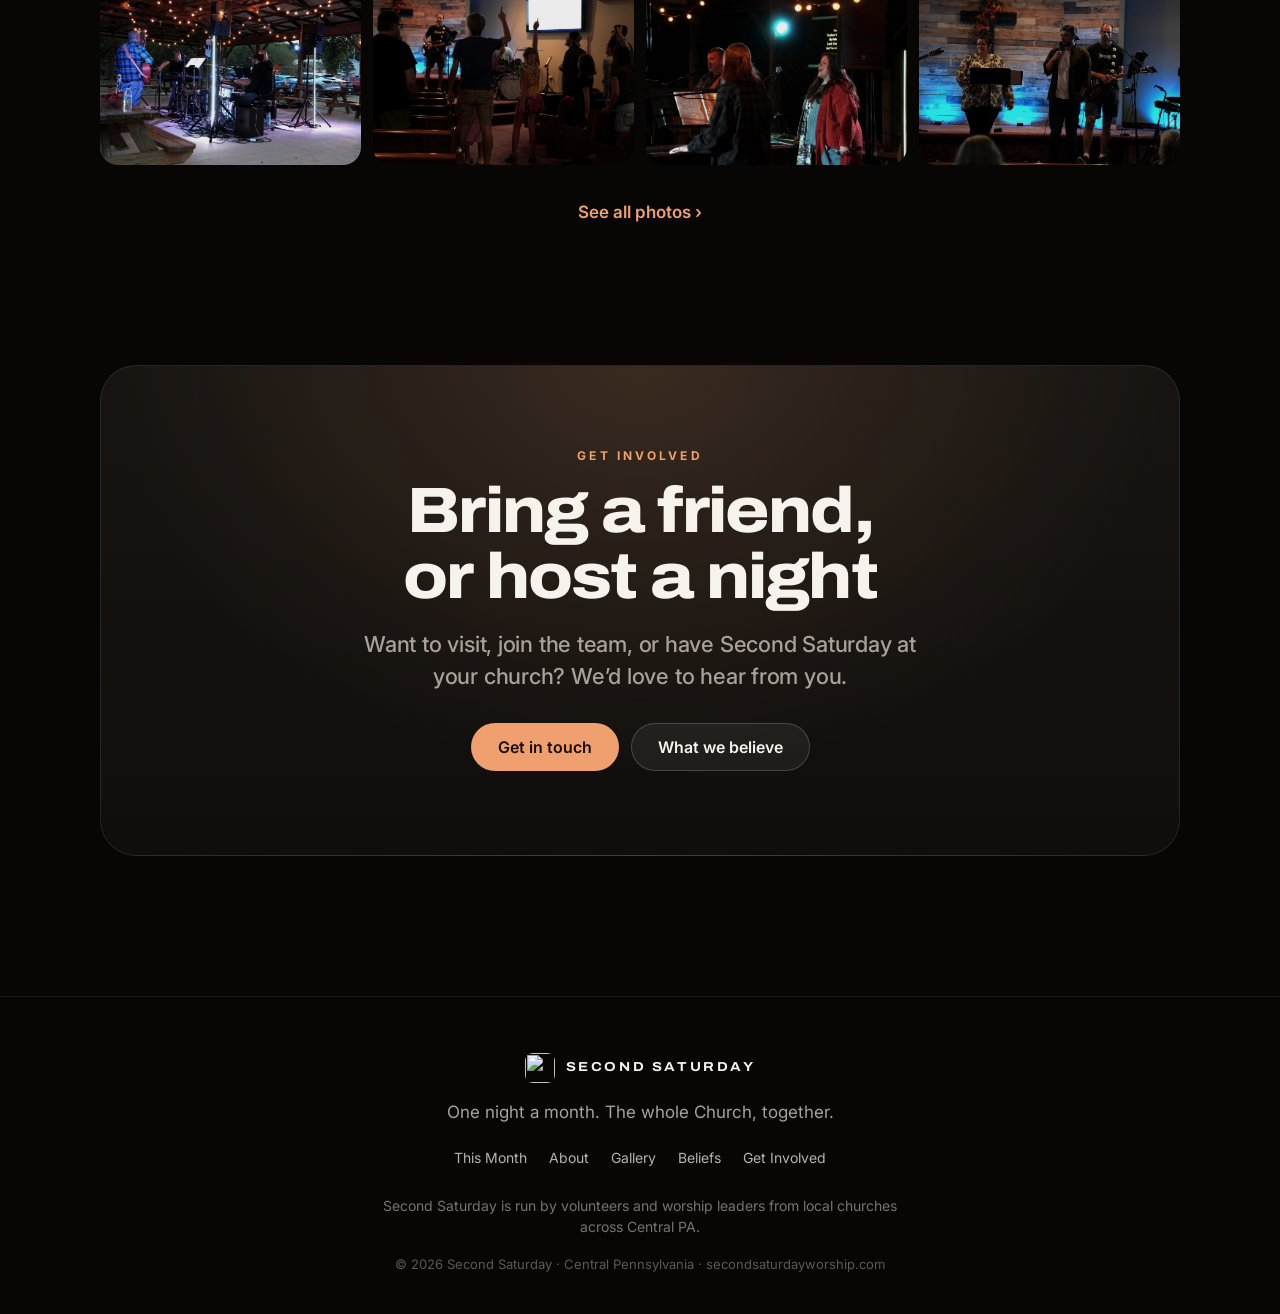
==== commit 77824d08: "Split into separate pages, simplify home hero, plain-language copy pass - Home: video hero without l" ====
--- a/index.html
+++ b/index.html
@@ -4,7 +4,7 @@
 <meta charset="utf-8">
 <meta name="viewport" content="width=device-width, initial-scale=1, viewport-fit=cover">
 <title>Second Saturday | Monthly Worship Night in Central PA</title>
-<meta name="description" content="Second Saturday is a monthly worship night uniting local churches across Central Pennsylvania. One night a month, the whole Church together. Everyone is welcome.">
+<meta name="description" content="Churches from across Central PA worshipping together, one Saturday night a month. Everyone is welcome.">
 <meta name="theme-color" content="#070605">
 <link rel="canonical" href="https://secondsaturdayworship.com/">
 <link rel="icon" type="image/svg+xml" href="/favicon.svg">
@@ -12,280 +12,21 @@
 <meta property="og:type" content="website">
 <meta property="og:site_name" content="Second Saturday">
 <meta property="og:title" content="Second Saturday | Monthly Worship Night in Central PA">
-<meta property="og:description" content="One night a month, the whole Church together. A worship night uniting churches across Central PA.">
+<meta property="og:description" content="Churches from across Central PA worshipping together, one Saturday night a month. Everyone is welcome.">
 <meta property="og:url" content="https://secondsaturdayworship.com/">
 <meta property="og:image" content="https://secondsaturdayworship.com/img/og.jpg">
 <meta name="twitter:card" content="summary_large_image">
 <link rel="preconnect" href="https://fonts.googleapis.com">
 <link rel="preconnect" href="https://fonts.gstatic.com" crossorigin>
 <link href="https://fonts.googleapis.com/css2?family=Archivo:wdth,wght@62..125,500..900&family=Inter:wght@400;500;600;700&display=swap" rel="stylesheet">
-<style>
-/* Layout: one dark, cinematic column. Video hero under a string of lights,
-   then full-width bands that alternate type-led statements and photo cards. */
-:root{
-  --bg:#070605;          /* warm black, the room after the house lights go down */
-  --surface:#100e0c;
-  --surface-2:#171411;
-  --line:rgba(255,240,225,.09);
-  --line-2:rgba(255,240,225,.18);
-  --fg:#f6f2ec;
-  --muted:#a8a199;
-  --dim:#7a736b;
-  --ember:#efa06e;       /* the flyer orange */
-  --ember-deep:#d97f45;
-  --bulb:#ffd9a3;        /* string-light glow */
-  --display:'Archivo','Inter',system-ui,sans-serif;
-  --body:'Inter',system-ui,-apple-system,sans-serif;
-  --maxw:1120px;
-  --gut:max(20px, env(safe-area-inset-left, 0px));
-  --gut-r:max(20px, env(safe-area-inset-right, 0px));
-  color-scheme:dark;
-}
-*{box-sizing:border-box}
-[hidden]{display:none!important}
-html{scroll-behavior:smooth;background:var(--bg)}
-body{margin:0;background:var(--bg);color:var(--fg);font-family:var(--body);font-size:17px;line-height:1.55;-webkit-font-smoothing:antialiased;overflow-x:hidden}
-img,video{max-width:100%;display:block}
-a{color:inherit;text-decoration:none}
-h1,h2,h3{font-family:var(--display);font-stretch:112%;font-weight:800;letter-spacing:-.03em;line-height:1.02;margin:0;text-wrap:balance}
-p{margin:0}
-.wrap{max-width:var(--maxw);margin:0 auto;padding-left:var(--gut);padding-right:var(--gut-r)}
-.eyebrow{font:700 12px/1 var(--body);letter-spacing:.26em;text-transform:uppercase;color:var(--ember)}
-.lead{font-size:clamp(18px,1.9vw,22px);line-height:1.45;color:var(--muted);font-weight:500;letter-spacing:-.01em}
-:focus-visible{outline:2px solid var(--ember);outline-offset:3px;border-radius:6px}
-.skip{position:absolute;left:-999px;top:0}
-.skip:focus{left:16px;top:16px;z-index:99;background:var(--fg);color:var(--bg);padding:10px 16px;border-radius:999px}
-
-/* buttons */
-.btn{display:inline-flex;align-items:center;justify-content:center;gap:8px;font:600 16px/1 var(--body);padding:15px 26px;border-radius:999px;border:1px solid transparent;cursor:pointer;transition:transform .2s ease,background .2s ease,border-color .2s ease}
-.btn:hover{transform:translateY(-1px)}
-.btn-solid{background:var(--fg);color:#0b0907}
-.btn-ember{background:var(--ember);color:#1a0f07}
-.btn-ember:hover{background:#f4b083}
-.btn-glass{background:rgba(255,245,235,.06);border-color:var(--line-2);color:var(--fg)}
-.btn-glass:hover{background:rgba(255,245,235,.12)}
-.pill{display:inline-flex;align-items:center;gap:6px;background:rgba(255,245,235,.06);border:1px solid var(--line-2);backdrop-filter:blur(12px);-webkit-backdrop-filter:blur(12px);padding:9px 16px;border-radius:999px;font-size:14px;font-weight:500;color:#ddd6cd}
-.pill:hover{background:rgba(255,245,235,.11)}
-
-/* ---------- nav ---------- */
-.nav{position:sticky;top:env(safe-area-inset-top,0px);z-index:40;background:rgba(7,6,5,.72);backdrop-filter:saturate(170%) blur(20px);-webkit-backdrop-filter:saturate(170%) blur(20px);border-bottom:1px solid var(--line)}
-body::before{content:"";position:fixed;inset:0 0 auto;height:env(safe-area-inset-top,0px);z-index:41;background:var(--bg)}
-.nav-in{max-width:var(--maxw);margin:0 auto;padding-left:var(--gut);padding-right:var(--gut-r);min-height:60px;display:flex;align-items:center;justify-content:space-between;gap:16px}
-.brand{display:flex;align-items:center;gap:11px;font:700 13px/1 var(--display);font-stretch:112%;letter-spacing:.2em;text-transform:uppercase}
-.brand svg{flex:0 0 auto}
-.links{display:flex;align-items:center;gap:26px;font-size:13px;color:#b9b2a9}
-.links a:hover{color:var(--fg)}
-.links .cta{background:var(--fg);color:#0b0907;font-weight:600;padding:8px 15px;border-radius:999px}
-.links .cta:hover{color:#0b0907;background:#fff}
-.menu-btn{display:none;background:none;border:0;color:var(--fg);padding:8px;cursor:pointer}
-@media (max-width:860px){
-  .menu-btn{display:block}
-  .links{position:absolute;left:0;right:0;top:100%;flex-direction:column;align-items:stretch;gap:0;background:rgba(7,6,5,.97);border-bottom:1px solid var(--line);padding:6px var(--gut-r) 18px var(--gut);font-size:17px}
-  .links a{padding:13px 0;border-top:1px solid var(--line)}
-  .links a:first-child{border-top:0}
-  .links .cta{margin-top:12px;text-align:center;padding:14px}
-  .links:not(.open){display:none}
-}
-
-/* ---------- hero ---------- */
-.hero{position:relative;min-height:min(880px,100svh);display:flex;flex-direction:column;justify-content:center;text-align:center;overflow:hidden;isolation:isolate}
-.hero-media{position:absolute;inset:-6% 0 0;z-index:-2}
-.hero-media video,.hero-media img{position:absolute;inset:0;width:100%;height:100%;object-fit:cover;object-position:50% 40%;opacity:.78;-webkit-mask-image:linear-gradient(to bottom,#000 0%,#000 50%,transparent 96%);mask-image:linear-gradient(to bottom,#000 0%,#000 50%,transparent 96%)}
-.hero-media .poster{display:none}
-.hero-shade{position:absolute;inset:0;z-index:-1;background:radial-gradient(ellipse 75% 65% at 50% 42%,rgba(7,6,5,.15) 0%,rgba(7,6,5,.72) 100%),linear-gradient(90deg,rgba(7,6,5,.6),rgba(7,6,5,0) 30%,rgba(7,6,5,0) 70%,rgba(7,6,5,.6))}
-.hero-in{padding:118px var(--gut-r) 210px var(--gut);max-width:960px;margin:0 auto;animation:rise 1.1s cubic-bezier(.22,.61,.36,1) both}
-.hero .eyebrow{display:inline-flex;gap:12px;align-items:center}
-.hero .eyebrow::before,.hero .eyebrow::after{content:"";width:30px;height:1px;background:var(--ember);opacity:.7}
-.hero h1{margin-top:26px;font-size:clamp(58px,10.5vw,138px);line-height:.92;background:linear-gradient(180deg,#fff 35%,#cbbfb1 100%);-webkit-background-clip:text;background-clip:text;color:transparent}
-.hero .lead{margin:28px auto 0;max-width:580px;color:#c9c1b7}
-.hero-ctas{margin-top:34px;display:flex;flex-wrap:wrap;gap:14px;justify-content:center}
-.hero-pills{margin-top:26px;display:flex;flex-wrap:wrap;gap:10px;justify-content:center}
-.verse{position:absolute;left:0;right:0;bottom:30px;text-align:center;font-size:13px;letter-spacing:.06em;color:var(--dim);padding:0 var(--gut)}
-.verse b{color:#cdbfae;font-weight:500}
-
-/* string of lights: the hero's signature, drifts and twinkles */
-.lights{position:absolute;left:0;right:0;bottom:64px;height:150px;pointer-events:none;-webkit-mask-image:linear-gradient(to right,transparent,#000 18%,#000 82%,transparent);mask-image:linear-gradient(to right,transparent,#000 18%,#000 82%,transparent)}
-.lights svg{width:100%;height:100%;overflow:visible}
-.strand{animation:sway 9s ease-in-out infinite alternate;transform-origin:50% 0}
-.strand.b{animation-duration:12s;animation-delay:-5s;opacity:.55}
-.bulb{fill:var(--bulb);filter:drop-shadow(0 0 6px rgba(255,200,130,.95)) drop-shadow(0 0 18px rgba(255,170,90,.55));animation:twinkle 3.2s ease-in-out infinite alternate}
-.wire{fill:none;stroke:rgba(255,230,200,.28);stroke-width:1.2}
-
-@keyframes rise{from{opacity:0;transform:translateY(22px)}to{opacity:1;transform:none}}
-@keyframes sway{from{transform:translateX(-40px) rotate(-.4deg)}to{transform:translateX(40px) rotate(.4deg)}}
-@keyframes twinkle{from{opacity:.55}to{opacity:1}}
-@supports (animation-timeline: view()){.reveal{animation:rise linear both;animation-timeline:view();animation-range:entry 0% entry 40%}}
-
-/* ---------- sections ---------- */
-section{position:relative}
-.band{padding-block:clamp(84px,11vw,140px)}
-.head{text-align:center;max-width:780px;margin:0 auto}
-.head h2{margin-top:16px;font-size:clamp(38px,6vw,76px)}
-.head .lead{margin-top:20px}
-
-/* this month */
-.announce{margin:36px auto 0;max-width:720px;display:flex;gap:12px;align-items:center;justify-content:center;text-align:left;padding:13px 20px;border-radius:999px;background:rgba(239,160,110,.09);border:1px solid rgba(239,160,110,.32);color:#f3cfb4;font-weight:500;font-size:15px}
-.announce svg{flex:0 0 auto;color:var(--ember)}
-.month-grid{margin-top:48px;display:grid;grid-template-columns:1.55fr 1fr;gap:20px;align-items:start}
-@media (max-width:900px){.month-grid{grid-template-columns:1fr}}
-.next{border-radius:32px;overflow:hidden;position:relative;background:var(--surface);border:1px solid var(--line);isolation:isolate;min-width:0}
-.next-bg{position:absolute;inset:0;z-index:-1}
-.next-bg img{width:100%;height:100%;object-fit:cover;opacity:.34;-webkit-mask-image:linear-gradient(to bottom,#000 10%,transparent 85%);mask-image:linear-gradient(to bottom,#000 10%,transparent 85%)}
-.next-bg::after{content:"";position:absolute;inset:0;background:linear-gradient(180deg,rgba(16,14,12,.35),var(--surface) 82%)}
-.next-in{padding:clamp(26px,4vw,44px)}
-.next-top{display:flex;justify-content:space-between;align-items:center;gap:12px;flex-wrap:wrap}
-.next-date{margin-top:clamp(36px,6vw,70px);display:flex;align-items:flex-end;gap:18px;flex-wrap:wrap}
-.next-date .day{font:900 clamp(96px,15vw,168px)/.78 var(--display);font-stretch:125%;letter-spacing:-.05em;color:var(--fg)}
-.next-date .md{padding-bottom:6px;font:700 15px/1.35 var(--body);letter-spacing:.18em;text-transform:uppercase;color:var(--ember)}
-.next-date .md span{display:block;color:var(--muted);letter-spacing:.12em}
-.next h3{margin-top:28px;font-size:clamp(28px,3.4vw,40px)}
-.meta{margin-top:16px;display:flex;flex-direction:column;gap:9px;color:#d4ccc2;font-size:16px}
-.meta div{display:flex;gap:10px;align-items:flex-start}
-.meta svg{flex:0 0 auto;margin-top:3px;color:var(--ember)}
-.theme{margin-top:20px;font-size:18px;color:var(--bulb);font-weight:500}
-.details{margin-top:10px;color:var(--muted)}
-.next-actions{margin-top:28px;display:flex;flex-wrap:wrap;gap:10px}
-.next-actions .btn{padding:12px 20px;font-size:15px}
-.side{display:flex;flex-direction:column;gap:20px;min-width:0}
-.panel{border-radius:28px;background:linear-gradient(180deg,var(--surface-2),var(--surface));border:1px solid var(--line);padding:26px 28px}
-.panel h3{font:700 12px/1 var(--body);letter-spacing:.24em;text-transform:uppercase;color:var(--ember);margin-bottom:18px}
-.panel ul{list-style:none;margin:0;padding:0;display:grid;gap:12px}
-.panel li{position:relative;padding-left:20px;color:#d4ccc2;font-size:16px}
-.panel li::before{content:"";position:absolute;left:0;top:.6em;width:7px;height:7px;border-radius:50%;background:var(--bulb);box-shadow:0 0 10px rgba(255,200,130,.8)}
-.up{display:flex;gap:14px;align-items:center;padding:12px 0;border-top:1px solid var(--line)}
-.up:first-child{border-top:0;padding-top:0}
-.up-cal{flex:0 0 56px;text-align:center;border-radius:14px;border:1px solid var(--line-2);padding:7px 0}
-.up-cal .m{font:700 11px/1 var(--body);letter-spacing:.14em;text-transform:uppercase;color:var(--ember)}
-.up-cal .n{font:800 24px/1.1 var(--display);font-stretch:112%}
-.up b{display:block;font-weight:600}
-.up small{color:var(--muted);font-size:14px}
-.linkbtn{background:none;border:0;padding:4px 0 0;color:var(--ember);font:600 13px var(--body);cursor:pointer}
-
-/* about statement */
-.statement{display:grid;grid-template-columns:1.1fr .9fr;gap:clamp(36px,6vw,80px);align-items:center}
-@media (max-width:860px){.statement{grid-template-columns:1fr}}
-.statement h2{font-size:clamp(40px,5.6vw,72px)}
-.statement h2 em{font-style:normal;color:var(--ember)}
-.statement .lead{margin-top:26px}
-.statement p.body{margin-top:18px;color:var(--muted)}
-.scripture{margin-top:28px;padding-left:18px;border-left:2px solid var(--ember);color:#d9cbbb;font-size:16px}
-.photo-frame{border-radius:32px;overflow:hidden;border:1px solid var(--line);aspect-ratio:4/5;min-width:0}
-.photo-frame img{width:100%;height:100%;object-fit:cover}
-
-/* expect cards */
-.cards{margin-top:56px;display:grid;grid-template-columns:repeat(3,1fr);gap:20px}
-@media (max-width:900px){.cards{grid-template-columns:1fr}}
-.card{border-radius:32px;overflow:hidden;background:linear-gradient(180deg,var(--surface-2),var(--surface));border:1px solid var(--line);display:flex;flex-direction:column;min-width:0}
-.card-img{position:relative;height:260px;overflow:hidden}
-.card-img img{width:100%;height:100%;object-fit:cover;transition:transform .8s ease;-webkit-mask-image:linear-gradient(to bottom,#000 55%,transparent 100%);mask-image:linear-gradient(to bottom,#000 55%,transparent 100%)}
-.card:hover .card-img img{transform:scale(1.05)}
-.card-body{padding:6px 30px 34px}
-.card h3{font-size:28px}
-.card p{margin-top:12px;color:var(--muted)}
-
-/* values */
-.values{margin-top:56px;display:grid;grid-template-columns:repeat(4,1fr);border-top:1px solid var(--line)}
-@media (max-width:900px){.values{grid-template-columns:repeat(2,1fr)}}
-@media (max-width:520px){.values{grid-template-columns:1fr}}
-.value{padding:30px 26px 6px 0}
-.value h3{font-size:26px}
-.value p{margin-top:10px;color:var(--muted);font-size:16px}
-
-/* vision band */
-.vision{min-height:620px;display:flex;align-items:center;text-align:center;overflow:hidden;isolation:isolate}
-.vision-bg{position:absolute;inset:0;z-index:-1}
-.vision-bg img{width:100%;height:100%;object-fit:cover;opacity:.55}
-.vision-bg::after{content:"";position:absolute;inset:0;background:linear-gradient(180deg,var(--bg) 0%,rgba(7,6,5,.35) 30%,rgba(7,6,5,.45) 70%,var(--bg) 100%)}
-.vision h2{margin-top:18px;font-size:clamp(40px,6.4vw,84px)}
-.vision p:not(.eyebrow){margin:26px auto 0;max-width:720px;font-size:clamp(18px,1.9vw,21px);color:#ddd3c7}
-
-/* gallery */
-.masonry{margin-top:52px;columns:4 220px;column-gap:12px}
-.masonry a{display:block;margin:0 0 12px;break-inside:avoid;border-radius:18px;overflow:hidden;background:var(--surface);cursor:zoom-in}
-.masonry img{width:100%;height:auto;transition:transform .7s ease,filter .5s ease;filter:saturate(.75) brightness(.92)}
-.masonry a:hover img{transform:scale(1.04);filter:none}
-.more-row{margin-top:28px;text-align:center}
-.masonry.collapsed a:nth-child(n+17){display:none}
-
-/* lightbox */
-.lb{position:fixed;inset:0;z-index:60;background:rgba(5,4,3,.94);display:flex;align-items:center;justify-content:center;padding:calc(56px + env(safe-area-inset-top,0px)) var(--gut-r) calc(56px + env(safe-area-inset-bottom,0px)) var(--gut)}
-.lb img{max-height:100%;max-width:100%;border-radius:12px;object-fit:contain}
-.lb button{position:absolute;background:rgba(255,245,235,.08);border:1px solid var(--line-2);color:var(--fg);width:46px;height:46px;border-radius:50%;cursor:pointer;font-size:20px;line-height:1}
-.lb .x{top:calc(14px + env(safe-area-inset-top,0px));right:calc(14px + env(safe-area-inset-right,0px))}
-.lb .p{left:calc(14px + env(safe-area-inset-left,0px));top:50%;transform:translateY(-50%)}
-.lb .n{right:calc(14px + env(safe-area-inset-right,0px));top:50%;transform:translateY(-50%)}
-.lb .cap{position:absolute;bottom:calc(16px + env(safe-area-inset-bottom,0px));left:0;right:0;text-align:center;color:var(--muted);font-size:14px;padding:0 var(--gut)}
-
-/* beliefs */
-.creed{margin:52px auto 0;max-width:820px;border-radius:32px;background:linear-gradient(180deg,var(--surface-2),var(--surface));border:1px solid var(--line);padding:clamp(28px,5vw,56px)}
-.creed h3{font-size:clamp(26px,3vw,34px);text-align:center}
-.creed .text{margin-top:22px;font-size:clamp(17px,1.7vw,19px);line-height:1.75;color:#ddd3c7;text-align:center}
-.creed .text p+p{margin-top:16px}
-.affirm{list-style:none;margin:34px 0 0;padding:28px 0 0;border-top:1px solid var(--line);display:grid;gap:14px}
-.affirm li{position:relative;padding-left:26px;color:#d4ccc2}
-.affirm li::before{content:"";position:absolute;left:2px;top:.62em;width:9px;height:9px;border-radius:50%;background:var(--ember)}
-details.unity{margin:18px auto 0;max-width:820px;border-radius:22px;border:1px solid var(--line);background:var(--surface)}
-details.unity summary{cursor:pointer;list-style:none;padding:20px 26px;font-weight:600;display:flex;justify-content:space-between;align-items:center}
-details.unity summary::-webkit-details-marker{display:none}
-details.unity summary::after{content:"+";color:var(--ember);font-size:22px;line-height:1}
-details.unity[open] summary::after{content:"–"}
-details.unity p{padding:0 26px 24px;color:var(--muted)}
-
-/* contact */
-.contact-grid{margin-top:56px;display:grid;grid-template-columns:.9fr 1.1fr;gap:20px;align-items:start}
-@media (max-width:900px){.contact-grid{grid-template-columns:1fr}}
-.tiles{display:grid;gap:12px;min-width:0}
-.tile{display:flex;gap:16px;align-items:center;border-radius:22px;border:1px solid var(--line);background:var(--surface);padding:18px 20px}
-.tile:hover{border-color:var(--line-2);background:var(--surface-2)}
-.tile .ico{flex:0 0 46px;height:46px;border-radius:14px;background:rgba(239,160,110,.12);border:1px solid rgba(239,160,110,.3);color:var(--ember);display:flex;align-items:center;justify-content:center}
-.tile b{display:block;font-weight:600}
-.tile small{color:var(--muted);font-size:14px;word-break:break-word}
-.copybtn{margin-left:auto;flex:0 0 auto;background:none;border:1px solid var(--line-2);color:var(--muted);border-radius:999px;padding:6px 12px;font:600 12px var(--body);cursor:pointer}
-form{border-radius:32px;border:1px solid var(--line);background:linear-gradient(180deg,var(--surface-2),var(--surface));padding:clamp(24px,4vw,40px);min-width:0}
-.row{display:grid;grid-template-columns:1fr 1fr;gap:14px}
-@media (max-width:560px){.row{grid-template-columns:1fr}}
-label{display:block;font-size:13px;font-weight:600;color:#cfc7bd;margin:16px 0 7px;letter-spacing:.01em}
-.row label{margin-top:0}
-input,select,textarea{width:100%;font:16px var(--body);color:var(--fg);background:rgba(255,245,235,.04);border:1px solid var(--line-2);border-radius:14px;padding:13px 14px}
-textarea{resize:vertical;min-height:120px}
-input:focus,select:focus,textarea:focus{outline:none;border-color:var(--ember);box-shadow:0 0 0 3px rgba(239,160,110,.18)}
-select option{background:#151210}
-form .btn{margin-top:22px;width:100%}
-.form-note{margin-top:14px;text-align:center;color:var(--dim);font-size:14px}
-#formMsg{margin-top:14px;padding:13px 16px;border-radius:14px;font-size:15px}
-#formMsg.ok{background:rgba(110,190,140,.12);border:1px solid rgba(110,190,140,.35);color:#bfe6cc}
-#formMsg.err{background:rgba(239,110,90,.1);border:1px solid rgba(239,110,90,.35);color:#f4c3b8}
-
-/* footer */
-footer{border-top:1px solid var(--line);padding-block:56px calc(40px + env(safe-area-inset-bottom,0px));text-align:center}
-footer .brand{justify-content:center}
-footer .tag{margin-top:16px;color:var(--muted)}
-footer .flinks{margin-top:22px;display:flex;flex-wrap:wrap;gap:8px 22px;justify-content:center;font-size:14px;color:#b9b2a9}
-footer .flinks a:hover{color:var(--fg)}
-footer .team{margin:26px auto 0;max-width:560px;font-size:14px;color:var(--dim)}
-footer .copy{margin-top:16px;font-size:13px;color:#5e5851}
-
-@media (max-width:640px){
-  body{font-size:16px}
-  .hero-in{padding-top:84px;padding-bottom:190px}
-  .lights{bottom:56px;height:110px}
-  .card-img{height:220px}
-  .vision{min-height:520px}
-}
-@media (prefers-reduced-motion: reduce){
-  *,*::before,*::after{animation:none!important;transition:none!important}
-  html{scroll-behavior:auto}
-  .hero-media video{display:none}
-  .hero-media .poster{display:block}
-}
-</style>
+<link rel="stylesheet" href="/assets/site.css?v=3">
 </head>
 <body>
 <a class="skip" href="#main">Skip to content</a>
 
 <header class="nav">
   <div class="nav-in">
-    <a class="brand" href="#top" aria-label="Second Saturday home">
+    <a class="brand" href="/" aria-label="Second Saturday home">
       <img src="/favicon.svg" width="30" height="30" alt="" style="border-radius:8px">
       <span>Second Saturday</span>
     </a>
@@ -293,19 +34,16 @@
       <svg width="24" height="24" viewBox="0 0 24 24" fill="none" stroke="currentColor" stroke-width="1.8" stroke-linecap="round"><path d="M4 7h16M4 12h16M4 17h16"/></svg>
     </button>
     <nav class="links" id="navLinks" aria-label="Main">
-      <a href="#month">This Month</a>
-      <a href="#about">About</a>
-      <a href="#expect">What to Expect</a>
-      <a href="#gallery">Gallery</a>
-      <a href="#believe">Beliefs</a>
-      <a href="#contact" class="cta">Get involved</a>
+      <a href="/this-month/">This Month</a>
+      <a href="/about/">About</a>
+      <a href="/gallery/">Gallery</a>
+      <a href="/beliefs/">Beliefs</a>
+      <a href="/get-involved/" class="cta">Get involved</a>
     </nav>
   </div>
 </header>
 
 <main id="main">
-<span id="top"></span>
-
 <section class="hero" aria-label="Welcome">
   <div class="hero-media" aria-hidden="true">
     <video autoplay muted loop playsinline preload="metadata" poster="/img/hero-poster.jpg" src="/video/hero-worship.mp4"></video>
@@ -313,258 +51,94 @@
   </div>
   <div class="hero-shade" aria-hidden="true"></div>
   <div class="hero-in">
-    <p class="eyebrow">Central PA · A monthly worship night</p>
+    <p class="eyebrow">Central PA worship night</p>
     <h1>Second Saturday</h1>
-    <p class="lead">One night a month, the whole Church comes together. Real worship, a warm room, and a place to belong. Everyone is welcome.</p>
-    <div class="hero-ctas">
-      <a class="btn btn-ember" href="#month">See this month's night</a>
-      <a class="btn btn-glass" href="#about">What is Second Saturday?</a>
-    </div>
-    <div class="hero-pills">
-      <a class="pill" href="#expect">Live worship ›</a>
-      <a class="pill" href="#expect">Fellowship ›</a>
-      <a class="pill" href="#contact">Host a night ›</a>
-      <a class="pill" href="#gallery">See the nights ›</a>
-    </div>
+    <p class="lead">Churches from across Central PA worshipping together, one Saturday night a month. Everyone is welcome.</p>
   </div>
-  <div class="lights" aria-hidden="true"><svg viewBox="0 0 1440 150" preserveAspectRatio="none" aria-hidden="true"><g class="strand a"><path class="wire" d="M-80,22 Q100.0,90.0 280.0,22 Q460.0,90.0 640.0,22 Q820.0,90.0 1000.0,22 Q1180.0,90.0 1360.0,22 Q1540.0,90.0 1720.0,22"/><circle class="bulb" cx="-28.6" cy="45.3" r="3.6" style="animation-delay:-0.24s"/><circle class="bulb" cx="22.9" cy="56.4" r="3.6" style="animation-delay:-0.05s"/><circle class="bulb" cx="74.3" cy="61.9" r="3.6" style="animation-delay:-0.16s"/><circle class="bulb" cx="125.7" cy="61.9" r="3.6" style="animation-delay:-3.18s"/><circle class="bulb" cx="177.1" cy="56.4" r="3.6" style="animation-delay:-0.84s"/><circle class="bulb" cx="228.6" cy="45.3" r="3.6" style="animation-delay:-1.75s"/><circle class="bulb" cx="331.4" cy="45.3" r="3.6" style="animation-delay:-0.74s"/><circle class="bulb" cx="382.9" cy="56.4" r="3.6" style="animation-delay:-1.19s"/><circle class="bulb" cx="434.3" cy="61.9" r="3.6" style="animation-delay:-2.79s"/><circle class="bulb" cx="485.7" cy="61.9" r="3.6" style="animation-delay:-1.27s"/><circle class="bulb" cx="537.1" cy="56.4" r="3.6" style="animation-delay:-0.23s"/><circle class="bulb" cx="588.6" cy="45.3" r="3.6" style="animation-delay:-1.05s"/><circle class="bulb" cx="691.4" cy="45.3" r="3.6" style="animation-delay:-2.20s"/><circle class="bulb" cx="742.9" cy="56.4" r="3.6" style="animation-delay:-2.28s"/><circle class="bulb" cx="794.3" cy="61.9" r="3.6" style="animation-delay:-2.45s"/><circle class="bulb" cx="845.7" cy="61.9" r="3.6" style="animation-delay:-1.43s"/><circle class="bulb" cx="897.1" cy="56.4" r="3.6" style="animation-delay:-3.04s"/><circle class="bulb" cx="948.6" cy="45.3" r="3.6" style="animation-delay:-2.21s"/><circle class="bulb" cx="1051.4" cy="45.3" r="3.6" style="animation-delay:-1.70s"/><circle class="bulb" cx="1102.9" cy="56.4" r="3.6" style="animation-delay:-1.36s"/><circle class="bulb" cx="1154.3" cy="61.9" r="3.6" style="animation-delay:-1.88s"/><circle class="bulb" cx="1205.7" cy="61.9" r="3.6" style="animation-delay:-0.61s"/><circle class="bulb" cx="1257.1" cy="56.4" r="3.6" style="animation-delay:-2.30s"/><circle class="bulb" cx="1308.6" cy="45.3" r="3.6" style="animation-delay:-0.04s"/><circle class="bulb" cx="1411.4" cy="45.3" r="3.6" style="animation-delay:-1.38s"/><circle class="bulb" cx="1462.9" cy="56.4" r="3.6" style="animation-delay:-2.99s"/><circle class="bulb" cx="1514.3" cy="61.9" r="3.6" style="animation-delay:-3.14s"/><circle class="bulb" cx="1565.7" cy="61.9" r="3.6" style="animation-delay:-0.55s"/><circle class="bulb" cx="1617.1" cy="56.4" r="3.6" style="animation-delay:-1.39s"/><circle class="bulb" cx="1668.6" cy="45.3" r="3.6" style="animation-delay:-2.82s"/></g><g class="strand b"><path class="wire" d="M-80,8 Q64.0,60.0 208.0,8 Q352.0,60.0 496.0,8 Q640.0,60.0 784.0,8 Q928.0,60.0 1072.0,8 Q1216.0,60.0 1360.0,8 Q1504.0,60.0 1648.0,8"/><circle class="bulb" cx="-32.0" cy="28.0" r="2.6" style="animation-delay:-2.49s"/><circle class="bulb" cx="16.0" cy="36.7" r="2.6" style="animation-delay:-2.95s"/><circle class="bulb" cx="64.0" cy="39.6" r="2.6" style="animation-delay:-1.78s"/><circle class="bulb" cx="112.0" cy="36.7" r="2.6" style="animation-delay:-2.72s"/><circle class="bulb" cx="160.0" cy="28.0" r="2.6" style="animation-delay:-1.06s"/><circle class="bulb" cx="256.0" cy="28.0" r="2.6" style="animation-delay:-0.73s"/><circle class="bulb" cx="304.0" cy="36.7" r="2.6" style="animation-delay:-1.55s"/><circle class="bulb" cx="352.0" cy="39.6" r="2.6" style="animation-delay:-0.10s"/><circle class="bulb" cx="400.0" cy="36.7" r="2.6" style="animation-delay:-1.38s"/><circle class="bulb" cx="448.0" cy="28.0" r="2.6" style="animation-delay:-2.93s"/><circle class="bulb" cx="544.0" cy="28.0" r="2.6" style="animation-delay:-0.10s"/><circle class="bulb" cx="592.0" cy="36.7" r="2.6" style="animation-delay:-1.73s"/><circle class="bulb" cx="640.0" cy="39.6" r="2.6" style="animation-delay:-1.94s"/><circle class="bulb" cx="688.0" cy="36.7" r="2.6" style="animation-delay:-2.66s"/><circle class="bulb" cx="736.0" cy="28.0" r="2.6" style="animation-delay:-2.23s"/><circle class="bulb" cx="832.0" cy="28.0" r="2.6" style="animation-delay:-0.32s"/><circle class="bulb" cx="880.0" cy="36.7" r="2.6" style="animation-delay:-0.02s"/><circle class="bulb" cx="928.0" cy="39.6" r="2.6" style="animation-delay:-2.05s"/><circle class="bulb" cx="976.0" cy="36.7" r="2.6" style="animation-delay:-0.73s"/><circle class="bulb" cx="1024.0" cy="28.0" r="2.6" style="animation-delay:-1.10s"/><circle class="bulb" cx="1120.0" cy="28.0" r="2.6" style="animation-delay:-3.18s"/><circle class="bulb" cx="1168.0" cy="36.7" r="2.6" style="animation-delay:-2.63s"/><circle class="bulb" cx="1216.0" cy="39.6" r="2.6" style="animation-delay:-1.01s"/><circle class="bulb" cx="1264.0" cy="36.7" r="2.6" style="animation-delay:-2.06s"/><circle class="bulb" cx="1312.0" cy="28.0" r="2.6" style="animation-delay:-0.71s"/><circle class="bulb" cx="1408.0" cy="28.0" r="2.6" style="animation-delay:-0.45s"/><circle class="bulb" cx="1456.0" cy="36.7" r="2.6" style="animation-delay:-1.17s"/><circle class="bulb" cx="1504.0" cy="39.6" r="2.6" style="animation-delay:-3.03s"/><circle class="bulb" cx="1552.0" cy="36.7" r="2.6" style="animation-delay:-0.13s"/><circle class="bulb" cx="1600.0" cy="28.0" r="2.6" style="animation-delay:-1.17s"/></g></svg></div>
   <p class="verse"><b>“That they may all be one.”</b> John 17:21</p>
 </section>
 
-<section class="band" id="month">
-  <div class="wrap">
-    <div class="head reveal">
-      <p class="eyebrow">This Month</p>
-      <h2>Next worship night</h2>
+<section class="band">
+  <div class="wrap home-split">
+    <div class="reveal">
+      <p class="eyebrow">This month</p>
+      <h2>Our next night</h2>
+      <p class="lead">A different local church hosts each month. Here’s where we’ll be next.</p>
+      <a class="more" href="/this-month/">See all dates and details ›</a>
     </div>
-    <div class="announce" id="announce" hidden>
-      <svg width="18" height="18" viewBox="0 0 24 24" fill="none" stroke="currentColor" stroke-width="2" stroke-linecap="round"><path d="M3 11l18-5v12L3 14v-3z"/><path d="M11.6 16.8a3 3 0 1 1-5.8-1.6"/></svg>
-      <span id="announceText"></span>
-    </div>
-    <div class="month-grid">
-      <article class="next" id="featureCard" aria-live="polite">
+    <article class="next compact" id="featureCard" aria-live="polite">
         <div class="next-bg" aria-hidden="true"><img src="/img/string-lights-band.jpg" alt=""></div>
-        <div class="next-in"><p class="eyebrow">Loading this month's night…</p></div>
+        <div class="next-in"><p class="eyebrow">Loading the next night…</p></div>
       </article>
-      <div class="side">
-        <div class="panel" id="upcomingBox" hidden>
-          <h3>Coming up</h3>
-          <div id="upcomingList"></div>
-        </div>
-        <div class="panel" id="boardBox" hidden>
-          <h3>Good to know</h3>
-          <ul id="boardList"></ul>
-        </div>
-      </div>
+  </div>
+</section>
+
+<section class="band" style="padding-top:0">
+  <div class="wrap home-split">
+    <div class="photo-frame reveal" style="aspect-ratio:4/3"><img src="/img/band-stage-cross.jpg" alt="Vocalists and the band leading worship beneath the cross" loading="lazy"></div>
+    <div class="reveal">
+      <p class="eyebrow">What is Second Saturday?</p>
+      <h2>Churches worshipping <em style="font-style:normal;color:var(--ember)">together</em></h2>
+      <p class="lead">Once a month, people from churches all over the area come together for a night of worship. Whether you go to church every week or haven’t been in years, you’re welcome here.</p>
+      <a class="more" href="/about/">About Second Saturday ›</a>
     </div>
   </div>
 </section>
 
-<section class="band" id="about" style="padding-top:0">
-  <div class="wrap statement">
-    <div class="reveal">
-      <p class="eyebrow">What is Second Saturday</p>
-      <h2 style="margin-top:16px">One night a month. <em>The whole Church,</em> together.</h2>
-      <p class="lead">A welcoming, joy-filled worship night where anyone, believer or not, can encounter the love of Jesus and find a place to belong in a local church.</p>
-      <p class="body">Rooted in the Great Commission, we go where people are, lower every barrier, and make it easy to take a next step toward faith and community. It's one night a month, and the goal is a lifetime of faith and friendship.</p>
-      <p class="scripture">“Go therefore and make disciples of all nations…” Matthew 28:19–20</p>
-    </div>
-    <div class="photo-frame reveal"><img src="/img/band-stage-cross.jpg" alt="Vocalists and the band leading worship beneath the cross" loading="lazy"></div>
-  </div>
-</section>
-
-<section class="band" id="expect" style="background:linear-gradient(180deg,var(--bg),#0c0a08 50%,var(--bg))">
+<section class="band" style="padding-top:0">
   <div class="wrap">
     <div class="head reveal">
       <p class="eyebrow">What to expect</p>
       <h2>Come as you are</h2>
-      <p class="lead">No prior faith experience required. No pressure. Just a warm room, real worship, and people glad you came.</p>
+      <p class="lead">No dress code and no pressure.</p>
     </div>
     <div class="cards">
-      <div class="card reveal">
+      <a class="card reveal" href="/about/#expect">
         <div class="card-img"><img src="/img/string-lights-crowd.jpg" alt="The crowd worshipping under string lights" loading="lazy"></div>
-        <div class="card-body"><h3>Live worship</h3><p>A full band leads an evening of heartfelt, unhurried worship: believers from churches across our area, serving together.</p></div>
-      </div>
-      <div class="card reveal">
-        <div class="card-img"><img src="/img/bonfire-fellowship.jpg" alt="Friends gathered around the bonfire" loading="lazy"></div>
-        <div class="card-body"><h3>Fellowship</h3><p>Doors open early and we linger afterward. Come for the connection. There's always conversation and a friendly face.</p></div>
-      </div>
-      <div class="card reveal">
-        <div class="card-img"><img src="/img/speaker-pavilion.jpg" alt="A speaker sharing a message at the pavilion" loading="lazy"></div>
-        <div class="card-body"><h3>A next step</h3><p>Every night is a bridge to a church home. Wherever you are, we'll help you take the next step toward faith and a community that lasts.</p></div>
-      </div>
-    </div>
-
-    <div class="head reveal" style="margin-top:clamp(84px,10vw,130px)">
-      <p class="eyebrow">Our core values</p>
-      <h2>What we hold to</h2>
-    </div>
-    <div class="values reveal">
-      <div class="value"><h3>Accessible</h3><p>Anyone can invite anyone. No prior faith experience required.</p></div>
-      <div class="value"><h3>Unifying</h3><p>Local churches serving together, not in competition.</p></div>
-      <div class="value"><h3>Rooted</h3><p>Bible-centered, Church-supported, and Christ-exalting in everything we do.</p></div>
-      <div class="value"><h3>Connective</h3><p>Every night is a bridge from a worship night to a church home.</p></div>
+        <div class="card-body"><h3>Worship</h3><p>A band made up of musicians from different local churches leads the night.</p><span class="more">Learn more ›</span></div>
+      </a>
+      <a class="card reveal" href="/about/#expect">
+        <div class="card-img"><img src="/img/bonfire-fellowship.jpg" alt="Friends gathered around a bonfire" loading="lazy"></div>
+        <div class="card-body"><h3>Fellowship</h3><p>Come early and stay after. It’s a good chance to meet people from other churches.</p><span class="more">Learn more ›</span></div>
+      </a>
+      <a class="card reveal" href="/about/#expect">
+        <div class="card-img"><img src="/img/speaker-pavilion.jpg" alt="A speaker sharing a short message" loading="lazy"></div>
+        <div class="card-body"><h3>A church home</h3><p>Second Saturday doesn’t replace your church. If you don’t have one, we’d love to help you find one nearby.</p><span class="more">Learn more ›</span></div>
+      </a>
     </div>
   </div>
 </section>
 
-<section class="vision" aria-label="Our vision">
-  <div class="vision-bg" aria-hidden="true"><img src="/img/pavilion-night-wide.jpg" alt="" loading="lazy"></div>
-  <div class="wrap reveal">
-    <p class="eyebrow">Our vision</p>
-    <h2>Churches of the 570, shoulder to shoulder</h2>
-    <p>We envision a Central Pennsylvania where local churches stand together, unified in the spirit of Jesus' prayer in John 17, reaching the lost, welcoming the searching, and connecting every person to a community where they can grow, belong, and thrive.</p>
-  </div>
-</section>
-
-<section class="band" id="gallery">
+<section class="band" style="padding-top:0">
   <div class="wrap">
     <div class="head reveal">
       <p class="eyebrow">Gallery</p>
       <h2>Nights together</h2>
     </div>
-    <div class="masonry collapsed" id="galleryGrid">
-      <a href="/img/string-lights-crowd.jpg"><img src="/img/string-lights-crowd.jpg" alt="The crowd worshipping under string lights at the outdoor pavilion" loading="lazy" decoding="async"></a>
-      <a href="/img/band-stage-cross.jpg"><img src="/img/band-stage-cross.jpg" alt="Vocalists and the band leading worship beneath the cross" loading="lazy" decoding="async"></a>
-      <a href="/img/bonfire-fellowship.jpg"><img src="/img/bonfire-fellowship.jpg" alt="Friends gathered around the bonfire after worship" loading="lazy" decoding="async"></a>
-      <a href="/img/pavilion-dusk-lights.jpg"><img src="/img/pavilion-dusk-lights.jpg" alt="The band playing under the pavilion lights at dusk" loading="lazy" decoding="async"></a>
-      <a href="/img/hands-raised-front.jpg"><img src="/img/hands-raised-front.jpg" alt="Hands raised in worship near the front" loading="lazy" decoding="async"></a>
-      <a href="/img/speaker-pavilion.jpg"><img src="/img/speaker-pavilion.jpg" alt="A speaker sharing a message at the outdoor pavilion" loading="lazy" decoding="async"></a>
-      <a href="/img/room-band-wide.jpg"><img src="/img/room-band-wide.jpg" alt="The full sanctuary with the band leading worship" loading="lazy" decoding="async"></a>
-      <a href="/img/string-lights-band.jpg"><img src="/img/string-lights-band.jpg" alt="The band leading worship under string lights" loading="lazy" decoding="async"></a>
-      <a href="/img/band-hand-raised.jpg"><img src="/img/band-hand-raised.jpg" alt="A worship leader with her hand raised mid-song" loading="lazy" decoding="async"></a>
-      <a href="/img/crowd-singing-dusk.jpg"><img src="/img/crowd-singing-dusk.jpg" alt="People singing along at the pavilion as evening falls" loading="lazy" decoding="async"></a>
-      <a href="/img/band-acoustic-set.jpg"><img src="/img/band-acoustic-set.jpg" alt="The band leading an acoustic set with lyrics on screen" loading="lazy" decoding="async"></a>
-      <a href="/img/vocalists-night.jpg"><img src="/img/vocalists-night.jpg" alt="Vocalists and keys leading worship at night" loading="lazy" decoding="async"></a>
-      <a href="/img/speaker-stage.jpg"><img src="/img/speaker-stage.jpg" alt="A speaker sharing from the stage" loading="lazy" decoding="async"></a>
-      <a href="/img/pavilion-night-wide.jpg"><img src="/img/pavilion-night-wide.jpg" alt="The lit pavilion and gathered crowd at night" loading="lazy" decoding="async"></a>
-      <a href="/img/drummer-set.jpg"><img src="/img/drummer-set.jpg" alt="The drummer and guitarist during the worship set" loading="lazy" decoding="async"></a>
-      <a href="/img/band-pavilion-night.jpg"><img src="/img/band-pavilion-night.jpg" alt="The full band playing at the pavilion at night" loading="lazy" decoding="async"></a>
-      <a href="/img/singer-leading.jpg"><img src="/img/singer-leading.jpg" alt="A guitarist leading a song under the blue stage lights" loading="lazy" decoding="async"></a>
-      <a href="/img/worship-leader-praise.jpg"><img src="/img/worship-leader-praise.jpg" alt="The worship team leading praise beneath the cross" loading="lazy" decoding="async"></a>
-      <a href="/img/band-blue-wash.jpg"><img src="/img/band-blue-wash.jpg" alt="The band on stage in a wash of blue light" loading="lazy" decoding="async"></a>
-      <a href="/img/band-crowd-praise.jpg"><img src="/img/band-crowd-praise.jpg" alt="The congregation worshipping with the band" loading="lazy" decoding="async"></a>
-      <a href="/img/sanctuary-full-room.jpg"><img src="/img/sanctuary-full-room.jpg" alt="The full room gathered for a worship night" loading="lazy" decoding="async"></a>
-      <a href="/img/leaders-stage.jpg"><img src="/img/leaders-stage.jpg" alt="Worship leaders leading a song on the outdoor stage" loading="lazy" decoding="async"></a>
-      <a href="/img/evening-fellowship.jpg"><img src="/img/evening-fellowship.jpg" alt="Gathering around the fire for food and fellowship in the evening" loading="lazy" decoding="async"></a>
-      <a href="/img/singer-drummer.jpg"><img src="/img/singer-drummer.jpg" alt="A vocalist and drummer during the worship set" loading="lazy" decoding="async"></a>
-      <a href="/img/leader-teal.jpg"><img src="/img/leader-teal.jpg" alt="Worship leader leading a song" loading="lazy" decoding="async"></a>
-      <a href="/img/worship-crowd.jpg"><img src="/img/worship-crowd.jpg" alt="A crowd gathered in worship" loading="lazy" decoding="async"></a>
-      <a href="/img/hands-raised-wide.jpg"><img src="/img/hands-raised-wide.jpg" alt="Hands raised in worship" loading="lazy" decoding="async"></a>
-      <a href="/img/band-lights.jpg"><img src="/img/band-lights.jpg" alt="The band on a colorfully lit stage" loading="lazy" decoding="async"></a>
-      <a href="/img/worship-green.jpg"><img src="/img/worship-green.jpg" alt="Congregation worshipping under stage lights" loading="lazy" decoding="async"></a>
-      <a href="/img/sanctuary-cross.jpg"><img src="/img/sanctuary-cross.jpg" alt="The room gathered beneath a cross" loading="lazy" decoding="async"></a>
-      <a href="/img/leader-blue.jpg"><img src="/img/leader-blue.jpg" alt="A leader speaking on stage" loading="lazy" decoding="async"></a>
-      <a href="/img/band-full.jpg"><img src="/img/band-full.jpg" alt="The full band playing together" loading="lazy" decoding="async"></a>
-      <a href="/img/worship-intimate.jpg"><img src="/img/worship-intimate.jpg" alt="An intimate moment of worship" loading="lazy" decoding="async"></a>
-      <a href="/img/room-warm.jpg"><img src="/img/room-warm.jpg" alt="The full room during worship" loading="lazy" decoding="async"></a>
-      <a href="/img/fellowship.jpg"><img src="/img/fellowship.jpg" alt="People gathered in fellowship" loading="lazy" decoding="async"></a>
-      <a href="/img/band-setup.jpg"><img src="/img/band-setup.jpg" alt="Gathering as the night begins" loading="lazy" decoding="async"></a>
-      <a href="/img/auditorium-worship.jpg"><img src="/img/auditorium-worship.jpg" alt="A full worship night in the auditorium with lyrics on screen" loading="lazy" decoding="async"></a>
-      <a href="/img/praise-my-soul.jpg"><img src="/img/praise-my-soul.jpg" alt="The band leads as the congregation sings, lyrics on the wall" loading="lazy" decoding="async"></a>
-      <a href="/img/auditorium-praise.jpg"><img src="/img/auditorium-praise.jpg" alt="The congregation gathered for worship in the auditorium" loading="lazy" decoding="async"></a>
-      <a href="/img/worship-gathering.jpg"><img src="/img/worship-gathering.jpg" alt="Gathering as the worship night begins" loading="lazy" decoding="async"></a>
-      <a href="/img/snack-table.jpg"><img src="/img/snack-table.jpg" alt="The snack table set out for fellowship" loading="lazy" decoding="async"></a>
-      <a href="/img/gathering-before-worship.jpg"><img src="/img/gathering-before-worship.jpg" alt="The room gathering before the worship night begins" loading="lazy" decoding="async"></a>
-      <a href="/img/stage-glow-cross.jpg"><img src="/img/stage-glow-cross.jpg" alt="The band on stage beneath the glowing cross" loading="lazy" decoding="async"></a>
-      <a href="/img/young-men-worship.jpg"><img src="/img/young-men-worship.jpg" alt="A group of guys worshipping at the back of the room" loading="lazy" decoding="async"></a>
-      <a href="/img/full-room-two-screens.jpg"><img src="/img/full-room-two-screens.jpg" alt="The full room worshipping with lyrics on both screens" loading="lazy" decoding="async"></a>
-      <a href="/img/worship-motion-blur.jpg"><img src="/img/worship-motion-blur.jpg" alt="A candid, in-motion moment of worship" loading="lazy" decoding="async"></a>
-      <a href="/img/vocalists-worship.jpg"><img src="/img/vocalists-worship.jpg" alt="Vocalists leading worship with hands raised" loading="lazy" decoding="async"></a>
-      <a href="/img/man-hand-raised.jpg"><img src="/img/man-hand-raised.jpg" alt="A man raises his hand in worship" loading="lazy" decoding="async"></a>
-      <a href="/img/pastor-teaching.jpg"><img src="/img/pastor-teaching.jpg" alt="A pastor teaching from the stage" loading="lazy" decoding="async"></a>
-      <a href="/img/pastor-pointing.jpg"><img src="/img/pastor-pointing.jpg" alt="A pastor teaching, pointing to the crowd" loading="lazy" decoding="async"></a>
-      <a href="/img/young-men-listening.jpg"><img src="/img/young-men-listening.jpg" alt="A group of guys listening intently" loading="lazy" decoding="async"></a>
-      <a href="/img/band-worship-set.jpg"><img src="/img/band-worship-set.jpg" alt="The band leading a worship set" loading="lazy" decoding="async"></a>
-      <a href="/img/arms-raised-lyrics.jpg"><img src="/img/arms-raised-lyrics.jpg" alt="Hands raised as the congregation sings along with the lyrics" loading="lazy" decoding="async"></a>
-      <a href="/img/guitarist-cross-silhouette.jpg"><img src="/img/guitarist-cross-silhouette.jpg" alt="A guitarist silhouetted against the glowing cross" loading="lazy" decoding="async"></a>
-      <a href="/img/altar-prayer.jpg"><img src="/img/altar-prayer.jpg" alt="A group kneeling in prayer at the altar" loading="lazy" decoding="async"></a>
-      <a href="/img/guys-fellowship.jpg"><img src="/img/guys-fellowship.jpg" alt="Guys gathered in fellowship after the night" loading="lazy" decoding="async"></a>
-      <a href="/img/lobby-fellowship.jpg"><img src="/img/lobby-fellowship.jpg" alt="Fellowship and conversation in the lobby" loading="lazy" decoding="async"></a>
+    <div class="strip">
+      <a href="/gallery/"><img src="/img/string-lights-crowd.jpg" alt="" loading="lazy"></a>
+      <a href="/gallery/"><img src="/img/band-hand-raised.jpg" alt="" loading="lazy"></a>
+      <a href="/gallery/"><img src="/img/bonfire-fellowship.jpg" alt="" loading="lazy"></a>
+      <a href="/gallery/"><img src="/img/sanctuary-full-room.jpg" alt="" loading="lazy"></a>
+      <a href="/gallery/"><img src="/img/pavilion-dusk-lights.jpg" alt="" loading="lazy"></a>
+      <a href="/gallery/"><img src="/img/hands-raised-front.jpg" alt="" loading="lazy"></a>
+      <a href="/gallery/"><img src="/img/vocalists-night.jpg" alt="" loading="lazy"></a>
+      <a href="/gallery/"><img src="/img/band-stage-cross.jpg" alt="" loading="lazy"></a>
     </div>
-    <div class="more-row"><button class="btn btn-glass" id="moreBtn" type="button">Show all 57 photos</button></div>
+    <div class="center-more"><a class="more" href="/gallery/">See all photos ›</a></div>
   </div>
 </section>
 
-<section class="band" id="believe" style="padding-top:0">
+<section class="band" style="padding-top:0">
   <div class="wrap">
-    <div class="head reveal">
-      <p class="eyebrow">What we believe</p>
-      <h2>Gathered around the historic essentials</h2>
-      <p class="lead">The great truths the Church has confessed together across centuries, denominations, and traditions: the shared foundation for all true Christian fellowship.</p>
-    </div>
-    <div class="creed reveal">
-      <h3>The Apostles' Creed</h3>
-      <div class="text">
-        <p>We believe in God the Father Almighty, maker of heaven and earth.</p>
-        <p>We believe in Jesus Christ, His only Son, our Lord, who was conceived by the Holy Spirit and born of the Virgin Mary, who suffered under Pontius Pilate, was crucified, died, and was buried, who rose again on the third day from the dead, who ascended into heaven and is seated at the right hand of the Father, and who will come again to judge the living and the dead.</p>
-        <p>We believe in the Holy Spirit, the holy universal Church, the communion of saints, the forgiveness of sins, the resurrection of the body, and the life everlasting. Amen.</p>
+    <div class="cta-band reveal">
+      <p class="eyebrow">Get involved</p>
+      <h2>Bring a friend, or host a night</h2>
+      <p class="lead">Want to visit, join the team, or have Second Saturday at your church? We’d love to hear from you.</p>
+      <div class="cta-row">
+        <a class="btn btn-ember" href="/get-involved/">Get in touch</a>
+        <a class="btn btn-glass" href="/beliefs/">What we believe</a>
       </div>
-      <ul class="affirm">
-        <li>The Bible is the inspired, inerrant, authoritative Word of God and the final rule for faith and life.</li>
-        <li>Salvation is by grace alone, through faith alone, in Christ alone.</li>
-        <li>Every believer is called to life in community with the local church.</li>
-        <li>Jesus is Lord over all: past, present, and future.</li>
-      </ul>
-    </div>
-    <details class="unity">
-      <summary>A note on our unity</summary>
-      <p>Faithful, Bible-believing churches hold a range of convictions on secondary matters: modes of baptism, worship style, church governance, spiritual gifts, and more. Second Saturday is not the place to settle those differences; we celebrate them as evidence of a rich and diverse body of Christ. When questions arise, we point people back to Scripture and their home church. Our unity rests not on uniformity, but on the person and work of Jesus Christ, in whom all things hold together (Colossians 1:17).</p>
-    </details>
-  </div>
-</section>
-
-<section class="band" id="contact" style="padding-top:0">
-  <div class="wrap">
-    <div class="head reveal">
-      <p class="eyebrow">Get involved</p>
-      <h2>Come, invite a friend, or host a night</h2>
-      <p class="lead">Plan your first visit, bring your church in, join the team, or just ask a question. We'd love to hear from you.</p>
-    </div>
-    <div class="contact-grid">
-      <div class="tiles">
-        <div class="tile">
-          <span class="ico"><svg width="20" height="20" viewBox="0 0 24 24" fill="none" stroke="currentColor" stroke-width="1.8"><rect x="2" y="4" width="20" height="16" rx="3"/><path d="M22 7l-10 6L2 7"/></svg></span>
-          <span><b>Email us</b><small id="emailText">Secondsaturday570@gmail.com</small></span>
-          <button class="copybtn" type="button" data-copy="Secondsaturday570@gmail.com">Copy</button>
-        </div>
-        <div class="tile">
-          <span class="ico"><svg width="20" height="20" viewBox="0 0 24 24" fill="none" stroke="currentColor" stroke-width="1.8"><path d="M22 16.9v3a2 2 0 0 1-2.2 2 19.8 19.8 0 0 1-8.6-3 19.5 19.5 0 0 1-6-6 19.8 19.8 0 0 1-3-8.6A2 2 0 0 1 4.1 2h3a2 2 0 0 1 2 1.7c.1.9.4 1.8.7 2.7a2 2 0 0 1-.5 2.1L8.1 9.9a16 16 0 0 0 6 6l1.4-1.2a2 2 0 0 1 2.1-.5c.9.3 1.8.6 2.7.7a2 2 0 0 1 1.7 2z"/></svg></span>
-          <span><b>Text or call</b><small>570-317-5520</small></span>
-          <button class="copybtn" type="button" data-copy="570-317-5520">Copy</button>
-        </div>
-        <a class="tile" href="https://www.instagram.com/secondsaturday570/" target="_blank" rel="noopener">
-          <span class="ico"><svg width="20" height="20" viewBox="0 0 24 24" fill="none" stroke="currentColor" stroke-width="1.8"><rect x="3" y="3" width="18" height="18" rx="5"/><circle cx="12" cy="12" r="4"/><circle cx="17.5" cy="6.5" r="1" fill="currentColor"/></svg></span>
-          <span><b>Follow along</b><small>@secondsaturday570 on Instagram</small></span>
-        </a>
-        <a class="tile" href="#month">
-          <span class="ico"><svg width="20" height="20" viewBox="0 0 24 24" fill="none" stroke="currentColor" stroke-width="1.8"><rect x="3" y="4" width="18" height="18" rx="3"/><path d="M16 2v4M8 2v4M3 10h18"/></svg></span>
-          <span><b>Plan your visit</b><small>See this month's worship night</small></span>
-        </a>
-      </div>
-
-      <form id="contactForm" novalidate>
-        <input type="hidden" name="access_key" id="accessKey" value="">
-        <input type="hidden" name="subject" value="New message from the Second Saturday website">
-        <input type="hidden" name="from_name" value="Second Saturday Website">
-        <input type="checkbox" name="botcheck" style="display:none" tabindex="-1" autocomplete="off">
-        <div class="row">
-          <div><label for="name">Name</label><input id="name" name="name" autocomplete="name" required></div>
-          <div><label for="email">Email</label><input id="email" type="email" name="email" autocomplete="email" required></div>
-        </div>
-        <label for="reason">I'm reaching out to…</label>
-        <select id="reason" name="reason">
-          <option>Plan my first visit</option>
-          <option>Get my church involved / host a night</option>
-          <option>Serve or join the worship team</option>
-          <option>Ask a question</option>
-        </select>
-        <label for="message">Message</label>
-        <textarea id="message" name="message" rows="4" required></textarea>
-        <button type="submit" class="btn btn-ember" id="submitBtn">Send message</button>
-        <p class="form-note">Prefer email? Write us anytime at Secondsaturday570@gmail.com</p>
-        <div id="formMsg" role="status" hidden></div>
-      </form>
     </div>
   </div>
 </section>
@@ -572,177 +146,17 @@
 
 <footer>
   <div class="wrap">
-    <a class="brand" href="#top"><img src="/favicon.svg" width="30" height="30" alt="" style="border-radius:8px"><span>Second Saturday</span></a>
+    <a class="brand" href="/"><img src="/favicon.svg" width="30" height="30" alt="" style="border-radius:8px"><span>Second Saturday</span></a>
     <p class="tag">One night a month. The whole Church, together.</p>
     <nav class="flinks" aria-label="Footer">
-      <a href="#month">This Month</a><a href="#about">About</a><a href="#expect">What to Expect</a><a href="#gallery">Gallery</a><a href="#believe">Beliefs</a><a href="#contact">Get Involved</a>
+      <a href="/this-month/">This Month</a><a href="/about/">About</a><a href="/gallery/">Gallery</a><a href="/beliefs/">Beliefs</a><a href="/get-involved/">Get Involved</a>
     </nav>
-    <p class="team">Second Saturday is led by a team of believers and worship leaders from local churches across our area, serving together as a visible expression of the unity we share in Christ.</p>
+    <p class="team">Second Saturday is run by volunteers and worship leaders from local churches across Central PA.</p>
     <p class="copy">© <span id="year"></span> Second Saturday · Central Pennsylvania · secondsaturdayworship.com</p>
   </div>
 </footer>
 
-<div class="lb" id="lightbox" hidden role="dialog" aria-modal="true" aria-label="Photo viewer">
-  <button class="x" type="button" aria-label="Close">✕</button>
-  <button class="p" type="button" aria-label="Previous photo">‹</button>
-  <img alt="">
-  <button class="n" type="button" aria-label="Next photo">›</button>
-  <p class="cap"></p>
-</div>
-
 <script src="/bulletin-data.js"></script>
-<script>
-/* Web3Forms key for the Secondsaturday570@gmail.com inbox */
-const WEB3FORMS_ACCESS_KEY = "61ca14ed-9437-45c0-aee6-5bdc33e62617";
-
-document.getElementById('year').textContent = new Date().getFullYear();
-
-/* ---- mobile menu ---- */
-const menuBtn = document.getElementById('menuBtn'), navLinks = document.getElementById('navLinks');
-menuBtn.addEventListener('click', () => {
-  const open = navLinks.classList.toggle('open');
-  menuBtn.setAttribute('aria-expanded', open);
-});
-navLinks.querySelectorAll('a').forEach(a => a.addEventListener('click', () => {
-  navLinks.classList.remove('open'); menuBtn.setAttribute('aria-expanded', false);
-}));
-
-/* ---- bulletin (edit bulletin-data.js each month) ---- */
-(function renderBulletin(){
-  const data = window.SS_BULLETIN;
-  const card = document.getElementById('featureCard');
-  const inner = () => card.querySelector('.next-in');
-  const esc = s => String(s).replace(/[&<>"']/g, c => ({'&':'&amp;','<':'&lt;','>':'&gt;','"':'&quot;',"'":'&#39;'}[c]));
-  const parse = s => { const [y,m,d] = s.split('-').map(Number); return new Date(y, m-1, d); };
-  const months = ['Jan','Feb','Mar','Apr','May','Jun','Jul','Aug','Sep','Oct','Nov','Dec'];
-  const monthsFull = ['January','February','March','April','May','June','July','August','September','October','November','December'];
-  const ico = {
-    clock:'<svg width="17" height="17" viewBox="0 0 24 24" fill="none" stroke="currentColor" stroke-width="2" stroke-linecap="round"><circle cx="12" cy="12" r="9"/><path d="M12 7v5l3 2"/></svg>',
-    pin:'<svg width="17" height="17" viewBox="0 0 24 24" fill="none" stroke="currentColor" stroke-width="2" stroke-linecap="round"><path d="M21 10c0 6-9 12-9 12s-9-6-9-12a9 9 0 0 1 18 0z"/><circle cx="12" cy="10" r="3"/></svg>',
-    cal:'<svg width="16" height="16" viewBox="0 0 24 24" fill="none" stroke="currentColor" stroke-width="2" stroke-linecap="round"><rect x="3" y="4" width="18" height="18" rx="3"/><path d="M16 2v4M8 2v4M3 10h18"/></svg>'
-  };
-  const fallback = () => `<p class="eyebrow">Worship nights</p><h3 style="margin-top:22px">Dates coming soon</h3>
-    <p class="details" style="margin-top:12px">We meet the second Saturday of most months. Check back here for the next night, or reach out and we'll let you know.</p>`;
-
-  if(!data || !Array.isArray(data.events)){ inner().innerHTML = fallback(); return; }
-  if(data.announcement){
-    document.getElementById('announce').hidden = false;
-    document.getElementById('announceText').textContent = data.announcement;
-  }
-  const today = new Date(); today.setHours(0,0,0,0);
-  const upcoming = data.events.filter(e => e.date && parse(e.date) >= today).sort((a,b) => parse(a.date) - parse(b.date));
-
-  if(!upcoming.length){ inner().innerHTML = fallback(); }
-  else {
-    const e = upcoming[0], dt = parse(e.date);
-    const place = (e.location || '').trim();
-    const mapQ = place && !/announced|tbd|tba/i.test(place) ? place.replace(/\s*·\s*/g, ', ') : '';
-    inner().innerHTML = `
-      <div class="next-top"><p class="eyebrow">Next worship night</p></div>
-      <div class="next-date"><span class="day">${dt.getDate()}</span>
-        <span class="md">${monthsFull[dt.getMonth()]} ${dt.getFullYear()}<span>${dt.toLocaleDateString('en-US',{weekday:'long'})}</span></span></div>
-      <h3>${esc(e.title || 'Worship Night')}</h3>
-      <div class="meta">
-        ${e.time ? `<div>${ico.clock}<span>${esc(e.time)}</span></div>` : ''}
-        ${place ? `<div>${ico.pin}<span>${esc(place)}</span></div>` : ''}
-      </div>
-      ${e.theme ? `<p class="theme">${esc(e.theme)}</p>` : ''}
-      ${e.details ? `<p class="details">${esc(e.details)}</p>` : ''}
-      <div class="next-actions">
-        <button type="button" class="btn btn-solid" id="featCal">${ico.cal} Add to calendar</button>
-        ${mapQ ? `<a class="btn btn-glass" href="https://www.google.com/maps/search/?api=1&query=${encodeURIComponent(mapQ)}" target="_blank" rel="noopener">${ico.pin} Directions</a>` : ''}
-        ${e.rsvp ? `<a class="btn btn-glass" href="${esc(e.rsvp)}" target="_blank" rel="noopener">RSVP / details</a>` : ''}
-      </div>`;
-    document.getElementById('featCal').addEventListener('click', () => downloadICS(e));
-  }
-
-  const rest = upcoming.slice(1);
-  if(rest.length){
-    document.getElementById('upcomingBox').hidden = false;
-    const list = document.getElementById('upcomingList');
-    list.innerHTML = rest.map((e,i) => { const dt = parse(e.date); return `<div class="up">
-      <div class="up-cal"><div class="m">${months[dt.getMonth()]}</div><div class="n">${dt.getDate()}</div></div>
-      <div><b>${esc(e.title || 'Worship Night')}</b><small>${dt.toLocaleDateString('en-US',{weekday:'long'})}${e.time ? ' · ' + esc(e.time) : ''}</small>
-      <br><button type="button" class="linkbtn" data-i="${i}">Add to calendar</button></div></div>`; }).join('');
-    list.querySelectorAll('.linkbtn').forEach(b => b.addEventListener('click', () => downloadICS(rest[+b.dataset.i])));
-  }
-  if(Array.isArray(data.notes) && data.notes.length){
-    document.getElementById('boardBox').hidden = false;
-    document.getElementById('boardList').innerHTML = data.notes.map(n => `<li>${esc(n)}</li>`).join('');
-  }
-
-  /* .ics calendar file */
-  function pad(n){ return String(n).padStart(2,'0'); }
-  function icsTime(d){ return d.getFullYear()+pad(d.getMonth()+1)+pad(d.getDate())+'T'+pad(d.getHours())+pad(d.getMinutes())+'00'; }
-  function parseTime(t){ const m=/(\d{1,2}):?(\d{2})?\s*(am|pm)?/i.exec(t||''); if(!m) return {h:18,mi:0};
-    let h=+m[1]; const mi=m[2]?+m[2]:0; const ap=m[3]?m[3].toLowerCase():null;
-    if(ap==='pm'&&h<12)h+=12; if(ap==='am'&&h===12)h=0; return {h,mi}; }
-  function icsEsc(s){ return String(s).replace(/\\/g,'\\\\').replace(/;/g,'\\;').replace(/,/g,'\\,').replace(/\r?\n/g,'\\n'); }
-  function downloadICS(e){
-    const d=parse(e.date), t=parseTime(e.time);
-    const start=new Date(d.getFullYear(),d.getMonth(),d.getDate(),t.h,t.mi), end=new Date(start.getTime()+2*3600e3);
-    const desc=(e.theme?e.theme+'\n\n':'')+(e.details||'');
-    const ics=['BEGIN:VCALENDAR','VERSION:2.0','PRODID:-//Second Saturday//EN','CALSCALE:GREGORIAN','METHOD:PUBLISH',
-      'BEGIN:VEVENT','UID:'+e.date+'-secondsaturday@secondsaturdayworship.com','DTSTAMP:'+icsTime(new Date()),
-      'DTSTART:'+icsTime(start),'DTEND:'+icsTime(end),'SUMMARY:'+icsEsc(e.title||'Second Saturday Worship Night'),
-      e.location?'LOCATION:'+icsEsc(e.location):'', desc.trim()?'DESCRIPTION:'+icsEsc(desc):'',
-      'URL:https://secondsaturdayworship.com/','END:VEVENT','END:VCALENDAR'].filter(Boolean).join('\r\n');
-    const url=URL.createObjectURL(new Blob([ics],{type:'text/calendar;charset=utf-8'}));
-    const a=document.createElement('a'); a.href=url; a.download=(e.title||'second-saturday').replace(/[^a-z0-9]+/gi,'-').toLowerCase()+'.ics';
-    document.body.appendChild(a); a.click(); a.remove(); setTimeout(()=>URL.revokeObjectURL(url),1500);
-  }
-})();
-
-/* ---- gallery: show more + lightbox ---- */
-(function(){
-  const grid = document.getElementById('galleryGrid'), more = document.getElementById('moreBtn');
-  more.addEventListener('click', () => { grid.classList.remove('collapsed'); more.parentElement.hidden = true; });
-  const links = [...grid.querySelectorAll('a')], lb = document.getElementById('lightbox');
-  const img = lb.querySelector('img'), cap = lb.querySelector('.cap');
-  let i = 0, last = null;
-  const show = n => { i = (n + links.length) % links.length; const a = links[i], t = a.querySelector('img');
-    img.src = a.getAttribute('href'); img.alt = t.alt; cap.textContent = t.alt; };
-  const open = n => { last = document.activeElement; show(n); lb.hidden = false; document.body.style.overflow = 'hidden'; lb.querySelector('.x').focus(); };
-  const close = () => { lb.hidden = true; document.body.style.overflow = ''; if(last) last.focus(); };
-  links.forEach((a, n) => a.addEventListener('click', ev => { ev.preventDefault(); open(n); }));
-  lb.querySelector('.x').addEventListener('click', close);
-  lb.querySelector('.p').addEventListener('click', () => show(i - 1));
-  lb.querySelector('.n').addEventListener('click', () => show(i + 1));
-  lb.addEventListener('click', ev => { if(ev.target === lb) close(); });
-  document.addEventListener('keydown', ev => { if(lb.hidden) return;
-    if(ev.key === 'Escape') close(); if(ev.key === 'ArrowLeft') show(i - 1); if(ev.key === 'ArrowRight') show(i + 1); });
-  let x0 = null;
-  lb.addEventListener('touchstart', ev => { x0 = ev.touches[0].clientX; }, {passive:true});
-  lb.addEventListener('touchend', ev => { if(x0 === null) return; const dx = ev.changedTouches[0].clientX - x0;
-    if(Math.abs(dx) > 40) show(i + (dx < 0 ? 1 : -1)); x0 = null; });
-})();
-
-/* ---- copy buttons ---- */
-document.querySelectorAll('.copybtn').forEach(b => b.addEventListener('click', async () => {
-  try { await navigator.clipboard.writeText(b.dataset.copy); b.textContent = 'Copied'; }
-  catch(e){ const r = document.createRange(); r.selectNodeContents(b.previousElementSibling); const s = getSelection(); s.removeAllRanges(); s.addRange(r); b.textContent = 'Selected'; }
-  setTimeout(() => b.textContent = 'Copy', 1800);
-}));
-
-/* ---- contact form (Web3Forms) ---- */
-(function(){
-  const form = document.getElementById('contactForm'), msg = document.getElementById('formMsg'), btn = document.getElementById('submitBtn');
-  document.getElementById('accessKey').value = WEB3FORMS_ACCESS_KEY;
-  const say = (cls, text) => { msg.hidden = false; msg.className = cls; msg.textContent = text; };
-  form.addEventListener('submit', async ev => {
-    ev.preventDefault();
-    if(!form.checkValidity()){ say('err', 'Please add your name, a valid email, and a message.'); form.reportValidity(); return; }
-    btn.disabled = true; btn.textContent = 'Sending…';
-    try{
-      const res = await fetch('https://api.web3forms.com/submit', {method:'POST', headers:{'Accept':'application/json'}, body:new FormData(form)});
-      const json = await res.json();
-      if(!json.success) throw new Error(json.message || 'error');
-      form.reset(); say('ok', "Thank you! Your message is on its way. We'll be in touch soon.");
-    }catch(err){
-      say('err', "That didn't send. Please email Secondsaturday570@gmail.com or text 570-317-5520 instead.");
-    }finally{ btn.disabled = false; btn.textContent = 'Send message'; }
-  });
-})();
-</script>
+<script src="/assets/site.js?v=3"></script>
 </body>
 </html>
--- a/assets/site.css
+++ b/assets/site.css
@@ -0,0 +1,279 @@
+/* Layout: one dark, cinematic column. Video hero on the home page,
+   then full-width bands that alternate type-led statements and photo cards. */
+:root{
+  --bg:#070605;          /* warm black, the room after the house lights go down */
+  --surface:#100e0c;
+  --surface-2:#171411;
+  --line:rgba(255,240,225,.09);
+  --line-2:rgba(255,240,225,.18);
+  --fg:#f6f2ec;
+  --muted:#a8a199;
+  --dim:#7a736b;
+  --ember:#efa06e;       /* the flyer orange */
+  --ember-deep:#d97f45;
+  --bulb:#ffd9a3;        /* string-light glow */
+  --display:'Archivo','Inter',system-ui,sans-serif;
+  --body:'Inter',system-ui,-apple-system,sans-serif;
+  --maxw:1120px;
+  --gut:max(20px, env(safe-area-inset-left, 0px));
+  --gut-r:max(20px, env(safe-area-inset-right, 0px));
+  color-scheme:dark;
+}
+*{box-sizing:border-box}
+[hidden]{display:none!important}
+html{scroll-behavior:smooth;background:var(--bg)}
+body{margin:0;background:var(--bg);color:var(--fg);font-family:var(--body);font-size:17px;line-height:1.55;-webkit-font-smoothing:antialiased;overflow-x:hidden}
+img,video{max-width:100%;display:block}
+a{color:inherit;text-decoration:none}
+h1,h2,h3{font-family:var(--display);font-stretch:112%;font-weight:800;letter-spacing:-.03em;line-height:1.02;margin:0;text-wrap:balance}
+p{margin:0}
+.wrap{max-width:var(--maxw);margin:0 auto;padding-left:var(--gut);padding-right:var(--gut-r)}
+.eyebrow{font:700 12px/1 var(--body);letter-spacing:.26em;text-transform:uppercase;color:var(--ember)}
+.lead{font-size:clamp(18px,1.9vw,22px);line-height:1.45;color:var(--muted);font-weight:500;letter-spacing:-.01em}
+:focus-visible{outline:2px solid var(--ember);outline-offset:3px;border-radius:6px}
+.skip{position:absolute;left:-999px;top:0}
+.skip:focus{left:16px;top:16px;z-index:99;background:var(--fg);color:var(--bg);padding:10px 16px;border-radius:999px}
+
+/* buttons */
+.btn{display:inline-flex;align-items:center;justify-content:center;gap:8px;font:600 16px/1 var(--body);padding:15px 26px;border-radius:999px;border:1px solid transparent;cursor:pointer;transition:transform .2s ease,background .2s ease,border-color .2s ease}
+.btn:hover{transform:translateY(-1px)}
+.btn-solid{background:var(--fg);color:#0b0907}
+.btn-ember{background:var(--ember);color:#1a0f07}
+.btn-ember:hover{background:#f4b083}
+.btn-glass{background:rgba(255,245,235,.06);border-color:var(--line-2);color:var(--fg)}
+.btn-glass:hover{background:rgba(255,245,235,.12)}
+.pill{display:inline-flex;align-items:center;gap:6px;background:rgba(255,245,235,.06);border:1px solid var(--line-2);backdrop-filter:blur(12px);-webkit-backdrop-filter:blur(12px);padding:9px 16px;border-radius:999px;font-size:14px;font-weight:500;color:#ddd6cd}
+.pill:hover{background:rgba(255,245,235,.11)}
+
+/* ---------- nav ---------- */
+.nav{position:sticky;top:env(safe-area-inset-top,0px);z-index:40;background:rgba(7,6,5,.72);backdrop-filter:saturate(170%) blur(20px);-webkit-backdrop-filter:saturate(170%) blur(20px);border-bottom:1px solid var(--line)}
+body::before{content:"";position:fixed;inset:0 0 auto;height:env(safe-area-inset-top,0px);z-index:41;background:var(--bg)}
+.nav-in{max-width:var(--maxw);margin:0 auto;padding-left:var(--gut);padding-right:var(--gut-r);min-height:60px;display:flex;align-items:center;justify-content:space-between;gap:16px}
+.brand{display:flex;align-items:center;gap:11px;font:700 13px/1 var(--display);font-stretch:112%;letter-spacing:.2em;text-transform:uppercase}
+.brand svg{flex:0 0 auto}
+.links{display:flex;align-items:center;gap:26px;font-size:13px;color:#b9b2a9}
+.links a:hover,.links a[aria-current="page"]{color:var(--fg)}
+.links a[aria-current="page"]:not(.cta){box-shadow:inset 0 -2px 0 var(--ember);padding-bottom:4px}
+@media (max-width:860px){.links a[aria-current="page"]:not(.cta){box-shadow:none;color:var(--ember)}}
+.links .cta{background:var(--fg);color:#0b0907;font-weight:600;padding:8px 15px;border-radius:999px}
+.links .cta:hover{color:#0b0907;background:#fff}
+.menu-btn{display:none;background:none;border:0;color:var(--fg);padding:8px;cursor:pointer}
+@media (max-width:860px){
+  .menu-btn{display:block}
+  .links{position:absolute;left:0;right:0;top:100%;flex-direction:column;align-items:stretch;gap:0;background:rgba(7,6,5,.97);border-bottom:1px solid var(--line);padding:6px var(--gut-r) 18px var(--gut);font-size:17px}
+  .links a{padding:13px 0;border-top:1px solid var(--line)}
+  .links a:first-child{border-top:0}
+  .links .cta{margin-top:12px;text-align:center;padding:14px}
+  .links:not(.open){display:none}
+}
+
+/* ---------- hero ---------- */
+.hero{position:relative;min-height:min(760px,92svh);display:flex;flex-direction:column;justify-content:center;text-align:center;overflow:hidden;isolation:isolate}
+.hero-media{position:absolute;inset:-6% 0 0;z-index:-2}
+.hero-media video,.hero-media img{position:absolute;inset:0;width:100%;height:100%;object-fit:cover;object-position:50% 40%;opacity:.78;-webkit-mask-image:linear-gradient(to bottom,#000 0%,#000 50%,transparent 96%);mask-image:linear-gradient(to bottom,#000 0%,#000 50%,transparent 96%)}
+.hero-media .poster{display:none}
+.hero-shade{position:absolute;inset:0;z-index:-1;background:radial-gradient(ellipse 75% 65% at 50% 42%,rgba(7,6,5,.15) 0%,rgba(7,6,5,.72) 100%),linear-gradient(90deg,rgba(7,6,5,.6),rgba(7,6,5,0) 30%,rgba(7,6,5,0) 70%,rgba(7,6,5,.6))}
+.hero-in{padding:110px var(--gut-r) 150px var(--gut);max-width:960px;margin:0 auto;animation:rise 1.1s cubic-bezier(.22,.61,.36,1) both}
+.hero .eyebrow{display:inline-flex;gap:12px;align-items:center}
+.hero .eyebrow::before,.hero .eyebrow::after{content:"";width:30px;height:1px;background:var(--ember);opacity:.7}
+.hero h1{margin-top:26px;font-size:clamp(58px,10.5vw,138px);line-height:.92;background:linear-gradient(180deg,#fff 35%,#cbbfb1 100%);-webkit-background-clip:text;background-clip:text;color:transparent}
+.hero .lead{margin:28px auto 0;max-width:580px;color:#c9c1b7}
+.verse{position:absolute;left:0;right:0;bottom:30px;text-align:center;font-size:13px;letter-spacing:.06em;color:var(--dim);padding:0 var(--gut)}
+.verse b{color:#cdbfae;font-weight:500}
+
+
+@keyframes rise{from{opacity:0;transform:translateY(22px)}to{opacity:1;transform:none}}
+@supports (animation-timeline: view()){.reveal{animation:rise linear both;animation-timeline:view();animation-range:entry 0% entry 40%}}
+
+/* ---------- sections ---------- */
+section{position:relative}
+.band{padding-block:clamp(84px,11vw,140px)}
+.head{text-align:center;max-width:780px;margin:0 auto}
+.head h2{margin-top:16px;font-size:clamp(38px,6vw,76px)}
+.head .lead{margin-top:20px}
+
+/* this month */
+.announce{margin:36px auto 0;max-width:720px;display:flex;gap:12px;align-items:center;justify-content:center;text-align:left;padding:13px 20px;border-radius:999px;background:rgba(239,160,110,.09);border:1px solid rgba(239,160,110,.32);color:#f3cfb4;font-weight:500;font-size:15px}
+.announce svg{flex:0 0 auto;color:var(--ember)}
+.month-grid{margin-top:48px;display:grid;grid-template-columns:1.55fr 1fr;gap:20px;align-items:start}
+@media (max-width:900px){.month-grid{grid-template-columns:1fr}}
+.next{border-radius:32px;overflow:hidden;position:relative;background:var(--surface);border:1px solid var(--line);isolation:isolate;min-width:0}
+.next-bg{position:absolute;inset:0;z-index:-1}
+.next-bg img{width:100%;height:100%;object-fit:cover;opacity:.34;-webkit-mask-image:linear-gradient(to bottom,#000 10%,transparent 85%);mask-image:linear-gradient(to bottom,#000 10%,transparent 85%)}
+.next-bg::after{content:"";position:absolute;inset:0;background:linear-gradient(180deg,rgba(16,14,12,.35),var(--surface) 82%)}
+.next-in{padding:clamp(26px,4vw,44px)}
+.next-top{display:flex;justify-content:space-between;align-items:center;gap:12px;flex-wrap:wrap}
+.next-date{margin-top:clamp(36px,6vw,70px);display:flex;align-items:flex-end;gap:18px;flex-wrap:wrap}
+.next-date .day{font:900 clamp(96px,15vw,168px)/.78 var(--display);font-stretch:125%;letter-spacing:-.05em;color:var(--fg)}
+.next-date .md{padding-bottom:6px;font:700 15px/1.35 var(--body);letter-spacing:.18em;text-transform:uppercase;color:var(--ember)}
+.next-date .md span{display:block;color:var(--muted);letter-spacing:.12em}
+.next h3{margin-top:28px;font-size:clamp(28px,3.4vw,40px)}
+.meta{margin-top:16px;display:flex;flex-direction:column;gap:9px;color:#d4ccc2;font-size:16px}
+.meta div{display:flex;gap:10px;align-items:flex-start}
+.meta svg{flex:0 0 auto;margin-top:3px;color:var(--ember)}
+.theme{margin-top:20px;font-size:18px;color:var(--bulb);font-weight:500}
+.details{margin-top:10px;color:var(--muted)}
+.next-actions{margin-top:28px;display:flex;flex-wrap:wrap;gap:10px}
+.next-actions .btn{padding:12px 20px;font-size:15px}
+.side{display:flex;flex-direction:column;gap:20px;min-width:0}
+.panel{border-radius:28px;background:linear-gradient(180deg,var(--surface-2),var(--surface));border:1px solid var(--line);padding:26px 28px}
+.panel h3{font:700 12px/1 var(--body);letter-spacing:.24em;text-transform:uppercase;color:var(--ember);margin-bottom:18px}
+.panel ul{list-style:none;margin:0;padding:0;display:grid;gap:12px}
+.panel li{position:relative;padding-left:20px;color:#d4ccc2;font-size:16px}
+.panel li::before{content:"";position:absolute;left:0;top:.6em;width:7px;height:7px;border-radius:50%;background:var(--bulb);box-shadow:0 0 10px rgba(255,200,130,.8)}
+.up{display:flex;gap:14px;align-items:center;padding:12px 0;border-top:1px solid var(--line)}
+.up:first-child{border-top:0;padding-top:0}
+.up-cal{flex:0 0 56px;text-align:center;border-radius:14px;border:1px solid var(--line-2);padding:7px 0}
+.up-cal .m{font:700 11px/1 var(--body);letter-spacing:.14em;text-transform:uppercase;color:var(--ember)}
+.up-cal .n{font:800 24px/1.1 var(--display);font-stretch:112%}
+.up b{display:block;font-weight:600}
+.up small{color:var(--muted);font-size:14px}
+.linkbtn{background:none;border:0;padding:4px 0 0;color:var(--ember);font:600 13px var(--body);cursor:pointer}
+
+/* about statement */
+.statement{display:grid;grid-template-columns:1.1fr .9fr;gap:clamp(36px,6vw,80px);align-items:center}
+@media (max-width:860px){.statement{grid-template-columns:1fr}}
+.statement h2{font-size:clamp(40px,5.6vw,72px)}
+.statement h2 em{font-style:normal;color:var(--ember)}
+.statement .lead{margin-top:26px}
+.statement p.body{margin-top:18px;color:var(--muted)}
+.scripture{margin-top:28px;padding-left:18px;border-left:2px solid var(--ember);color:#d9cbbb;font-size:16px}
+.photo-frame{border-radius:32px;overflow:hidden;border:1px solid var(--line);aspect-ratio:4/5;min-width:0}
+.photo-frame img{width:100%;height:100%;object-fit:cover}
+
+/* expect cards */
+.cards{margin-top:56px;display:grid;grid-template-columns:repeat(3,1fr);gap:20px}
+@media (max-width:900px){.cards{grid-template-columns:1fr}}
+.card{border-radius:32px;overflow:hidden;background:linear-gradient(180deg,var(--surface-2),var(--surface));border:1px solid var(--line);display:flex;flex-direction:column;min-width:0}
+.card-img{position:relative;height:260px;overflow:hidden}
+.card-img img{width:100%;height:100%;object-fit:cover;transition:transform .8s ease;-webkit-mask-image:linear-gradient(to bottom,#000 55%,transparent 100%);mask-image:linear-gradient(to bottom,#000 55%,transparent 100%)}
+.card:hover .card-img img{transform:scale(1.05)}
+.card-body{padding:6px 30px 34px}
+.card h3{font-size:28px}
+.card p{margin-top:12px;color:var(--muted)}
+
+/* values */
+.values{margin-top:56px;display:grid;grid-template-columns:repeat(4,1fr);border-top:1px solid var(--line)}
+@media (max-width:900px){.values{grid-template-columns:repeat(2,1fr)}}
+@media (max-width:520px){.values{grid-template-columns:1fr}}
+.value{padding:30px 26px 6px 0}
+.value h3{font-size:26px}
+.value p{margin-top:10px;color:var(--muted);font-size:16px}
+
+/* vision band */
+.vision{min-height:620px;display:flex;align-items:center;text-align:center;overflow:hidden;isolation:isolate}
+.vision-bg{position:absolute;inset:0;z-index:-1}
+.vision-bg img{width:100%;height:100%;object-fit:cover;opacity:.55}
+.vision-bg::after{content:"";position:absolute;inset:0;background:linear-gradient(180deg,var(--bg) 0%,rgba(7,6,5,.35) 30%,rgba(7,6,5,.45) 70%,var(--bg) 100%)}
+.vision h2{margin-top:18px;font-size:clamp(40px,6.4vw,84px)}
+.vision p:not(.eyebrow){margin:26px auto 0;max-width:720px;font-size:clamp(18px,1.9vw,21px);color:#ddd3c7}
+
+/* gallery */
+.masonry{margin-top:52px;columns:4 220px;column-gap:12px}
+.masonry a{display:block;margin:0 0 12px;break-inside:avoid;border-radius:18px;overflow:hidden;background:var(--surface);cursor:zoom-in}
+.masonry img{width:100%;height:auto;transition:transform .7s ease,filter .5s ease;filter:saturate(.75) brightness(.92)}
+.masonry a:hover img{transform:scale(1.04);filter:none}
+.more-row{margin-top:28px;text-align:center}
+
+/* lightbox */
+.lb{position:fixed;inset:0;z-index:60;background:rgba(5,4,3,.94);display:flex;align-items:center;justify-content:center;padding:calc(56px + env(safe-area-inset-top,0px)) var(--gut-r) calc(56px + env(safe-area-inset-bottom,0px)) var(--gut)}
+.lb img{max-height:100%;max-width:100%;border-radius:12px;object-fit:contain}
+.lb button{position:absolute;background:rgba(255,245,235,.08);border:1px solid var(--line-2);color:var(--fg);width:46px;height:46px;border-radius:50%;cursor:pointer;font-size:20px;line-height:1}
+.lb .x{top:calc(14px + env(safe-area-inset-top,0px));right:calc(14px + env(safe-area-inset-right,0px))}
+.lb .p{left:calc(14px + env(safe-area-inset-left,0px));top:50%;transform:translateY(-50%)}
+.lb .n{right:calc(14px + env(safe-area-inset-right,0px));top:50%;transform:translateY(-50%)}
+.lb .cap{position:absolute;bottom:calc(16px + env(safe-area-inset-bottom,0px));left:0;right:0;text-align:center;color:var(--muted);font-size:14px;padding:0 var(--gut)}
+
+/* beliefs */
+.creed{margin:52px auto 0;max-width:820px;border-radius:32px;background:linear-gradient(180deg,var(--surface-2),var(--surface));border:1px solid var(--line);padding:clamp(28px,5vw,56px)}
+.creed h3{font-size:clamp(26px,3vw,34px);text-align:center}
+.creed .text{margin-top:22px;font-size:clamp(17px,1.7vw,19px);line-height:1.75;color:#ddd3c7;text-align:center}
+.creed .text p+p{margin-top:16px}
+.affirm{list-style:none;margin:34px 0 0;padding:28px 0 0;border-top:1px solid var(--line);display:grid;gap:14px}
+.affirm li{position:relative;padding-left:26px;color:#d4ccc2}
+.affirm li::before{content:"";position:absolute;left:2px;top:.62em;width:9px;height:9px;border-radius:50%;background:var(--ember)}
+details.unity{margin:18px auto 0;max-width:820px;border-radius:22px;border:1px solid var(--line);background:var(--surface)}
+details.unity summary{cursor:pointer;list-style:none;padding:20px 26px;font-weight:600;display:flex;justify-content:space-between;align-items:center}
+details.unity summary::-webkit-details-marker{display:none}
+details.unity summary::after{content:"+";color:var(--ember);font-size:22px;line-height:1}
+details.unity[open] summary::after{content:"–"}
+details.unity p{padding:0 26px 24px;color:var(--muted)}
+
+/* contact */
+.contact-grid{margin-top:56px;display:grid;grid-template-columns:.9fr 1.1fr;gap:20px;align-items:start}
+@media (max-width:900px){.contact-grid{grid-template-columns:1fr}}
+.tiles{display:grid;gap:12px;min-width:0}
+.tile{display:flex;gap:16px;align-items:center;border-radius:22px;border:1px solid var(--line);background:var(--surface);padding:18px 20px}
+.tile:hover{border-color:var(--line-2);background:var(--surface-2)}
+.tile .ico{flex:0 0 46px;height:46px;border-radius:14px;background:rgba(239,160,110,.12);border:1px solid rgba(239,160,110,.3);color:var(--ember);display:flex;align-items:center;justify-content:center}
+.tile b{display:block;font-weight:600}
+.tile small{color:var(--muted);font-size:14px;word-break:break-word}
+.copybtn{margin-left:auto;flex:0 0 auto;background:none;border:1px solid var(--line-2);color:var(--muted);border-radius:999px;padding:6px 12px;font:600 12px var(--body);cursor:pointer}
+form{border-radius:32px;border:1px solid var(--line);background:linear-gradient(180deg,var(--surface-2),var(--surface));padding:clamp(24px,4vw,40px);min-width:0}
+.row{display:grid;grid-template-columns:1fr 1fr;gap:14px}
+@media (max-width:560px){.row{grid-template-columns:1fr}}
+label{display:block;font-size:13px;font-weight:600;color:#cfc7bd;margin:16px 0 7px;letter-spacing:.01em}
+.row label{margin-top:0}
+input,select,textarea{width:100%;font:16px var(--body);color:var(--fg);background:rgba(255,245,235,.04);border:1px solid var(--line-2);border-radius:14px;padding:13px 14px}
+textarea{resize:vertical;min-height:120px}
+input:focus,select:focus,textarea:focus{outline:none;border-color:var(--ember);box-shadow:0 0 0 3px rgba(239,160,110,.18)}
+select option{background:#151210}
+form .btn{margin-top:22px;width:100%}
+.form-note{margin-top:14px;text-align:center;color:var(--dim);font-size:14px}
+#formMsg{margin-top:14px;padding:13px 16px;border-radius:14px;font-size:15px}
+#formMsg.ok{background:rgba(110,190,140,.12);border:1px solid rgba(110,190,140,.35);color:#bfe6cc}
+#formMsg.err{background:rgba(239,110,90,.1);border:1px solid rgba(239,110,90,.35);color:#f4c3b8}
+
+/* footer */
+footer{border-top:1px solid var(--line);padding-block:56px calc(40px + env(safe-area-inset-bottom,0px));text-align:center}
+footer .brand{justify-content:center}
+footer .tag{margin-top:16px;color:var(--muted)}
+footer .flinks{margin-top:22px;display:flex;flex-wrap:wrap;gap:8px 22px;justify-content:center;font-size:14px;color:#b9b2a9}
+footer .flinks a:hover{color:var(--fg)}
+footer .team{margin:26px auto 0;max-width:560px;font-size:14px;color:var(--dim)}
+footer .copy{margin-top:16px;font-size:13px;color:#5e5851}
+
+@media (max-width:640px){
+  body{font-size:16px}
+  .hero-in{padding-top:84px;padding-bottom:130px}
+  .card-img{height:220px}
+  .vision{min-height:520px}
+}
+@media (prefers-reduced-motion: reduce){
+  *,*::before,*::after{animation:none!important;transition:none!important}
+  html{scroll-behavior:auto}
+  .hero-media video{display:none}
+  .hero-media .poster{display:block}
+}
+
+/* ---------- inner page header ---------- */
+.page-hero{position:relative;overflow:hidden;isolation:isolate;text-align:center;padding-block:clamp(96px,13vw,170px) clamp(56px,7vw,90px)}
+.page-hero .bg{position:absolute;inset:0;z-index:-1}
+.page-hero .bg img{width:100%;height:100%;object-fit:cover;opacity:.42;-webkit-mask-image:linear-gradient(to bottom,#000 20%,transparent 100%);mask-image:linear-gradient(to bottom,#000 20%,transparent 100%)}
+.page-hero .bg::after{content:"";position:absolute;inset:0;background:radial-gradient(ellipse 80% 70% at 50% 40%,rgba(7,6,5,.2),rgba(7,6,5,.75))}
+.page-hero h1{margin-top:18px;font-size:clamp(46px,8vw,104px);background:linear-gradient(180deg,#fff 35%,#cbbfb1 100%);-webkit-background-clip:text;background-clip:text;color:transparent}
+.page-hero .lead{margin:22px auto 0;max-width:620px}
+.page-hero + .band{padding-top:clamp(20px,3vw,40px)}
+
+/* ---------- home previews ---------- */
+.more{display:inline-flex;align-items:center;gap:6px;color:var(--ember);font-weight:600;font-size:17px}
+.more:hover{color:#f4b083}
+.center-more{margin-top:34px;text-align:center}
+.home-split{display:grid;grid-template-columns:1fr 1.15fr;gap:clamp(28px,5vw,64px);align-items:center}
+@media (max-width:900px){.home-split{grid-template-columns:1fr}}
+.home-split h2{font-size:clamp(38px,5vw,64px);margin-top:16px}
+.home-split .lead{margin-top:20px}
+.home-split .more{margin-top:26px}
+.next.compact .next-date{margin-top:26px}
+a.card{color:inherit}
+a.card:hover{border-color:var(--line-2)}
+.card .more{margin-top:18px;font-size:16px}
+.strip{margin-top:52px;display:grid;grid-template-columns:repeat(4,1fr);gap:12px}
+@media (max-width:760px){.strip{grid-template-columns:repeat(2,1fr)}}
+.strip a{display:block;border-radius:18px;overflow:hidden;aspect-ratio:4/3;background:var(--surface)}
+.strip img{width:100%;height:100%;object-fit:cover;filter:saturate(.8) brightness(.92);transition:transform .7s ease,filter .5s ease}
+.strip a:hover img{transform:scale(1.05);filter:none}
+.cta-band{border-radius:36px;border:1px solid var(--line);background:radial-gradient(ellipse 70% 120% at 50% 0%,rgba(239,160,110,.16),transparent 70%),linear-gradient(180deg,var(--surface-2),var(--surface));padding:clamp(40px,7vw,84px) clamp(24px,5vw,64px);text-align:center}
+.cta-band h2{font-size:clamp(36px,5vw,64px);margin-top:16px}
+.cta-band .lead{margin:20px auto 0;max-width:600px}
+.cta-row{margin-top:30px;display:flex;flex-wrap:wrap;gap:12px;justify-content:center}
